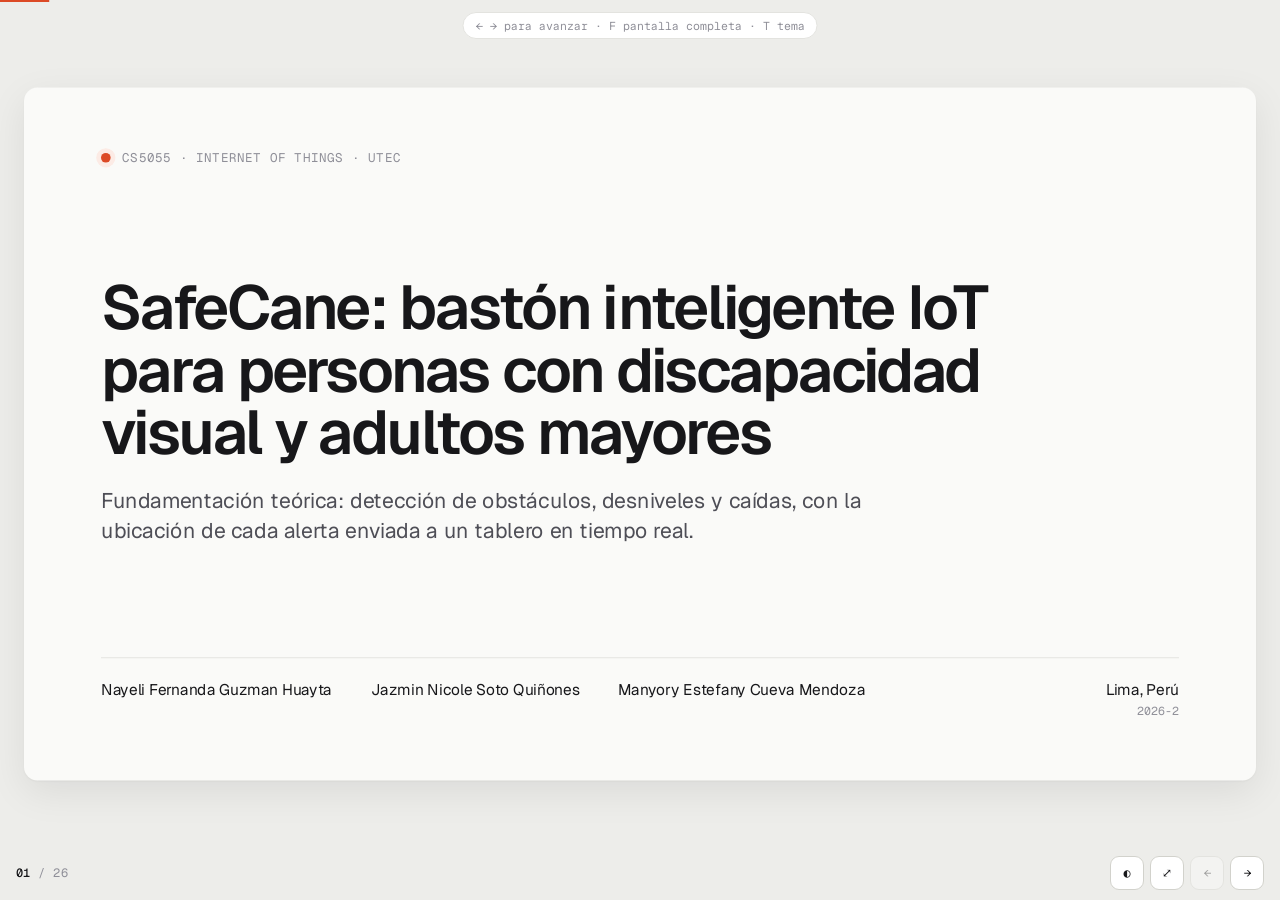
==== presentacion/fundamentacion_teorica.html @ f8a07eb2 "docs: presentación de fundamentación teórica en HTML Co-Authored-By: Claude Opus 5.5 <noreply@anthro" ====
<!doctype html>
<html lang="es">
<head>
<meta charset="utf-8">
<meta name="viewport" content="width=device-width, initial-scale=1">
<title>SafeCane · Fundamentación</title>
<link rel="preconnect" href="https://fonts.googleapis.com">
<link rel="preconnect" href="https://fonts.gstatic.com" crossorigin>
<link href="https://fonts.googleapis.com/css2?family=Geist:wght@400;500;600;700&family=Geist+Mono:wght@400;500&display=swap" rel="stylesheet">
<style>
:root {
  --outer: #EDEDEA;
  --bg: #FAFAF8;
  --surface: #FFFFFF;
  --sunken: #F3F3F0;
  --ink: #17171A;
  --ink-2: #4E4E56;
  --ink-3: #8F8F98;
  --line: #E3E3DF;
  --line-2: #D2D2CC;
  --accent: #DC4A26;
  --accent-ink: #B33A1B;
  --accent-soft: #FCEBE5;
  --blue: #2F5FD8;
  --blue-soft: #E8EEFC;
  --green: #1D8556;
  --green-soft: #E3F3EA;
  --amber: #B7791F;
  --amber-soft: #FBF1DF;

  --ease-out: cubic-bezier(0.23, 1, 0.32, 1);
  --ease-in-out: cubic-bezier(0.77, 0, 0.175, 1);
  --sans: "Geist", ui-sans-serif, system-ui, -apple-system, "Segoe UI", sans-serif;
  --mono: "Geist Mono", ui-monospace, "SF Mono", Menlo, monospace;
}
@media (prefers-color-scheme: dark) {
  :root:not([data-theme="light"]) {
    --outer: #070708;
    --bg: #111113;
    --surface: #18181B;
    --sunken: #1D1D21;
    --ink: #F2F2F3;
    --ink-2: #B0B0B8;
    --ink-3: #74747E;
    --line: #2A2A2F;
    --line-2: #3A3A40;
    --accent: #FF6B47;
    --accent-ink: #FF8A6B;
    --accent-soft: #2B1812;
    --blue: #7C9CFF;
    --blue-soft: #18203A;
    --green: #4CC38A;
    --green-soft: #12261C;
    --amber: #E9B252;
    --amber-soft: #2A2112;
  }
}
:root[data-theme="dark"] {
  --outer: #070708;
  --bg: #111113;
  --surface: #18181B;
  --sunken: #1D1D21;
  --ink: #F2F2F3;
  --ink-2: #B0B0B8;
  --ink-3: #74747E;
  --line: #2A2A2F;
  --line-2: #3A3A40;
  --accent: #FF6B47;
  --accent-ink: #FF8A6B;
  --accent-soft: #2B1812;
  --blue: #7C9CFF;
  --blue-soft: #18203A;
  --green: #4CC38A;
  --green-soft: #12261C;
  --amber: #E9B252;
  --amber-soft: #2A2112;
}

* { box-sizing: border-box; margin: 0; padding: 0; }
html, body { height: 100%; }
body {
  background: var(--outer);
  color: var(--ink);
  font-family: var(--sans);
  -webkit-font-smoothing: antialiased;
  overflow: hidden;
  font-feature-settings: "ss01", "tnum";
}

/* ---------- Escenario 1280×720 escalado ---------- */
#deck {
  position: absolute;
  left: 50%; top: 50%;
  width: 1280px; height: 720px;
  transform-origin: center;
  background: var(--bg);
  border-radius: 14px;
  box-shadow: 0 1px 2px rgba(0,0,0,.04), 0 12px 40px rgba(0,0,0,.08);
  overflow: hidden;
}
.slide {
  position: absolute; inset: 0;
  padding: 56px 80px 64px;
  display: flex; flex-direction: column;
  opacity: 0;
  visibility: hidden;
  transform: translateX(28px);
  transition:
    transform 340ms var(--ease-out),
    opacity 220ms ease,
    visibility 0s linear 340ms;
}
.slide.past { transform: translateX(-28px); }
.slide.active {
  opacity: 1;
  visibility: visible;
  transform: translateX(0);
  transition:
    transform 340ms var(--ease-out),
    opacity 260ms ease 40ms,
    visibility 0s;
}

/* Revelado escalonado al entrar */
.r {
  opacity: 0; transform: translateY(8px);
  transition: opacity 0s linear 340ms, transform 0s linear 340ms;
}
.slide.active .r {
  opacity: 1; transform: translateY(0);
  transition: opacity 360ms ease, transform 420ms var(--ease-out);
  transition-delay: calc(var(--i, 0) * 45ms + 90ms);
}

/* ---------- Tipografía ---------- */
.kicker {
  font-family: var(--mono);
  font-size: 13px; letter-spacing: .04em; text-transform: uppercase;
  color: var(--ink-3);
  display: flex; align-items: center; gap: 10px;
  margin-bottom: 18px;
}
.kicker b { color: var(--accent); font-weight: 500; }
.kicker::after { content: ""; flex: 1; height: 1px; background: var(--line); }
h1 { font-size: 64px; line-height: 1.02; letter-spacing: -0.035em; font-weight: 600; }
h2 { font-size: 40px; line-height: 1.08; letter-spacing: -0.028em; font-weight: 600; max-width: 980px; }
h3 { font-size: 19px; line-height: 1.25; letter-spacing: -0.01em; font-weight: 600; }
p, li { font-size: 18px; line-height: 1.5; color: var(--ink-2); }
.lead { font-size: 21px; line-height: 1.5; color: var(--ink-2); max-width: 900px; margin-top: 16px; }
.small { font-size: 14px; line-height: 1.45; }
.muted { color: var(--ink-3); }
.mono { font-family: var(--mono); }
.accent { color: var(--accent); }
em { font-style: normal; color: var(--ink); font-weight: 500; }
.cite { font-family: var(--mono); font-size: 12px; color: var(--ink-3); letter-spacing: .01em; }

.body { flex: 1; min-height: 0; margin-top: 28px; display: flex; flex-direction: column; }
.grid { display: grid; gap: 16px; }
.g2 { grid-template-columns: 1fr 1fr; }
.g3 { grid-template-columns: repeat(3, 1fr); }
.g4 { grid-template-columns: repeat(4, 1fr); }

.card {
  background: var(--surface);
  border: 1px solid var(--line);
  border-radius: 12px;
  padding: 20px 22px;
}
.card p { font-size: 16px; margin-top: 6px; }
.card .tag {
  display: inline-block; font-family: var(--mono); font-size: 11.5px; letter-spacing: .03em;
  padding: 3px 8px; border-radius: 999px; background: var(--sunken); color: var(--ink-2);
  margin-bottom: 12px;
}
.pill {
  display: inline-flex; align-items: center; gap: 6px;
  font-family: var(--mono); font-size: 12px; padding: 4px 9px; border-radius: 999px;
  background: var(--sunken); color: var(--ink-2); white-space: nowrap;
}
.pill.a { background: var(--accent-soft); color: var(--accent-ink); }
.pill.b { background: var(--blue-soft); color: var(--blue); }
.pill.g { background: var(--green-soft); color: var(--green); }
.pill.y { background: var(--amber-soft); color: var(--amber); }

.stat .big { font-size: 44px; font-weight: 600; letter-spacing: -0.03em; color: var(--ink); line-height: 1; }
.stat .big small { font-size: 22px; font-weight: 500; color: var(--ink-3); letter-spacing: -0.01em; }
.stat p { font-size: 15.5px; margin-top: 12px; }

.callout {
  border-left: 3px solid var(--accent);
  padding: 4px 0 4px 18px;
  font-size: 22px; line-height: 1.45; color: var(--ink); letter-spacing: -0.01em;
}

table { width: 100%; border-collapse: collapse; font-size: 15.5px; }
th, td { text-align: left; padding: 11px 10px; border-bottom: 1px solid var(--line); vertical-align: top; color: var(--ink-2); }
th { font-family: var(--mono); font-size: 11.5px; letter-spacing: .04em; text-transform: uppercase; color: var(--ink-3); font-weight: 500; }
td b { color: var(--ink); font-weight: 600; }
tr.us td { background: var(--accent-soft); color: var(--ink); border-bottom-color: transparent; }
tr.us td.yes { color: var(--accent-ink); font-weight: 500; }
.t-lg td { font-size: 18px; padding: 16px 10px; line-height: 1.45; }
tr.us td:first-child { border-radius: 8px 0 0 8px; }
tr.us td:last-child { border-radius: 0 8px 8px 0; }
.yes, .no { font-family: var(--mono); font-size: 13px; }
.yes { color: var(--green); }
.no { color: var(--ink-3); }

.formula {
  font-family: var(--mono); font-size: 22px; color: var(--ink);
  background: var(--sunken); border-radius: 10px; padding: 16px 20px; display: inline-block;
}
.formula sub, .formula sup { font-size: 13px; }

ol.steps { list-style: none; counter-reset: s; display: grid; gap: 10px; }
ol.steps li { counter-increment: s; display: grid; grid-template-columns: 34px 1fr; gap: 12px; font-size: 17px; }
ol.steps li::before {
  content: counter(s, decimal-leading-zero);
  font-family: var(--mono); font-size: 13px; color: var(--accent);
  padding-top: 4px;
}

/* ---------- SVG ---------- */
svg text { font-family: var(--sans); fill: var(--ink); }
svg .t2 { fill: var(--ink-2); }
svg .t3 { fill: var(--ink-3); }
svg .mono { font-family: var(--mono); }
svg .box { fill: var(--surface); stroke: var(--line-2); stroke-width: 1; }
svg .box-s { fill: var(--sunken); stroke: none; }
svg .box-a { fill: var(--accent-soft); stroke: var(--accent); stroke-width: 1.25; }
svg .box-b { fill: var(--blue-soft); stroke: var(--blue); stroke-width: 1; }
svg .box-g { fill: var(--green-soft); stroke: var(--green); stroke-width: 1; }
svg .wire { stroke: var(--ink-3); stroke-width: 1.25; fill: none; }
svg .wire-a { stroke: var(--accent); stroke-width: 1.5; fill: none; }
svg .grid-l { stroke: var(--line); stroke-width: 1; }
svg .dash { stroke-dasharray: 4 5; }
svg .ah { fill: var(--ink-3); }
svg .ah-a { fill: var(--accent); }
svg .ta { fill: var(--accent); }
svg .tb { fill: var(--blue); }
svg .tg { fill: var(--green); }

.trace {
  stroke: var(--accent); stroke-width: 2.25; fill: none;
  stroke-linejoin: round; stroke-linecap: round;
  stroke-dasharray: 1; stroke-dashoffset: 1;
}
.slide.active .trace { stroke-dashoffset: 0; transition: stroke-dashoffset 1400ms var(--ease-in-out) 350ms; }

/* ---------- Portada ---------- */
.cover { justify-content: space-between; padding: 64px 80px; }
.cover .brand { display: flex; align-items: center; gap: 12px; font-family: var(--mono); font-size: 13px; color: var(--ink-3); letter-spacing: .04em; text-transform: uppercase; }
.cover .dot { width: 10px; height: 10px; border-radius: 50%; background: var(--accent); box-shadow: 0 0 0 5px var(--accent-soft); }
.cover h1 { max-width: 1000px; }
.cover .sub { font-size: 22px; color: var(--ink-2); margin-top: 22px; max-width: 820px; line-height: 1.45; }
.cover .authors { display: flex; gap: 40px; border-top: 1px solid var(--line); padding-top: 22px; }
.cover .authors div { font-size: 16px; color: var(--ink); }
.cover .authors span { display: block; font-family: var(--mono); font-size: 12px; color: var(--ink-3); margin-top: 4px; letter-spacing: .02em; }

/* Agenda */
.agenda { display: grid; grid-template-columns: 1fr 1fr; gap: 0 56px; margin-top: 8px; }
.agenda a {
  display: grid; grid-template-columns: 56px 1fr auto; align-items: baseline;
  padding: 20px 0; border-bottom: 1px solid var(--line); text-decoration: none;
  color: var(--ink); font-size: 23px; letter-spacing: -0.015em; font-weight: 500;
  transition: color 160ms ease;
}
.agenda a .num { font-family: var(--mono); font-size: 14px; color: var(--accent); font-weight: 400; }
.agenda a .go { font-family: var(--mono); font-size: 13px; color: var(--ink-3); font-weight: 400; }
@media (hover: hover) and (pointer: fine) {
  .agenda a:hover { color: var(--accent); }
}

/* Zonas de vibración */
.zones { display: grid; grid-template-columns: 1fr 1fr 2fr 1.1fr; border-radius: 10px; overflow: hidden; border: 1px solid var(--line); }
.zone { padding: 14px 14px 12px; background: var(--surface); border-right: 1px solid var(--line); }
.zone:last-child { border-right: 0; background: var(--sunken); }
.zone .bar { height: 10px; border-radius: 3px; margin-bottom: 12px; }
.zone b { display: block; font-size: 15px; color: var(--ink); font-weight: 600; }
.zone span { font-family: var(--mono); font-size: 12px; color: var(--ink-3); }
.z1 .bar { background: var(--accent); }
.z2 .bar { background: repeating-linear-gradient(90deg, var(--accent) 0 8px, transparent 8px 14px); }
.z3 .bar { background: repeating-linear-gradient(90deg, var(--accent) 0 8px, transparent 8px 26px); opacity: .7; }
.z4 .bar { background: var(--line); }

/* Patrones de aviso */
.pattern { display: grid; grid-template-columns: 210px 1fr 150px; gap: 18px; align-items: center; padding: 13px 0; border-bottom: 1px solid var(--line); }
.pattern:last-child { border-bottom: 0; }
.pattern b { font-size: 16.5px; color: var(--ink); font-weight: 600; display: block; }
.pattern .who { font-size: 13.5px; color: var(--ink-3); }
.wave { height: 22px; border-radius: 4px; }
.w-cont { background: var(--accent); }
.w-fast { background: repeating-linear-gradient(90deg, var(--accent) 0 10px, transparent 10px 20px); }
.w-slow { background: repeating-linear-gradient(90deg, var(--accent) 0 30px, transparent 30px 60px); opacity: .75; }
.w-step { background: repeating-linear-gradient(90deg, var(--blue) 0 10px, transparent 10px 20px); }
.w-pre  { background: repeating-linear-gradient(90deg, var(--amber) 0 60px, transparent 60px 100px); }
.w-alert{ background: repeating-linear-gradient(90deg, var(--accent) 0 25px, transparent 25px 50px); }
.pattern .ms { font-family: var(--mono); font-size: 12.5px; color: var(--ink-2); text-align: right; }

/* Referencias */
.refs { columns: 2; column-gap: 48px; }
.refs p { font-size: 12.5px; line-height: 1.45; margin-bottom: 9px; break-inside: avoid; color: var(--ink-2); }
.refs p b { color: var(--ink); font-weight: 500; }

/* ---------- Controles ---------- */
.chrome {
  position: fixed; left: 0; right: 0; bottom: 0;
  display: flex; align-items: center; justify-content: space-between;
  padding: 10px 16px;
  pointer-events: none;
}
.chrome > * { pointer-events: auto; }
.counter { font-family: var(--mono); font-size: 12px; color: var(--ink-3); letter-spacing: .04em; }
.counter b { color: var(--ink); font-weight: 500; }
.btns { display: flex; gap: 6px; }
.btn {
  appearance: none; border: 1px solid var(--line-2); background: var(--surface); color: var(--ink);
  height: 34px; min-width: 34px; padding: 0 10px; border-radius: 9px;
  font-family: var(--mono); font-size: 12px; cursor: pointer;
  display: inline-flex; align-items: center; justify-content: center; gap: 6px;
  transition: transform 140ms var(--ease-out), background-color 160ms ease, border-color 160ms ease;
}
.btn:active { transform: scale(0.96); }
.btn:disabled { opacity: .35; cursor: default; }
.btn:disabled:active { transform: none; }
.btn:focus-visible { outline: 2px solid var(--accent); outline-offset: 2px; }
@media (hover: hover) and (pointer: fine) {
  .btn:not(:disabled):hover { background: var(--sunken); border-color: var(--ink-3); }
}
.progress {
  position: fixed; left: 0; top: 0; height: 2px; width: 100%;
  background: var(--accent); transform-origin: left; transform: scaleX(0);
  transition: transform 340ms var(--ease-out);
}
.hint {
  position: fixed; top: 12px; left: 50%; transform: translateX(-50%);
  font-family: var(--mono); font-size: 11.5px; color: var(--ink-3);
  background: var(--surface); border: 1px solid var(--line); border-radius: 999px; padding: 5px 12px;
  opacity: 1; transition: opacity 400ms ease;
}
.hint.gone { opacity: 0; }

@media (prefers-reduced-motion: reduce) {
  .slide, .slide.past { transform: none; }
  .slide, .slide.active { transition: opacity 200ms ease, visibility 0s linear 200ms; }
  .slide.active { transition: opacity 200ms ease, visibility 0s; }
  .r { transform: none; }
  .slide.active .r { transition: opacity 200ms ease; transition-delay: 0ms; }
  .trace { stroke-dashoffset: 0; }
  .slide.active .trace { transition: none; }
  .progress, .btn { transition: none; }
}

/* ---------- Impresión: una diapositiva por página ---------- */
@media print {
  @page { size: 1280px 720px; margin: 0; }
  body { overflow: visible; background: var(--bg); }
  #deck { position: static; transform: none !important; border-radius: 0; box-shadow: none; overflow: visible; width: auto; height: auto; }
  .slide { position: relative; width: 1280px; height: 720px; opacity: 1; visibility: visible; transform: none; break-after: page; }
  .r { opacity: 1; transform: none; }
  .trace { stroke-dashoffset: 0; }
  .chrome, .progress, .hint { display: none; }
}
</style>
</head>
<body>

<div class="progress" id="progress"></div>
<div class="hint" id="hint">← → para avanzar · F pantalla completa · T tema</div>

<main id="deck" aria-live="polite">

<!-- ============ 01 PORTADA ============ -->
<section class="slide cover" data-title="Portada">
  <div class="brand r"><span class="dot"></span>CS5055 · Internet of Things · UTEC</div>
  <div>
    <h1 class="r">SafeCane: bastón inteligente IoT para personas con discapacidad visual y adultos mayores</h1>
    <p class="sub r">Fundamentación teórica: detección de obstáculos, desniveles y caídas, con la ubicación de cada alerta enviada a un tablero en tiempo real.</p>
  </div>
  <div class="authors r">
    <div>Nayeli Fernanda Guzman Huayta</div>
    <div>Jazmin Nicole Soto Quiñones</div>
    <div>Manyory Estefany Cueva Mendoza</div>
    <div style="margin-left:auto;text-align:right">Lima, Perú<span>2026-2</span></div>
  </div>
</section>

<!-- ============ 02 AGENDA ============ -->
<section class="slide" data-title="Agenda">
  <div class="kicker r">Contenido</div>
  <h2 class="r">Seis partes, del problema a la solución</h2>
  <div class="body">
    <nav class="agenda">
      <a class="r" href="#3"><span class="num">01</span>Problemática y contexto<span class="go">03</span></a>
      <a class="r" href="#9"><span class="num">04</span>Estado del arte y antecedentes<span class="go">09</span></a>
      <a class="r" href="#5"><span class="num">02</span>Objetivos general y específicos<span class="go">05</span></a>
      <a class="r" href="#12"><span class="num">05</span>Fundamentos teóricos y tecnologías<span class="go">12</span></a>
      <a class="r" href="#7"><span class="num">03</span>Justificación de la solución<span class="go">07</span></a>
      <a class="r" href="#18"><span class="num">06</span>Desarrollo conceptual<span class="go">18</span></a>
    </nav>
  </div>
</section>

<!-- ============ 03 CONTEXTO ============ -->
<section class="slide" data-title="Contexto">
  <div class="kicker r"><b>01</b> Problemática y contexto</div>
  <h2 class="r">La discapacidad visual y las caídas afectan al mismo grupo de personas</h2>
  <div class="body">
    <div class="grid g4">
      <div class="card stat r">
        <div class="big">2 200<small> M</small></div>
        <p>personas en el mundo tienen algún deterioro de la visión cercana o lejana.</p>
        <p class="cite">OMS, 2026</p>
      </div>
      <div class="card stat r">
        <div class="big">1,55<small> M</small></div>
        <p>peruanos tienen dificultad para ver aun con anteojos: el 48,3 % de las personas con discapacidad del país.</p>
        <p class="cite">INEI, 2017</p>
      </div>
      <div class="card stat r">
        <div class="big">684 000</div>
        <p>muertes por caídas cada año. Es la segunda causa de muerte por lesiones no intencionales.</p>
        <p class="cite">OMS, 2021</p>
      </div>
      <div class="card stat r">
        <div class="big accent">+40<small> %</small></div>
        <p>de riesgo de caída en personas ciegas, y +16 % en personas con baja visión.</p>
        <p class="cite">Shri Harini et al., 2026</p>
      </div>
    </div>
    <div style="margin-top:auto" class="grid g2">
      <p class="r">La prevalencia de discapacidad crece con la edad y llega a su máximo después de los <em>60 años</em>. En ese grupo una caída tiene peores consecuencias.</p>
      <p class="r">Más del <em>80 %</em> de las muertes por caídas ocurre en países de ingresos bajos y medianos, como el Perú. Cada año, 37,3 millones de caídas requieren atención médica.</p>
    </div>
  </div>
</section>

<!-- ============ 04 LIMITACIONES BASTÓN ============ -->
<section class="slide" data-title="El problema">
  <div class="kicker r"><b>01</b> Problemática y contexto</div>
  <h2 class="r">El bastón blanco es barato y simple, pero solo informa de lo que toca su punta</h2>
  <div class="body">
    <div class="grid g3">
      <div class="card r">
        <svg width="44" height="44" viewBox="0 0 44 44" aria-hidden="true"><rect x="1" y="1" width="42" height="42" rx="10" class="box-s"/><path d="M14 31 L28 13" class="wire-a"/><circle cx="31" cy="31" r="4" class="ah-a"/><path d="M20 31h-6" class="wire"/></svg>
        <h3 style="margin-top:16px">No anticipa</h3>
        <p>Percibe lo que la punta toca. No avisa de obstáculos que se acercan ni de un escalón que baja hasta que la persona ya llegó a él.</p>
      </div>
      <div class="card r">
        <svg width="44" height="44" viewBox="0 0 44 44" aria-hidden="true"><rect x="1" y="1" width="42" height="42" rx="10" class="box-s"/><path d="M12 30 L32 30" class="wire"/><path d="M16 26 L30 14" class="wire-a"/><circle cx="16" cy="26" r="2.5" class="ah-a"/></svg>
        <h3 style="margin-top:16px">No avisa de una caída</h3>
        <p>Quien camina solo puede quedarse en el suelo horas sin que nadie lo sepa. Esa demora agrava la lesión.</p>
      </div>
      <div class="card r">
        <svg width="44" height="44" viewBox="0 0 44 44" aria-hidden="true"><rect x="1" y="1" width="42" height="42" rx="10" class="box-s"/><path d="M22 33 C14 24 14 20 14 18 a8 8 0 0 1 16 0 c0 2 0 6 -8 15z" class="wire-a"/><circle cx="22" cy="18" r="2.5" class="ah-a"/></svg>
        <h3 style="margin-top:16px">No localiza</h3>
        <p>Si la persona se desorienta o necesita ayuda, su familia o cuidador no sabe dónde está.</p>
      </div>
    </div>
    <div class="callout r" style="margin-top:auto">
      Las personas con discapacidad visual y los adultos mayores que se desplazan solos no tienen un dispositivo de bajo costo que <em>amplíe la detección de obstáculos y desniveles</em> y que, a la vez, <em>detecte una caída, registre dónde ocurrió y avise</em> a su entorno de apoyo.
    </div>
  </div>
</section>

<!-- ============ 05 OBJETIVO GENERAL ============ -->
<section class="slide" data-title="Objetivo general">
  <div class="kicker r"><b>02</b> Objetivos</div>
  <h2 class="r">Objetivo general</h2>
  <div class="body" style="justify-content:center">
    <p class="r" style="font-size:34px;line-height:1.35;color:var(--ink);letter-spacing:-0.02em;max-width:1060px">
      Desarrollar un bastón inteligente IoT basado en el ESP32 que detecte <span class="accent">obstáculos</span>, <span class="accent">desniveles</span> y <span class="accent">caídas</span> en personas con discapacidad visual y adultos mayores, registre su <span class="accent">ubicación</span> y notifique las alertas en tiempo real a un celular cercano y a un tablero web de monitoreo.
    </p>
    <div class="r" style="display:flex;gap:8px;margin-top:36px;flex-wrap:wrap">
      <span class="pill a">Percepción local</span>
      <span class="pill b">BLE · celular</span>
      <span class="pill b">Wi-Fi · MQTT · tablero</span>
      <span class="pill g">Alerta local sin red</span>
      <span class="pill">Batería 18650</span>
    </div>
  </div>
</section>

<!-- ============ 06 OBJETIVOS ESPECÍFICOS ============ -->
<section class="slide" data-title="Objetivos específicos">
  <div class="kicker r"><b>02</b> Objetivos</div>
  <h2 class="r">Objetivos específicos, cada uno con una meta medible</h2>
  <div class="body">
    <table class="t-lg">
      <thead class="r"><tr><th style="width:44px">#</th><th>Objetivo</th><th style="width:260px">Meta</th></tr></thead>
      <tbody>
        <tr class="r"><td class="mono accent">01</td><td>Detectar obstáculos frontales con el sensor ultrasónico HC-SR04 y avisar con una vibración progresiva según la distancia.</td><td><b>Hasta 2 m</b>, error &lt; 3 cm</td></tr>
        <tr class="r"><td class="mono accent">02</td><td>Detectar escalones que bajan, bordillos y huecos con el sensor infrarrojo FC-51 en la punta, con un aviso propio que solo se active con el bastón en ángulo de uso.</td><td><b>≥ 90 %</b> de escalones y bordillos</td></tr>
        <tr class="r"><td class="mono accent">03</td><td>Diseñar y calibrar un algoritmo de detección de caídas por umbrales de aceleración e inclinación con el MPU6050, con confirmación y cancelación manual.</td><td>Sensibilidad <b>≥ 90 %</b></td></tr>
        <tr class="r"><td class="mono accent">04</td><td>Georreferenciar cada alerta con el GPS NEO-6M y transmitirla por BLE a un celular y por MQTT a un tablero web.</td><td>Latencia <b>&lt; 5 s</b></td></tr>
        <tr class="r"><td class="mono accent">05</td><td>Validar el prototipo en un entorno controlado, con batería recargable, midiendo exactitud, falsas alarmas, precisión de ubicación y autonomía.</td><td>Autonomía <b>≈ 1 jornada</b></td></tr>
      </tbody>
    </table>
  </div>
</section>

<!-- ============ 07 JUSTIFICACIÓN ============ -->
<section class="slide" data-title="Justificación">
  <div class="kicker r"><b>03</b> Justificación</div>
  <h2 class="r">Por qué esta solución y no otra</h2>
  <div class="body">
    <div class="grid g3" style="grid-template-rows:1fr 1fr;flex:1">
      <div class="card r">
        <span class="tag">Social</span>
        <h3>Un grupo grande y desatendido</h3>
        <p>Más de 1,5 millones de peruanos con dificultad visual. Acortar el tiempo entre la caída y la llegada de ayuda es lo que justifica el trabajo.</p>
      </div>
      <div class="card r">
        <span class="tag">Integración</span>
        <h3>Cuatro funciones en un dispositivo</h3>
        <p>Ningún trabajo revisado reúne obstáculos, desniveles, caídas y ubicación en un solo bastón de bajo costo.</p>
      </div>
      <div class="card r">
        <span class="tag">Costo</span>
        <h3>Un solo chip con Wi-Fi y BLE</h3>
        <p>El ESP32 reemplaza la pareja Arduino + NodeMCU: menos costo, menos consumo y menos puntos de falla.</p>
      </div>
      <div class="card r">
        <span class="tag">Canal de aviso</span>
        <h3>Vibración antes que sonido</h3>
        <p>El audio enmascara los sonidos del entorno, de los que una persona ciega depende para orientarse. El buzzer queda para desniveles y caídas.</p>
      </div>
      <div class="card r">
        <span class="tag">Robustez</span>
        <h3>La alerta local no depende de la red</h3>
        <p>Sensores y comunicación corren en núcleos distintos. Sin Wi-Fi, el bastón sigue vibrando y sonando.</p>
      </div>
      <div class="card r">
        <span class="tag">Falsas alarmas</span>
        <h3>10 s para cancelar</h3>
        <p>Umbrales simples y explicables, con una ventana de confirmación interactiva antes de enviar la alerta.</p>
      </div>
    </div>
  </div>
</section>

<!-- ============ 08 JUSTIFICACIÓN: DESNIVEL ============ -->
<section class="slide" data-title="Justificación del sensor IR">
  <div class="kicker r"><b>03</b> Justificación</div>
  <h2 class="r">Dos sensores que se complementan: uno mira al frente y el otro al piso</h2>
  <div class="body">
    <div class="grid g2" style="gap:40px;align-items:center;flex:1">
      <svg class="r" viewBox="0 0 560 360" width="100%" role="img" aria-label="Bastón con el HC-SR04 mirando al frente y el FC-51 mirando al piso en el borde de un escalón">
        <defs>
          <marker id="ma" viewBox="0 0 10 10" refX="8" refY="5" markerWidth="7" markerHeight="7" orient="auto"><path d="M0 0 L10 5 L0 10z" class="ah-a"/></marker>
          <marker id="mb" viewBox="0 0 10 10" refX="8" refY="5" markerWidth="7" markerHeight="7" orient="auto"><path d="M0 0 L10 5 L0 10z" style="fill:var(--blue)"/></marker>
        </defs>
        <!-- piso y escalón -->
        <path d="M0 250 H330 V330 H560" class="wire" style="stroke:var(--ink-2);stroke-width:2"/>
        <path d="M0 250 H330 V330 H560 V360 H0z" style="fill:var(--sunken)"/>
        <!-- obstáculo -->
        <rect x="520" y="170" width="36" height="160" rx="4" class="box"/>
        <text x="556" y="160" text-anchor="end" class="t3 mono" font-size="11">obstáculo</text>
        <!-- bastón -->
        <path d="M150 40 L318 244" style="stroke:var(--ink);stroke-width:5;stroke-linecap:round"/>
        <rect x="132" y="24" width="40" height="28" rx="6" transform="rotate(50 152 38)" class="box"/>
        <!-- HC-SR04 -->
        <rect x="184" y="78" width="30" height="16" rx="3" class="box-a" transform="rotate(50 199 86)"/>
        <path d="M212 92 L512 222" class="wire-a dash" marker-end="url(#ma)"/>
        <path d="M212 92 L512 172" class="wire-a dash" style="opacity:.35"/>
        <path d="M212 92 L512 272" class="wire-a dash" style="opacity:.35"/>
        <text x="300" y="118" class="ta mono" font-size="12">HC-SR04 · ultrasonido · 2 cm–2 m</text>
        <!-- FC-51 -->
        <rect x="290" y="205" width="22" height="14" rx="3" class="box-b" transform="rotate(50 301 212)"/>
        <path d="M308 222 L340 278" style="stroke:var(--blue);stroke-width:1.5" class="dash" marker-end="url(#mb)"/>
        <text x="350" y="282" class="tb mono" font-size="12">FC-51 · infrarrojo</text>
        <text x="350" y="300" class="t2" font-size="12.5">sin piso → aviso de desnivel</text>
        <!-- ángulo -->
        <path d="M318 244 V150" style="stroke:var(--ink-3)" class="dash"/>
        <text x="150" y="196" class="t3 mono" font-size="11">ángulo de uso</text>
        <text x="150" y="212" class="t3 mono" font-size="11">20°–75°</text>
      </svg>
      <div>
        <div class="r" style="margin-bottom:22px">
          <span class="pill a">HC-SR04</span>
          <h3 style="margin-top:10px">Lo que está delante</h3>
          <p>Un cono de unos 15° que mide la distancia a paredes, postes o personas hasta 2 m, antes de que la punta los toque.</p>
        </div>
        <div class="r" style="margin-bottom:22px">
          <span class="pill b">FC-51</span>
          <h3 style="margin-top:10px">Lo que falta debajo</h3>
          <p>El ultrasonido apunta al frente y no ve un escalón que baja, un bordillo o un hueco. El FC-51, cerca de la punta y mirando al piso, detecta cuando el piso «desaparece».</p>
        </div>
        <div class="r">
          <span class="pill">Costo</span>
          <h3 style="margin-top:10px">Módulo simple y barato</h3>
          <p>Salida digital de 3 pines, sin librerías, legible cada 10 ms. Se calibra con un potenciómetro.</p>
        </div>
      </div>
    </div>
  </div>
</section>

<!-- ============ 09 ESTADO DEL ARTE ============ -->
<section class="slide" data-title="Estado del arte">
  <div class="kicker r"><b>04</b> Estado del arte y antecedentes</div>
  <h2 class="r">Seis trabajos en tres líneas: bastones conectados, caídas con IMU y GPS, y monitoreo de adultos mayores</h2>
  <div class="body">
    <div class="grid g3" style="flex:1">
      <div class="card r">
        <span class="tag">Paredes Orozco y Domínguez-Morales · 2024</span>
        <h3>Bastón con app, caídas y GPS</h3>
        <p>Detecta obstáculos en suelo y torso. Exactitud ≈ 98 % y autonomía ≈ 50 h. Confirma que obstáculos, caídas y GPS caben en un bastón.</p>
      </div>
      <div class="card r">
        <span class="tag">Tsantikidou et al. · 2025</span>
        <h3>Bastón AAL con seguridad</h3>
        <p>Ultrasonidos a suelo y cabeza, escaleras por visión, LoRa cifrado. +7,4 % de exactitud en obstáculos y −35,6 % de área en seguridad.</p>
      </div>
      <div class="card r">
        <span class="tag">Fitriandini et al. · 2025</span>
        <h3>Caídas con MPU6050 + NEO-6M</h3>
        <p>El antecedente más cercano. Error de ubicación de 4,63 m y latencia de notificación de 4,71 s: nuestras cifras de referencia.</p>
      </div>
      <div class="card r">
        <span class="tag">Abuelmakarem et al. · 2024</span>
        <h3>Cinco ultrasonidos a 180°</h3>
        <p>Escaleras, agua, llama y LED con LDR. Arduino Uno + NodeMCU y Blynk. El ultrasonido varía según el material del obstáculo.</p>
      </div>
      <div class="card r">
        <span class="tag">Putera et al. · 2025</span>
        <h3>ESP32 con sensores de salud</h3>
        <p>Pulso, SpO₂, temperatura y GPS de 3–5 m sobre Blynk. Muestra que el ESP32 basta y que los biosensores exigen validación médica.</p>
      </div>
      <div class="card r">
        <span class="tag">Shri Harini et al. · 2026</span>
        <h3>Caídas con red neuronal MLP</h3>
        <p>MPU6050 y un perceptrón multicapa para clasificar movimientos y caídas. Es el siguiente paso cuando el sistema por umbrales funcione.</p>
      </div>
    </div>
  </div>
</section>

<!-- ============ 10 COMPARATIVA ============ -->
<section class="slide" data-title="Síntesis comparativa">
  <div class="kicker r"><b>04</b> Estado del arte y antecedentes</div>
  <h2 class="r">Ninguno reúne las cuatro funciones en un solo dispositivo</h2>
  <div class="body">
    <table>
      <thead class="r"><tr><th>Estudio</th><th>Sensores principales</th><th>Controlador</th><th>Comunicación</th><th>Obstác.</th><th>Desnivel</th><th>Caídas</th><th>GPS</th></tr></thead>
      <tbody>
        <tr class="r"><td><b>Paredes Orozco y D.-M.</b></td><td>Obstáculos, IMU, GPS</td><td>No especificado</td><td>App (BLE)</td><td class="yes">Sí</td><td class="no">No</td><td class="yes">Sí</td><td class="yes">Sí</td></tr>
        <tr class="r"><td><b>Tsantikidou et al.</b></td><td>Ultrasonidos, cámara, SOS</td><td>Arduino Nano + RPi Zero</td><td>LoRa cifrado</td><td class="yes">Sí</td><td class="yes">Sí</td><td class="no">No</td><td class="no">No</td></tr>
        <tr class="r"><td><b>Fitriandini et al.</b></td><td>MPU6050, NEO-6M, buzzer</td><td>Tipo Arduino</td><td>Wi-Fi, app Android</td><td class="no">No</td><td class="no">No</td><td class="yes">Sí</td><td class="yes">Sí</td></tr>
        <tr class="r"><td><b>Abuelmakarem et al.</b></td><td>5 ultrasonidos, agua, llama, LDR</td><td>Arduino Uno + NodeMCU</td><td>Wi-Fi, Blynk</td><td class="yes">Sí</td><td class="yes">Sí</td><td class="no">No</td><td class="yes">Sí</td></tr>
        <tr class="r"><td><b>Putera et al.</b></td><td>MAX30102, MLX90614, GPS, cámara</td><td>ESP32</td><td>Wi-Fi, Blynk</td><td class="no">—</td><td class="no">No</td><td class="no">No</td><td class="yes">Sí</td></tr>
        <tr class="r"><td><b>Shri Harini et al.</b></td><td>MPU6050, obstáculos</td><td>Embebido de bajo consumo</td><td>Nube, SMTP</td><td class="yes">Sí</td><td class="no">No</td><td class="yes">Sí (MLP)</td><td class="no">—</td></tr>
        <tr class="r us"><td><b>SafeCane</b></td><td>HC-SR04, MPU6050, FC-51, NEO-6M, LDR</td><td>ESP32</td><td>BLE + Wi-Fi/MQTT</td><td class="yes">Sí</td><td class="yes">Sí</td><td class="yes">Sí</td><td class="yes">Sí</td></tr>
      </tbody>
    </table>
    <p class="r small muted" style="margin-top:auto">El riesgo técnico es moderado: la pareja MPU6050 + NEO-6M ya tiene validación experimental (Fitriandini et al.) y el ESP32 se usa con éxito en un bastón comparable (Putera et al.).</p>
  </div>
</section>

<!-- ============ 11 QUÉ TOMAMOS ============ -->
<section class="slide" data-title="Lo que tomamos">
  <div class="kicker r"><b>04</b> Estado del arte y antecedentes</div>
  <h2 class="r">Lo que cada antecedente aporta al diseño</h2>
  <div class="body">
    <table>
      <thead class="r"><tr><th style="width:280px">Fuente</th><th>Decisión de diseño</th></tr></thead>
      <tbody>
        <tr class="r"><td><b>Dakopoulos y Bourbakis</b></td><td>La vibración es el canal principal: el audio satura el oído y tapa el entorno.</td></tr>
        <tr class="r"><td><b>Tsantikidou et al.</b></td><td>Los datos de ubicación y salud requieren protección: tópico único y opción de broker con autenticación.</td></tr>
        <tr class="r"><td><b>Fitriandini et al.</b></td><td>MPU6050 + NEO-6M + buzzer como base, y sus cifras (4,63 m y 4,71 s) como referencia de las pruebas.</td></tr>
        <tr class="r"><td><b>Abuelmakarem et al.</b></td><td>LED con LDR para ser visible de noche; un solo ESP32 en vez de dos microcontroladores.</td></tr>
        <tr class="r"><td><b>Bourke et al.</b></td><td>Combinar un umbral inferior (caída libre) con uno superior (impacto) mejora la especificidad.</td></tr>
        <tr class="r"><td><b>Geng · Appiah et al.</b></td><td>Confirmación interactiva antes de la alerta para reducir falsas alarmas en un bastón, que golpea el piso decenas de veces por minuto.</td></tr>
        <tr class="r"><td><b>Shri Harini et al.</b></td><td>Umbrales primero; los datos registrados en las pruebas quedan listos para entrenar un clasificador después.</td></tr>
      </tbody>
    </table>
  </div>
</section>

<!-- ============ 12 IoT + AAL ============ -->
<section class="slide" data-title="IoT y AAL">
  <div class="kicker r"><b>05</b> Fundamentos teóricos</div>
  <h2 class="r">Internet de las Cosas y Ambient Assisted Living</h2>
  <p class="lead r">Atzori et al. describen el IoT como objetos con sensores, conectados por protocolos estándar, cuyos datos se interpretan como servicios. El AAL aplica esa idea al cuidado: no reemplaza al cuidador, acorta el tiempo entre un evento y la respuesta humana.</p>
  <div class="body">
    <div class="grid g3" style="flex:1">
      <div class="card r">
        <span class="pill a">Capa 1</span>
        <h3 style="margin-top:14px">Percepción</h3>
        <p>El bastón: sensores de distancia, movimiento, piso, ubicación y luz, y actuadores de vibración, sonido y luz.</p>
        <p class="mono small muted" style="margin-top:14px">HC-SR04 · MPU6050 · FC-51 · NEO-6M · LDR</p>
      </div>
      <div class="card r">
        <span class="pill b">Capa 2</span>
        <h3 style="margin-top:14px">Red</h3>
        <p>Bluetooth de baja energía al celular cercano; Wi-Fi hacia un broker MQTT.</p>
        <p class="mono small muted" style="margin-top:14px">BLE · Wi-Fi 2,4 GHz · MQTT</p>
      </div>
      <div class="card r">
        <span class="pill g">Capa 3</span>
        <h3 style="margin-top:14px">Aplicación</h3>
        <p>Tablero web con estado, alertas, mapa y mensajes; notificación en el celular.</p>
        <p class="mono small muted" style="margin-top:14px">Tablero web · celular</p>
      </div>
    </div>
  </div>
</section>

<!-- ============ 13 ULTRASONIDO ============ -->
<section class="slide" data-title="Ultrasonido">
  <div class="kicker r"><b>05</b> Fundamentos teóricos</div>
  <h2 class="r">Medición de distancia por tiempo de vuelo</h2>
  <div class="body">
    <div class="grid g2" style="gap:48px">
      <div>
        <p class="r">El HC-SR04 emite un tren de pulsos a <em>40 kHz</em> y mide el tiempo <em>t</em> hasta recibir el eco. Con la velocidad del sonido en el aire (≈ 343 m/s a 20 °C):</p>
        <div class="formula r" style="margin:20px 0">d = v · t / 2</div>
        <p class="r">El factor 2 compensa la ida y la vuelta. Sin eco en 25 ms (≈ 4 m) el firmware devuelve −1 y no vibra.</p>
      </div>
      <div>
        <ol class="steps">
          <li class="r">Cono de unos 15°: define la zona frontal cubierta.</li>
          <li class="r">Superficies duras y planas reflejan bien; tela, vidrio o superficies inclinadas absorben o desvían la onda.</li>
          <li class="r">El Echo sale a 5 V: un divisor 1 kΩ / 2 kΩ lo baja a 3,3 V para el ESP32.</li>
          <li class="r">Se mide cada 100 ms, porque la lectura bloquea hasta 25 ms.</li>
        </ol>
      </div>
    </div>
    <div style="margin-top:auto">
      <p class="r mono small muted" style="margin-bottom:10px">Vibración según la distancia</p>
      <div class="zones r">
        <div class="zone z1"><div class="bar"></div><b>Continua</b><span>&lt; 50 cm</span></div>
        <div class="zone z2"><div class="bar"></div><b>Pulsos rápidos</b><span>50–100 cm</span></div>
        <div class="zone z3"><div class="bar"></div><b>Pulsos lentos</b><span>100–200 cm</span></div>
        <div class="zone z4"><div class="bar"></div><b>Sin aviso</b><span>&gt; 2 m</span></div>
      </div>
    </div>
  </div>
</section>

<!-- ============ 14 IMU / CAÍDAS ============ -->
<section class="slide" data-title="Detección de caídas">
  <div class="kicker r"><b>05</b> Fundamentos teóricos</div>
  <h2 class="r">Detección de caídas con una unidad de medición inercial</h2>
  <div class="body">
    <div class="grid" style="grid-template-columns:380px 1fr;gap:40px;flex:1">
      <div>
        <p class="r">El MPU6050 mide la aceleración en tres ejes. Su magnitud es la <em>Signal Vector Magnitude</em>:</p>
        <div class="formula r" style="margin:16px 0 20px">SVM = √(a<sub>x</sub>² + a<sub>y</sub>² + a<sub>z</sub>²)</div>
        <p class="r">En reposo vale ≈ 1 g. Una caída sigue tres fases, y el firmware exige las tres en orden:</p>
        <ol class="steps" style="margin-top:14px">
          <li class="r"><span><em>Caída libre:</em> SVM &lt; 0,5 g</span></li>
          <li class="r"><span><em>Impacto:</em> SVM &gt; 2,5 g en el segundo siguiente</span></li>
          <li class="r"><span><em>Inclinación:</em> &gt; 60° durante 2 s, medida 0,5 s después del impacto</span></li>
        </ol>
        <p class="r small muted" style="margin-top:16px">Escala de ±8 g a 50 Hz: en ±2 g el impacto se satura.</p>
      </div>
      <svg class="r" viewBox="0 0 640 330" width="100%" role="img" aria-label="Señal SVM durante una caída: caída libre bajo 0,5 g, impacto sobre 2,5 g y luego inclinación sostenida">
        <!-- bandas -->
        <rect x="171" y="30" width="50" height="250" style="fill:var(--blue-soft)"/>
        <rect x="306" y="30" width="285" height="250" style="fill:var(--amber-soft)"/>
        <!-- rejilla -->
        <line x1="50" y1="280" x2="620" y2="280" class="grid-l"/>
        <line x1="50" y1="217.5" x2="620" y2="217.5" class="grid-l"/>
        <line x1="50" y1="155" x2="620" y2="155" class="grid-l"/>
        <line x1="50" y1="92.5" x2="620" y2="92.5" class="grid-l"/>
        <line x1="50" y1="30" x2="620" y2="30" class="grid-l"/>
        <text x="40" y="284" text-anchor="end" class="t3 mono" font-size="11">0</text>
        <text x="40" y="221" text-anchor="end" class="t3 mono" font-size="11">1 g</text>
        <text x="40" y="159" text-anchor="end" class="t3 mono" font-size="11">2 g</text>
        <text x="40" y="96" text-anchor="end" class="t3 mono" font-size="11">3 g</text>
        <text x="40" y="34" text-anchor="end" class="t3 mono" font-size="11">4 g</text>
        <!-- umbrales -->
        <line x1="50" y1="248.75" x2="620" y2="248.75" style="stroke:var(--blue)" class="dash"/>
        <line x1="50" y1="123.75" x2="620" y2="123.75" style="stroke:var(--accent)" class="dash"/>
        <text x="616" y="243" text-anchor="end" class="tb mono" font-size="11">0,5 g</text>
        <text x="616" y="118" text-anchor="end" class="ta mono" font-size="11">2,5 g</text>
        <!-- señal -->
        <path class="trace" pathLength="1" d="M50 217.5 L92.75 214.4 L121.25 218.75 L149.75 216.25 L171.1 236.25 L185.4 258.1 L206.75 261.25 L221 248.75 L235.25 67.5 L246.65 180 L256.6 148.75 L270.9 230 L285.1 198.75 L306.5 220.6 L335 215.6 L392 218.1 L477.5 216.9 L620 217.5"/>
        <!-- etiquetas de fase -->
        <text x="196" y="300" text-anchor="middle" class="tb" font-size="12" font-weight="600">1 · caída libre</text>
        <text x="235" y="58" text-anchor="middle" class="ta" font-size="12" font-weight="600">2 · impacto</text>
        <text x="448" y="300" text-anchor="middle" style="fill:var(--amber)" font-size="12" font-weight="600">3 · inclinación &gt; 60° durante 2 s</text>
        <text x="620" y="322" text-anchor="end" class="t3 mono" font-size="11">tiempo →</text>
      </svg>
    </div>
  </div>
</section>

<!-- ============ 15 INFRARROJO ============ -->
<section class="slide" data-title="Reflexión infrarroja">
  <div class="kicker r"><b>05</b> Fundamentos teóricos</div>
  <h2 class="r">Detección de desniveles por reflexión infrarroja</h2>
  <div class="body">
    <div class="grid g2" style="gap:48px;flex:1">
      <div>
        <p class="r">El FC-51 emite luz infrarroja con un LED y mide <em>cuánta luz vuelve</em> al receptor. Un comparador LM393, ajustado con un potenciómetro, convierte esa intensidad en una salida digital:</p>
        <div class="grid g2 r" style="margin:20px 0;gap:12px">
          <div class="card" style="padding:16px 18px"><span class="pill g">OUT = LOW</span><p>Hay superficie: ve el piso.</p></div>
          <div class="card" style="padding:16px 18px"><span class="pill a">OUT = HIGH</span><p>No vuelve luz: el piso «desapareció».</p></div>
        </div>
        <p class="r">Mide reflexión, no distancia. A 3,3 V ve el piso a <em>2–8 cm</em> según el color: los pisos claros reflejan mejor que los oscuros, y el sol directo puede cegar al receptor.</p>
      </div>
      <div>
        <p class="r mono small muted" style="margin-bottom:12px">Condiciones del aviso de desnivel</p>
        <ol class="steps">
          <li class="r"><span>No ve el piso durante <em>200 ms</em> seguidos.</span></li>
          <li class="r"><span>El bastón está en <em>ángulo de uso</em>: entre 20° y 75° respecto de la vertical, según el MPU6050.</span></li>
          <li class="r"><span>El estado es NORMAL.</span></li>
          <li class="r"><span>El aviso dura como máximo <em>1,5 s</em>: no suena al levantar el bastón para subir a un bus o sentarse.</span></li>
        </ol>
        <div class="card r" style="margin-top:22px;padding:16px 18px">
          <h3 style="font-size:16px">Montaje</h3>
          <p class="small">A 4–6 cm de la punta, con las lentes a 2–4 cm del piso e inclinadas 20–30° hacia adelante. Alimentado a 3,3 V para que su salida nunca supere el nivel del GPIO.</p>
        </div>
      </div>
    </div>
  </div>
</section>

<!-- ============ 16 GPS + COMUNICACIÓN ============ -->
<section class="slide" data-title="Ubicación y comunicación">
  <div class="kicker r"><b>05</b> Fundamentos teóricos</div>
  <h2 class="r">Posicionamiento satelital y comunicación inalámbrica</h2>
  <div class="body">
    <div class="grid g3" style="flex:1">
      <div class="card r">
        <span class="tag">GPS · NEO-6M</span>
        <h3>Latitud y longitud</h3>
        <p>Calcula su posición con al menos 4 satélites y la entrega por puerto serie en sentencias NMEA (<span class="mono">$GPGGA</span>, <span class="mono">$GPRMC</span>).</p>
        <p class="mono small muted" style="margin-top:14px">2,5 m CEP · arranque en frío ≈ 27 s · 9600 bps</p>
      </div>
      <div class="card r">
        <span class="tag">MQTT · publicación/suscripción</span>
        <h3>Un broker en medio</h3>
        <p>El bastón publica mensajes en <em>tópicos</em>; el tablero se suscribe a ellos. Es ligero en ancho de banda y energía, adecuado para dispositivos con batería.</p>
        <p class="mono small muted" style="margin-top:14px">ESP32 → broker (1883) → tablero (WebSocket)</p>
      </div>
      <div class="card r">
        <span class="tag">BLE · Bluetooth de baja energía</span>
        <h3>El celular cercano</h3>
        <p>Conecta el bastón con el teléfono del usuario o del cuidador a corta distancia (≈ 10 m) y con bajo consumo. Notifica el estado y las alertas.</p>
        <p class="mono small muted" style="margin-top:14px">Servicio UART · notificaciones JSON</p>
      </div>
    </div>
  </div>
</section>

<!-- ============ 17 COMPONENTES ============ -->
<section class="slide" data-title="Tecnologías">
  <div class="kicker r"><b>05</b> Tecnologías utilizadas</div>
  <h2 class="r">Componentes del prototipo</h2>
  <div class="body">
    <table>
      <thead class="r"><tr><th style="width:220px">Componente</th><th>Especificación</th><th style="width:300px">Función</th></tr></thead>
      <tbody>
        <tr class="r"><td><b>ESP32-WROOM-32</b></td><td>Xtensa LX6 doble núcleo a 240 MHz, 520 KB SRAM, Wi-Fi + BLE, ADC 12 bits</td><td>Procesamiento, alertas y red</td></tr>
        <tr class="r"><td><b>HC-SR04</b></td><td>5 V, 40 kHz, 2–400 cm, precisión ≈ 3 mm, cono ≈ 15°</td><td>Obstáculos frontales</td></tr>
        <tr class="r"><td><b>MPU6050</b></td><td>Acelerómetro ±2/4/8/16 g y giroscopio, I2C, 16 bits</td><td>Caídas, inclinación y movimiento</td></tr>
        <tr class="r"><td><b>FC-51</b></td><td>Emisor y receptor IR, comparador LM393, salida digital</td><td>Escalones, bordillos y huecos</td></tr>
        <tr class="r"><td><b>GPS NEO-6M</b></td><td>2,5 m CEP, UART 9600 bps, antena cerámica</td><td>Ubicación de la alerta</td></tr>
        <tr class="r"><td><b>Motor vibrador · buzzer · LED</b></td><td>Módulo 5 V por PWM · buzzer activo 85 dB · LED blanco con LDR GL5528</td><td>Avisos háptico, sonoro y visibilidad</td></tr>
        <tr class="r"><td><b>18650 · TP4056 · MT3608</b></td><td>3000 mAh · cargador con protección · elevador a 5,0 V</td><td>Energía autónoma y recargable</td></tr>
      </tbody>
    </table>
    <p class="r small muted" style="margin-top:auto">Firmware en Arduino IDE (core ESP32 3.x) con TinyGPSPlus, PubSubClient, ArduinoJson y NimBLE. Tablero web en HTML y JavaScript con MQTT sobre WebSocket y un mapa.</p>
  </div>
</section>

<!-- ============ 18 ARQUITECTURA ============ -->
<section class="slide" data-title="Arquitectura">
  <div class="kicker r"><b>06</b> Desarrollo conceptual</div>
  <h2 class="r">Arquitectura: cinco bloques alrededor del ESP32</h2>
  <div class="body" style="margin-top:18px">
    <svg class="r" viewBox="0 0 1120 520" width="100%" style="flex:1" role="img" aria-label="Diagrama de bloques: siete entradas al ESP32, tres actuadores, comunicación BLE y MQTT, y alimentación por batería">
      <defs>
        <marker id="ar" viewBox="0 0 10 10" refX="9" refY="5" markerWidth="6" markerHeight="6" orient="auto"><path d="M0 0 L10 5 L0 10z" class="ah"/></marker>
        <marker id="ara" viewBox="0 0 10 10" refX="9" refY="5" markerWidth="6" markerHeight="6" orient="auto"><path d="M0 0 L10 5 L0 10z" class="ah-a"/></marker>
      </defs>
      <text x="0" y="12" class="t3 mono" font-size="11" letter-spacing=".05em">ENTRADAS</text>
      <text x="830" y="12" class="t3 mono" font-size="11" letter-spacing=".05em">SALIDAS</text>
      <text x="830" y="232" class="t3 mono" font-size="11" letter-spacing=".05em">COMUNICACIÓN</text>

      <!-- Entradas -->
      <g font-size="14">
        <rect x="0" y="24" width="250" height="50" rx="9" class="box"/><text x="16" y="45" font-weight="600">HC-SR04</text><text x="16" y="63" class="t3 mono" font-size="11">obstáculos · GPIO 5/18</text>
        <rect x="0" y="86" width="250" height="50" rx="9" class="box"/><text x="16" y="107" font-weight="600">MPU6050</text><text x="16" y="125" class="t3 mono" font-size="11">caídas e inclinación · I2C</text>
        <rect x="0" y="148" width="250" height="50" rx="9" class="box-b"/><text x="16" y="169" font-weight="600">FC-51</text><text x="16" y="187" class="t3 mono" font-size="11">desnivel · GPIO 34</text>
        <rect x="0" y="210" width="250" height="50" rx="9" class="box"/><text x="16" y="231" font-weight="600">GPS NEO-6M</text><text x="16" y="249" class="t3 mono" font-size="11">ubicación · UART2</text>
        <rect x="0" y="272" width="250" height="50" rx="9" class="box"/><text x="16" y="293" font-weight="600">LDR</text><text x="16" y="311" class="t3 mono" font-size="11">luz ambiente · ADC1</text>
        <rect x="0" y="334" width="250" height="50" rx="9" class="box"/><text x="16" y="355" font-weight="600">Pulsador</text><text x="16" y="373" class="t3 mono" font-size="11">cancelar alerta · GPIO 27</text>
        <rect x="0" y="396" width="250" height="50" rx="9" class="box"/><text x="16" y="417" font-weight="600">Batería</text><text x="16" y="435" class="t3 mono" font-size="11">divisor 100k/100k · GPIO 36</text>
      </g>
      <g class="wire" marker-end="url(#ar)">
        <path d="M250 49 H356" marker-end="url(#ar)"/>
        <path d="M250 111 H356" marker-end="url(#ar)"/>
        <path d="M250 173 H356" marker-end="url(#ar)"/>
        <path d="M250 235 H356" marker-end="url(#ar)"/>
        <path d="M250 297 H356" marker-end="url(#ar)"/>
        <path d="M250 359 H356" marker-end="url(#ar)"/>
        <path d="M250 421 H356" marker-end="url(#ar)"/>
      </g>

      <!-- ESP32 -->
      <rect x="360" y="24" width="360" height="422" rx="14" class="box-a"/>
      <text x="540" y="62" text-anchor="middle" font-size="20" font-weight="600">ESP32-WROOM-32</text>
      <text x="540" y="84" text-anchor="middle" class="ta mono" font-size="11.5">doble núcleo · Wi-Fi + BLE</text>
      <rect x="384" y="108" width="312" height="176" rx="10" class="box"/>
      <text x="402" y="134" font-size="14" font-weight="600">Núcleo 1 · sensores y decisiones</text>
      <g class="t2" font-size="13">
        <text x="402" y="162">Piso cada 10 ms · IMU a 50 Hz</text>
        <text x="402" y="186">Distancia cada 100 ms</text>
        <text x="402" y="210">Algoritmo de caída (SVM + ángulo)</text>
        <text x="402" y="234">Máquina de estados</text>
        <text x="402" y="258">Patrones de vibración, buzzer y LED</text>
      </g>
      <rect x="384" y="300" width="312" height="122" rx="10" class="box"/>
      <text x="402" y="326" font-size="14" font-weight="600">Núcleo 0 · comunicación</text>
      <g class="t2" font-size="13">
        <text x="402" y="354">Wi-Fi y reconexión MQTT</text>
        <text x="402" y="378">Publicación de estado, alerta y GPS</text>
        <text x="402" y="402">Notificaciones BLE</text>
      </g>

      <!-- Salidas -->
      <g class="wire-a">
        <path d="M720 49 H826" marker-end="url(#ara)"/>
        <path d="M720 111 H826" marker-end="url(#ara)"/>
        <path d="M720 173 H826" marker-end="url(#ara)"/>
      </g>
      <g font-size="14">
        <rect x="830" y="24" width="290" height="50" rx="9" class="box"/><text x="846" y="45" font-weight="600">Motor vibrador</text><text x="846" y="63" class="t3 mono" font-size="11">aviso háptico · PWM 25</text>
        <rect x="830" y="86" width="290" height="50" rx="9" class="box"/><text x="846" y="107" font-weight="600">Buzzer activo</text><text x="846" y="125" class="t3 mono" font-size="11">desnivel y alarma · GPIO 26</text>
        <rect x="830" y="148" width="290" height="50" rx="9" class="box"/><text x="846" y="169" font-weight="600">LED blanco</text><text x="846" y="187" class="t3 mono" font-size="11">visibilidad nocturna · GPIO 33</text>
      </g>

      <!-- Comunicación -->
      <g class="wire">
        <path d="M720 269 H826" marker-end="url(#ar)"/>
        <path d="M720 331 H826" marker-end="url(#ar)"/>
        <path d="M975 356 V390" marker-end="url(#ar)"/>
      </g>
      <text x="773" y="262" text-anchor="middle" class="t3 mono" font-size="11">BLE</text>
      <text x="773" y="324" text-anchor="middle" class="t3 mono" font-size="11">Wi-Fi</text>
      <g font-size="14">
        <rect x="830" y="244" width="290" height="50" rx="9" class="box-g"/><text x="846" y="265" font-weight="600">Celular cercano</text><text x="846" y="283" class="t3 mono" font-size="11">estado y alertas · ≈ 10 m</text>
        <rect x="830" y="306" width="290" height="50" rx="9" class="box-g"/><text x="846" y="327" font-weight="600">Broker MQTT</text><text x="846" y="345" class="t3 mono" font-size="11">tópicos estado · alerta · gps</text>
        <rect x="830" y="394" width="290" height="52" rx="9" class="box-g"/><text x="846" y="415" font-weight="600">Tablero web</text><text x="846" y="433" class="t3 mono" font-size="11">estado · alerta · mapa · mensajes</text>
      </g>

      <!-- Alimentación -->
      <path d="M540 470 V450" class="wire" marker-end="url(#ar)"/>
      <rect x="190" y="470" width="700" height="46" rx="9" class="box-s"/>
      <text x="540" y="498" text-anchor="middle" font-size="14"><tspan font-weight="600">Alimentación</tspan><tspan class="t2"> · 18650 → TP4056 (protegido) → interruptor → MT3608 5,0 V · regulador 3,3 V</tspan></text>
    </svg>
  </div>
</section>

<!-- ============ 19 MÁQUINA DE ESTADOS ============ -->
<section class="slide" data-title="Máquina de estados">
  <div class="kicker r"><b>06</b> Desarrollo conceptual</div>
  <h2 class="r">Lógica de funcionamiento: cuatro estados</h2>
  <p class="lead r">El firmware nunca se detiene: cada tarea corre con su propio periodo, sin <span class="mono" style="font-size:18px">delay()</span>. El pulsador es la única salida de ALERTA.</p>
  <div class="body" style="margin-top:20px">
    <svg class="r" viewBox="0 0 1120 380" width="100%" role="img" aria-label="Máquina de estados NORMAL, PRE_ALERTA, ALERTA y REPOSO con sus transiciones">
      <defs>
        <marker id="sm" viewBox="0 0 10 10" refX="9" refY="5" markerWidth="6.5" markerHeight="6.5" orient="auto"><path d="M0 0 L10 5 L0 10z" class="ah"/></marker>
        <marker id="sma" viewBox="0 0 10 10" refX="9" refY="5" markerWidth="6.5" markerHeight="6.5" orient="auto"><path d="M0 0 L10 5 L0 10z" class="ah-a"/></marker>
      </defs>
      <!-- nodos -->
      <rect x="40" y="96" width="260" height="96" rx="14" class="box-g"/>
      <text x="170" y="132" text-anchor="middle" font-size="18" font-weight="600" class="mono">NORMAL</text>
      <text x="170" y="156" text-anchor="middle" font-size="13" class="t2">vibra según la distancia</text>
      <text x="170" y="174" text-anchor="middle" font-size="13" class="t2">avisa de desniveles</text>

      <rect x="430" y="96" width="260" height="96" rx="14" class="box" style="fill:var(--amber-soft);stroke:var(--amber)"/>
      <text x="560" y="132" text-anchor="middle" font-size="18" font-weight="600" class="mono">PRE_ALERTA</text>
      <text x="560" y="156" text-anchor="middle" font-size="13" class="t2">vibración 600 ms / 1 s</text>
      <text x="560" y="174" text-anchor="middle" font-size="13" class="t2">10 s para cancelar</text>

      <rect x="820" y="96" width="260" height="96" rx="14" class="box-a"/>
      <text x="950" y="132" text-anchor="middle" font-size="18" font-weight="600" class="mono">ALERTA</text>
      <text x="950" y="156" text-anchor="middle" font-size="13" class="t2">buzzer y LED intermitentes</text>
      <text x="950" y="174" text-anchor="middle" font-size="13" class="t2">MQTT + BLE con GPS</text>

      <rect x="40" y="280" width="260" height="84" rx="14" class="box"/>
      <text x="170" y="316" text-anchor="middle" font-size="18" font-weight="600" class="mono">REPOSO</text>
      <text x="170" y="340" text-anchor="middle" font-size="13" class="t2">actuadores apagados</text>

      <!-- transiciones -->
      <path d="M300 124 H426" class="wire-a" marker-end="url(#sma)"/>
      <text x="363" y="114" text-anchor="middle" font-size="12.5" class="ta">caída confirmada</text>
      <path d="M430 168 H304" class="wire" marker-end="url(#sm)"/>
      <text x="367" y="188" text-anchor="middle" font-size="12.5" class="t2">pulsador &lt; 10 s</text>
      <path d="M690 144 H816" class="wire-a" marker-end="url(#sma)"/>
      <text x="753" y="134" text-anchor="middle" font-size="12.5" class="ta">10 s sin cancelar</text>
      <path d="M950 96 V44 H170 V92" class="wire" marker-end="url(#sm)"/>
      <text x="560" y="36" text-anchor="middle" font-size="12.5" class="t2">pulsador · publica «cancelada»</text>
      <path d="M130 192 V276" class="wire" marker-end="url(#sm)"/>
      <text x="122" y="240" text-anchor="end" font-size="12.5" class="t2">5 min sin movimiento</text>
      <path d="M210 280 V196" class="wire" marker-end="url(#sm)"/>
      <text x="220" y="240" font-size="12.5" class="t2">movimiento</text>

      <!-- notas -->
      <g transform="translate(430 250)">
        <rect width="650" height="120" rx="12" class="box-s"/>
        <text x="20" y="30" font-size="13" class="t3 mono">USO ACTIVO Y AHORRO</text>
        <text x="20" y="56" font-size="14" class="t2">El movimiento del MPU6050 (|SVM − 1| &gt; 0,15 g) indica que el bastón está en uso.</text>
        <text x="20" y="79" font-size="14" class="t2">Sin movimiento durante 5 min pasa a REPOSO; al levantarlo vuelve a NORMAL.</text>
        <text x="20" y="102" font-size="14" class="t2">La caída confirmada exige caída libre, impacto e inclinación sostenida.</text>
      </g>
    </svg>
  </div>
</section>

<!-- ============ 20 PATRONES DE AVISO ============ -->
<section class="slide" data-title="Patrones de aviso">
  <div class="kicker r"><b>06</b> Desarrollo conceptual</div>
  <h2 class="r">Cada situación tiene un aviso distinto, reconocible al tacto</h2>
  <div class="body">
    <div class="r card" style="padding:6px 24px">
      <div class="pattern"><div><b>Obstáculo cercano</b><span class="who">motor · &lt; 50 cm</span></div><div class="wave w-cont"></div><div class="ms">continuo</div></div>
      <div class="pattern"><div><b>Obstáculo medio</b><span class="who">motor · 50–100 cm</span></div><div class="wave w-fast"></div><div class="ms">pulsos de 100 ms</div></div>
      <div class="pattern"><div><b>Obstáculo lejano</b><span class="who">motor · 1–2 m</span></div><div class="wave w-slow"></div><div class="ms">pulsos de 300 ms</div></div>
      <div class="pattern"><div><b>Desnivel</b><span class="who">motor + buzzer · prioridad</span></div><div class="wave w-step"></div><div class="ms">100 / 100 ms · máx 1,5 s</div></div>
      <div class="pattern"><div><b>Pre-alerta de caída</b><span class="who">motor</span></div><div class="wave w-pre"></div><div class="ms">600 / 400 ms</div></div>
      <div class="pattern"><div><b>Alerta de caída</b><span class="who">buzzer + LED</span></div><div class="wave w-alert"></div><div class="ms">250 / 250 ms</div></div>
    </div>
    <p class="r small muted" style="margin-top:auto">El aviso de desnivel tiene prioridad sobre el de obstáculos. Con poca luz, la LDR enciende el LED blanco para que el usuario sea visible.</p>
  </div>
</section>

<!-- ============ 21 FLUJO DE DATOS ============ -->
<section class="slide" data-title="Flujo de la alerta">
  <div class="kicker r"><b>06</b> Desarrollo conceptual</div>
  <h2 class="r">Recorrido de una alerta, del sensor al tablero</h2>
  <div class="body">
    <div class="grid g4 r" style="gap:12px">
      <div class="card"><span class="pill">1 · detección</span><p>El MPU6050 registra caída libre, impacto e inclinación.</p></div>
      <div class="card"><span class="pill y">2 · confirmación</span><p>PRE_ALERTA: 10 s de vibración para cancelar con el pulsador.</p></div>
      <div class="card"><span class="pill a">3 · alerta local</span><p>Buzzer y LED. Funciona aunque no haya red.</p></div>
      <div class="card"><span class="pill b">4 · notificación</span><p>JSON con lat/lon por MQTT y BLE; reintenta cada 1 s.</p></div>
    </div>
    <table class="t-lg" style="margin-top:28px">
      <thead class="r"><tr><th style="width:240px">Tópico MQTT</th><th>Contenido (JSON)</th><th style="width:260px">Frecuencia</th></tr></thead>
      <tbody>
        <tr class="r"><td class="mono"><b>safecane/…/estado</b></td><td>estado, distancia, desnivel, uso, batería</td><td>Cada 5 s</td></tr>
        <tr class="r"><td class="mono"><b>safecane/…/alerta</b></td><td>tipo (<span class="mono">caida</span> o <span class="mono">cancelada</span>), lat, lon, satélites · retenido</td><td>Al entrar en ALERTA y al cancelar</td></tr>
        <tr class="r"><td class="mono"><b>safecane/…/gps</b></td><td>lat, lon, satélites, hdop</td><td>Cada 30 s, solo con señal</td></tr>
      </tbody>
    </table>
  </div>
</section>

<!-- ============ 22 ALIMENTACIÓN ============ -->
<section class="slide" data-title="Alimentación">
  <div class="kicker r"><b>06</b> Desarrollo conceptual</div>
  <h2 class="r">Alimentación y autonomía estimada</h2>
  <div class="body">
    <div class="grid g2" style="gap:48px;flex:1">
      <div>
        <ol class="steps">
          <li class="r"><span>Celda <em>18650</em> de 3000 mAh como fuente.</span></li>
          <li class="r"><span><em>TP4056 con protección</em>: carga por micro-USB y corta si la celda baja de ≈ 2,5 V.</span></li>
          <li class="r"><span><em>MT3608</em> eleva a 5,0 V para HC-SR04, GPS, motor, buzzer y LED.</span></li>
          <li class="r"><span>El regulador del ESP32 da 3,3 V a MPU6050, FC-51 y LDR.</span></li>
          <li class="r"><span>Un divisor 100 kΩ / 100 kΩ mide la batería; bajo 3,3 V durante 10 s, el bastón da 3 pitidos y se apaga de forma ordenada.</span></li>
        </ol>
      </div>
      <div class="card r" style="display:flex;flex-direction:column">
        <p class="mono small muted">Consumo promedio estimado</p>
        <table style="margin-top:8px">
          <tbody>
            <tr><td>ESP32 con comunicación intermitente</td><td class="mono" style="text-align:right">80 mA</td></tr>
            <tr><td>GPS</td><td class="mono" style="text-align:right">45 mA</td></tr>
            <tr><td>Demás sensores y LED</td><td class="mono" style="text-align:right">20 mA</td></tr>
            <tr><td>Motor y buzzer (intermitentes)</td><td class="mono" style="text-align:right">25 mA</td></tr>
            <tr><td><b>Total</b></td><td class="mono" style="text-align:right"><b>≈ 170 mA</b></td></tr>
          </tbody>
        </table>
        <div style="margin-top:auto;padding-top:18px">
          <div class="formula" style="font-size:18px">3000 mAh × 0,85 / 170 mA ≈ <span class="accent">15 h</span></div>
          <p class="small" style="margin-top:12px">Suficiente para una jornada de uso. El valor real se medirá en las pruebas.</p>
        </div>
      </div>
    </div>
  </div>
</section>

<!-- ============ 23 VALIDACIÓN ============ -->
<section class="slide" data-title="Validación prevista">
  <div class="kicker r"><b>06</b> Desarrollo conceptual</div>
  <h2 class="r">Cómo se validará: métricas y metas</h2>
  <div class="body">
    <div class="grid g2" style="gap:40px;flex:1">
      <table>
        <thead class="r"><tr><th>Métrica</th><th>Meta</th><th>Referencia</th></tr></thead>
        <tbody>
          <tr class="r"><td>Error de distancia</td><td><b>&lt; 3 cm</b></td><td class="muted">—</td></tr>
          <tr class="r"><td>Sensibilidad de caídas</td><td><b>≥ 90 %</b></td><td class="muted">—</td></tr>
          <tr class="r"><td>Detección de escalones y bordillos</td><td><b>≥ 90 %</b></td><td class="muted">aporte propio</td></tr>
          <tr class="r"><td>Primera posición GPS</td><td><b>&lt; 2 min</b></td><td class="muted">—</td></tr>
          <tr class="r"><td>Error de posición</td><td>medido</td><td class="muted">4,63 m</td></tr>
          <tr class="r"><td>Latencia de alerta al tablero</td><td><b>&lt; 5 s</b></td><td class="muted">4,71 s</td></tr>
          <tr class="r"><td>Autonomía</td><td><b>≈ 15 h</b></td><td class="muted">≈ 50 h</td></tr>
        </tbody>
      </table>
      <div>
        <p class="r">Las caídas se simulan sobre colchoneta, solo con integrantes del equipo, y se registran a 50 Hz para calcular:</p>
        <div class="formula r" style="margin:18px 0;font-size:18px;line-height:1.7">Sensibilidad = VP / (VP + FN)<br>Especificidad = VN / (VN + FP)</div>
        <p class="r">Escenarios negativos: marcha normal, sentarse, golpear la punta, escaleras y soltar el bastón. Para desniveles: escalones, bordillos y caminata en plano.</p>
      </div>
    </div>
  </div>
</section>

<!-- ============ 24 ALCANCE ============ -->
<section class="slide" data-title="Alcance">
  <div class="kicker r"><b>06</b> Desarrollo conceptual</div>
  <h2 class="r">Alcance y límites del prototipo</h2>
  <div class="body">
    <div class="grid g2" style="gap:24px;flex:1">
      <div class="card r">
        <span class="pill g">Comprende</span>
        <ul style="margin-top:14px;padding-left:20px;display:grid;gap:16px">
          <li style="font-size:19px">Obstáculos frontales de 2 cm a 2 m con aviso vibratorio.</li>
          <li style="font-size:19px">Aviso de escalones que bajan y bordillos al llegar la punta al borde.</li>
          <li style="font-size:19px">Caídas por umbrales calibrados, con alarma y cancelación manual.</li>
          <li style="font-size:19px">Ubicación GPS de cada alerta, en un tablero web y por BLE.</li>
          <li style="font-size:19px">LED automático con poca luz y batería recargable.</li>
        </ul>
      </div>
      <div class="card r">
        <span class="pill">No comprende</span>
        <ul style="margin-top:14px;padding-left:20px;display:grid;gap:16px">
          <li style="font-size:19px">Clasificar el obstáculo, ni cubrir obstáculos laterales o a la altura de la cabeza.</li>
          <li style="font-size:19px">Avisar del desnivel antes de que la punta llegue al borde.</li>
          <li style="font-size:19px">Distinguir siempre la caída del bastón de la del usuario: eso lo resuelve la cancelación.</li>
          <li style="font-size:19px">Guiar rutas, medir signos vitales o reemplazar a un cuidador.</li>
          <li style="font-size:19px">Cifrado de extremo a extremo: es un prototipo académico.</li>
        </ul>
      </div>
    </div>
  </div>
</section>

<!-- ============ 25 REFERENCIAS ============ -->
<section class="slide" data-title="Referencias">
  <div class="kicker r">Referencias</div>
  <div class="body r refs" style="margin-top:4px">
    <p><b>Abuelmakarem, H. S. et al.</b> (2024). An integrated IoT smart cane for the blind and visually impaired individuals. <i>SVU-IJES</i>, 5(1), 71–78.</p>
    <p><b>Appiah, O. et al.</b> (2023). A smart cane with fall detection system for people with visual impairments. <i>IEEE DASC/PiCom/CBDCom/CyberSciTech</i>, 182–187.</p>
    <p><b>Atzori, L., Iera, A. y Morabito, G.</b> (2010). The Internet of Things: A survey. <i>Computer Networks</i>, 54(15), 2787–2805.</p>
    <p><b>Bourke, A. K., O'Brien, J. V. y Lyons, G. M.</b> (2007). Evaluation of a threshold-based tri-axial accelerometer fall detection algorithm. <i>Gait &amp; Posture</i>, 26(2), 194–199.</p>
    <p><b>Dakopoulos, D. y Bourbakis, N. G.</b> (2010). Wearable obstacle avoidance electronic travel aids for blind: A survey. <i>IEEE Trans. SMC, Part C</i>, 40(1), 25–35.</p>
    <p><b>Espressif Systems.</b> <i>ESP32 Series Datasheet</i>, v5.3.</p>
    <p><b>Fitriandini, L., Suhardi, S. y Sari, K.</b> (2025). Deteksi jatuh pada lansia berbasis IoT menggunakan sensor MPU-6050 dan sensor GPS Neo 6M. <i>JTECE</i>, 7(2), 155–160.</p>
    <p><b>Geng, H.</b> (2026). Intelligent cane fall detection method combining multilevel threshold and interactive confirmation mechanism. <i>Proc. SPIE</i>, 14133.</p>
    <p><b>INEI.</b> (2019). <i>Perfil sociodemográfico de la población con discapacidad, 2017</i>. Lima.</p>
    <p><b>InvenSense.</b> (2013). <i>MPU-6000 and MPU-6050 Product Specification</i>, rev. 3.4.</p>
    <p><b>Legood, R., Scuffham, P. y Cryer, C.</b> (2002). Are we blind to injuries in the visually impaired? <i>Injury Prevention</i>, 8(2), 155–160.</p>
    <p><b>OASIS.</b> (2019). <i>MQTT Version 5.0</i>. OASIS Standard.</p>
    <p><b>Paredes Orozco, D. L. y Domínguez-Morales, M.</b> (2024). Smart cane for the visually impaired. <i>Springer Proc. in Materials</i>, 50, 451–460.</p>
    <p><b>Putera, D. A. et al.</b> (2025). Development of an IoT-based smart cane with non-invasive health monitoring for elderly care in Batam. <i>JAIC</i>, 9(5), 2879–2890.</p>
    <p><b>Shri Harini, A. et al.</b> (2026). MLP powered IoT-enabled smart cane for the visually impaired. <i>ICT Analysis and Applications</i>, LNNS 1656, 464–473.</p>
    <p><b>Tsantikidou, K. et al.</b> (2025). AAL-based smart cane system with security and privacy features for blind and visually impaired individuals. <i>Microprocessors and Microsystems</i>, 114–115.</p>
    <p><b>u-blox.</b> (2011). <i>NEO-6 u-blox 6 GPS Modules Data Sheet</i>.</p>
    <p><b>World Health Organization.</b> (2021). <i>Falls</i>. Hoja informativa.</p>
    <p><b>World Health Organization.</b> (2026). <i>Blindness and vision impairment</i>. Hoja informativa.</p>
  </div>
</section>

<!-- ============ 26 CIERRE ============ -->
<section class="slide cover" data-title="Cierre">
  <div class="brand r"><span class="dot"></span>SafeCane</div>
  <div>
    <h1 class="r">Gracias</h1>
    <p class="sub r">Un bastón que anticipa obstáculos, avisa de desniveles, detecta caídas y dice dónde ocurrieron.</p>
  </div>
  <div class="authors r">
    <div>Nayeli Fernanda Guzman Huayta</div>
    <div>Jazmin Nicole Soto Quiñones</div>
    <div>Manyory Estefany Cueva Mendoza</div>
    <div style="margin-left:auto;text-align:right">CS5055 · UTEC</div>
  </div>
</section>

</main>

<div class="chrome">
  <div class="counter" id="counter"><b>01</b> / 26</div>
  <div class="btns">
    <button class="btn" id="theme" title="Cambiar tema (T)" aria-label="Cambiar tema">◐</button>
    <button class="btn" id="fs" title="Pantalla completa (F)" aria-label="Pantalla completa">⤢</button>
    <button class="btn" id="prev" aria-label="Diapositiva anterior">←</button>
    <button class="btn" id="next" aria-label="Diapositiva siguiente">→</button>
  </div>
</div>

<script>
(() => {
  const deck = document.getElementById('deck');
  const slides = Array.from(deck.querySelectorAll('.slide'));
  const total = slides.length;
  const counter = document.getElementById('counter');
  const progress = document.getElementById('progress');
  const prevBtn = document.getElementById('prev');
  const nextBtn = document.getElementById('next');
  const hint = document.getElementById('hint');
  const pad = n => String(n).padStart(2, '0');

  // Índice de escalonado por diapositiva
  slides.forEach(s => s.querySelectorAll('.r').forEach((el, k) => el.style.setProperty('--i', Math.min(k, 12))));

  // Escalar el lienzo de 1280×720 a la ventana
  function fit() {
    const margin = window.innerWidth < 700 ? 8 : 48;
    const s = Math.min((window.innerWidth - margin) / 1280, (window.innerHeight - margin - 40) / 720);
    deck.style.transform = `translate(-50%, calc(-50% - 16px)) scale(${s})`;
  }
  window.addEventListener('resize', fit);
  fit();

  let current = -1;
  function go(n, push = true) {
    n = Math.max(0, Math.min(total - 1, n));
    if (n === current) return;
    slides.forEach((s, k) => {
      s.classList.toggle('active', k === n);
      s.classList.toggle('past', k < n);
      s.setAttribute('aria-hidden', k === n ? 'false' : 'true');
    });
    current = n;
    counter.innerHTML = `<b>${pad(n + 1)}</b> / ${pad(total)}`;
    progress.style.transform = `scaleX(${(n + 1) / total})`;
    prevBtn.disabled = n === 0;
    nextBtn.disabled = n === total - 1;
    document.title = `${slides[n].dataset.title} · SafeCane`;
    if (push) history.replaceState(null, '', '#' + (n + 1));
  }

  const fromHash = () => (parseInt(location.hash.slice(1), 10) || 1) - 1;
  window.addEventListener('hashchange', () => go(fromHash(), false));
  go(fromHash(), false);

  prevBtn.addEventListener('click', () => go(current - 1));
  nextBtn.addEventListener('click', () => go(current + 1));

  function toggleFs() {
    if (!document.fullscreenElement) document.documentElement.requestFullscreen?.();
    else document.exitFullscreen?.();
  }
  document.getElementById('fs').addEventListener('click', toggleFs);

  const root = document.documentElement;
  function toggleTheme() {
    const dark = root.dataset.theme
      ? root.dataset.theme === 'dark'
      : matchMedia('(prefers-color-scheme: dark)').matches;
    root.dataset.theme = dark ? 'light' : 'dark';
    try { localStorage.setItem('safecane-theme', root.dataset.theme); } catch (e) {}
  }
  try { const t = localStorage.getItem('safecane-theme'); if (t) root.dataset.theme = t; } catch (e) {}
  document.getElementById('theme').addEventListener('click', toggleTheme);

  document.addEventListener('keydown', e => {
    if (e.metaKey || e.ctrlKey || e.altKey) return;
    switch (e.key) {
      case 'ArrowRight': case 'ArrowDown': case 'PageDown': case ' ': case 'Enter':
        e.preventDefault(); go(current + 1); break;
      case 'ArrowLeft': case 'ArrowUp': case 'PageUp': case 'Backspace':
        e.preventDefault(); go(current - 1); break;
      case 'Home': go(0); break;
      case 'End': go(total - 1); break;
      case 'f': case 'F': toggleFs(); break;
      case 't': case 'T': toggleTheme(); break;
    }
  });

  // Deslizar en pantallas táctiles: distancia o velocidad
  let x0 = null, t0 = 0;
  deck.addEventListener('pointerdown', e => { if (e.pointerType !== 'mouse') { x0 = e.clientX; t0 = performance.now(); } });
  deck.addEventListener('pointerup', e => {
    if (x0 === null) return;
    const dx = e.clientX - x0, v = Math.abs(dx) / (performance.now() - t0);
    if (Math.abs(dx) > 60 || v > 0.4) go(current + (dx < 0 ? 1 : -1));
    x0 = null;
  });

  setTimeout(() => hint.classList.add('gone'), 3200);
})();
</script>
</body>
</html>
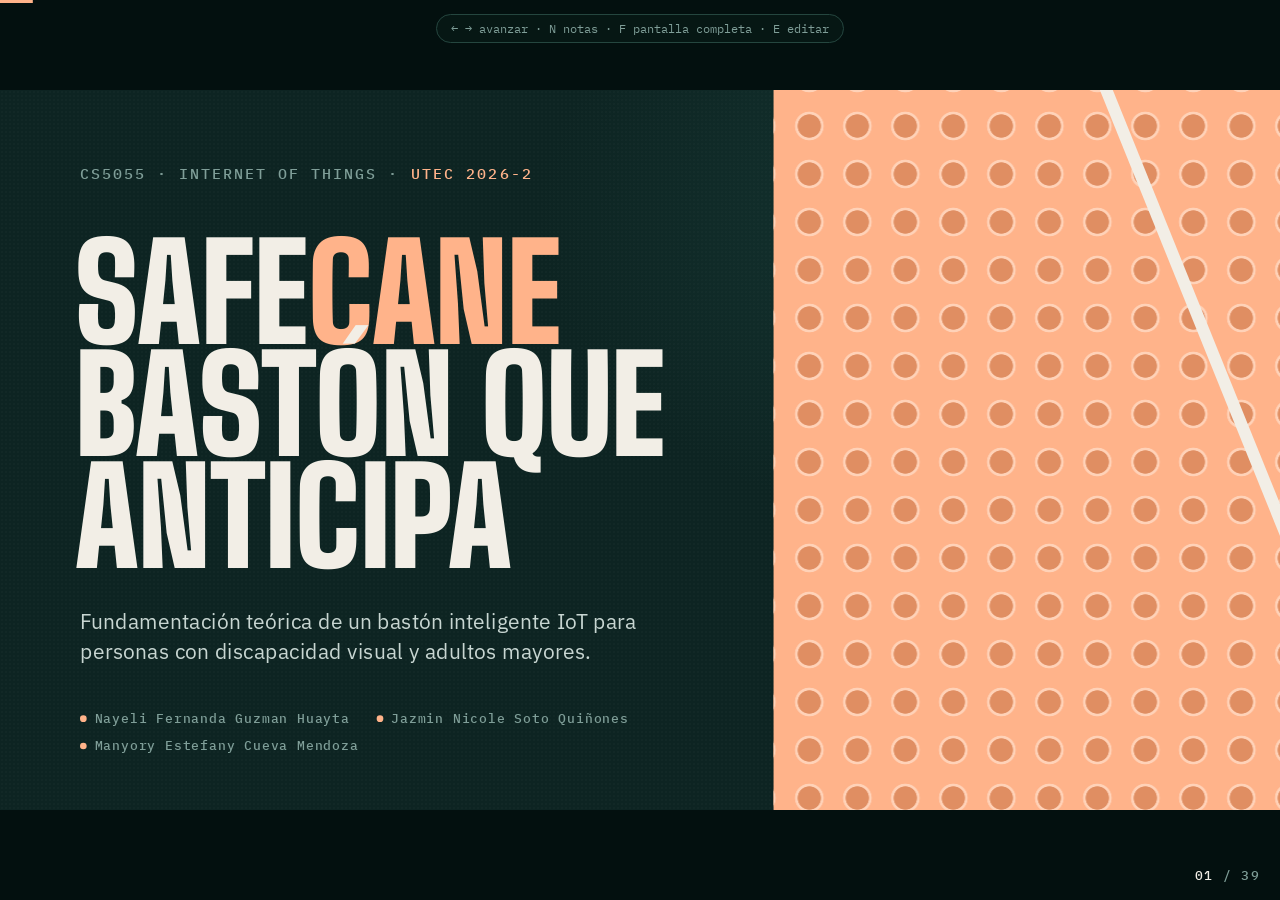
==== commit 03528aa8: "docs: rediseño de la presentación con estilo podotáctil Co-Authored-By: Claude Opus 5.5 <noreply@ant" ====
--- a/presentacion/fundamentacion_teorica.html
+++ b/presentacion/fundamentacion_teorica.html
@@ -1,1293 +1,1235 @@
-<!doctype html>
+<!DOCTYPE html>
 <html lang="es">
 <head>
-<meta charset="utf-8">
-<meta name="viewport" content="width=device-width, initial-scale=1">
-<title>SafeCane · Fundamentación</title>
+<meta charset="UTF-8">
+<meta name="viewport" content="width=device-width, initial-scale=1.0">
+<title>SafeCane · Fundamentación teórica</title>
+
+<!-- Tipografías: Big Shoulders Display (titulares, estilo señalética), IBM Plex Sans (texto) e IBM Plex Mono (etiquetas) -->
 <link rel="preconnect" href="https://fonts.googleapis.com">
 <link rel="preconnect" href="https://fonts.gstatic.com" crossorigin>
-<link href="https://fonts.googleapis.com/css2?family=Geist:wght@400;500;600;700&family=Geist+Mono:wght@400;500&display=swap" rel="stylesheet">
+<link href="https://fonts.googleapis.com/css2?family=Big+Shoulders+Display:wght@600;800;900&family=IBM+Plex+Mono:wght@400;500&family=IBM+Plex+Sans:wght@400;500;600&display=swap" rel="stylesheet">
+
 <style>
+/* ===========================================
+   TEMA (variables CSS)
+   Cambia estos valores para cambiar todo el aspecto.
+   Paleta: verde petróleo + durazno, inspirada en el piso podotáctil.
+   =========================================== */
 :root {
-  --outer: #EDEDEA;
-  --bg: #FAFAF8;
-  --surface: #FFFFFF;
-  --sunken: #F3F3F0;
-  --ink: #17171A;
-  --ink-2: #4E4E56;
-  --ink-3: #8F8F98;
-  --line: #E3E3DF;
-  --line-2: #D2D2CC;
-  --accent: #DC4A26;
-  --accent-ink: #B33A1B;
-  --accent-soft: #FCEBE5;
-  --blue: #2F5FD8;
-  --blue-soft: #E8EEFC;
-  --green: #1D8556;
-  --green-soft: #E3F3EA;
-  --amber: #B7791F;
-  --amber-soft: #FBF1DF;
+  --stage-bg: #03100f;      /* fuera del lienzo 16:9 */
+  --slide-bg: #0D2422;      /* fondo de cada diapositiva */
+  --bg-2: #12302D;          /* paneles */
+  --bg-3: #173a36;          /* paneles realzados */
+  --line: #25463f;          /* bordes y rejillas */
+  --glow: #163834;          /* halo del fondo */
+  --acc: #FFB38A;           /* acento durazno */
+  --dome: #e08e62;          /* relieve podotáctil */
+  --ring: #ffd2b8;
+  --mint: #8FD9C6;          /* acento frío secundario (desnivel, red) */
+  --paper: #F2EEE6;         /* texto principal */
+  --sub: #c8d6d2;           /* texto secundario */
+  --dim: #7f9e98;           /* etiquetas */
+
+  --f-display: 'Big Shoulders Display', 'Arial Narrow', sans-serif;
+  --f-body: 'IBM Plex Sans', sans-serif;
+  --f-mono: 'IBM Plex Mono', monospace;
 
   --ease-out: cubic-bezier(0.23, 1, 0.32, 1);
   --ease-in-out: cubic-bezier(0.77, 0, 0.175, 1);
-  --sans: "Geist", ui-sans-serif, system-ui, -apple-system, "Segoe UI", sans-serif;
-  --mono: "Geist Mono", ui-monospace, "SF Mono", Menlo, monospace;
-}
-@media (prefers-color-scheme: dark) {
-  :root:not([data-theme="light"]) {
-    --outer: #070708;
-    --bg: #111113;
-    --surface: #18181B;
-    --sunken: #1D1D21;
-    --ink: #F2F2F3;
-    --ink-2: #B0B0B8;
-    --ink-3: #74747E;
-    --line: #2A2A2F;
-    --line-2: #3A3A40;
-    --accent: #FF6B47;
-    --accent-ink: #FF8A6B;
-    --accent-soft: #2B1812;
-    --blue: #7C9CFF;
-    --blue-soft: #18203A;
-    --green: #4CC38A;
-    --green-soft: #12261C;
-    --amber: #E9B252;
-    --amber-soft: #2A2112;
-  }
-}
-:root[data-theme="dark"] {
-  --outer: #070708;
-  --bg: #111113;
-  --surface: #18181B;
-  --sunken: #1D1D21;
-  --ink: #F2F2F3;
-  --ink-2: #B0B0B8;
-  --ink-3: #74747E;
-  --line: #2A2A2F;
-  --line-2: #3A3A40;
-  --accent: #FF6B47;
-  --accent-ink: #FF8A6B;
-  --accent-soft: #2B1812;
-  --blue: #7C9CFF;
-  --blue-soft: #18203A;
-  --green: #4CC38A;
-  --green-soft: #12261C;
-  --amber: #E9B252;
-  --amber-soft: #2A2112;
-}
-
-* { box-sizing: border-box; margin: 0; padding: 0; }
-html, body { height: 100%; }
+}
+
+* { margin: 0; padding: 0; box-sizing: border-box; }
+
+/* ===========================================
+   FIXED 16:9 STAGE: MANDATORY BASE STYLES
+   (viewport-base.css, contenido completo)
+   =========================================== */
+html,
 body {
-  background: var(--outer);
-  color: var(--ink);
-  font-family: var(--sans);
-  -webkit-font-smoothing: antialiased;
-  overflow: hidden;
-  font-feature-settings: "ss01", "tnum";
-}
-
-/* ---------- Escenario 1280×720 escalado ---------- */
-#deck {
-  position: absolute;
-  left: 50%; top: 50%;
-  width: 1280px; height: 720px;
-  transform-origin: center;
-  background: var(--bg);
-  border-radius: 14px;
-  box-shadow: 0 1px 2px rgba(0,0,0,.04), 0 12px 40px rgba(0,0,0,.08);
-  overflow: hidden;
+    width: 100%;
+    height: 100%;
+    margin: 0;
+    overflow: hidden;
+    background: var(--stage-bg, #000);
+}
+.deck-viewport {
+    position: fixed;
+    inset: 0;
+    overflow: hidden;
+    background: var(--stage-bg, #000);
+}
+.deck-stage {
+    position: absolute;
+    left: 0;
+    top: 0;
+    width: 1920px;
+    height: 1080px;
+    overflow: hidden;
+    transform-origin: 0 0;
+    background: var(--slide-bg, #fff);
 }
 .slide {
-  position: absolute; inset: 0;
-  padding: 56px 80px 64px;
-  display: flex; flex-direction: column;
+    position: absolute;
+    inset: 0;
+    width: 1920px;
+    height: 1080px;
+    overflow: hidden;
+    display: block;
+    visibility: hidden;
+    opacity: 0;
+    pointer-events: none;
+    background: var(--slide-bg, #fff);
+}
+.slide.active,
+.slide.visible {
+    visibility: visible;
+    opacity: 1;
+    pointer-events: auto;
+    z-index: 1;
+}
+img,
+video,
+canvas,
+svg {
+    max-width: 100%;
+    max-height: 100%;
+}
+.deck-controls {
+    position: fixed;
+    left: 50%;
+    bottom: 22px;
+    transform: translateX(-50%);
+    z-index: 1000;
+}
+@media print {
+    html,
+    body {
+        width: 1920px;
+        height: auto;
+        overflow: visible;
+        background: #fff;
+    }
+    .deck-viewport {
+        position: static;
+        overflow: visible;
+        background: #fff;
+    }
+    .deck-stage {
+        position: static;
+        width: auto;
+        height: auto;
+        transform: none !important;
+        background: none;
+    }
+    .slide {
+        position: relative;
+        display: block !important;
+        visibility: visible !important;
+        opacity: 1 !important;
+        pointer-events: auto !important;
+        width: 1920px;
+        height: 1080px;
+        break-after: page;
+        page-break-after: always;
+    }
+    .slide:last-child {
+        break-after: auto;
+        page-break-after: auto;
+    }
+    .deck-controls {
+        display: none !important;
+    }
+}
+@media (prefers-reduced-motion: reduce) {
+    *,
+    *::before,
+    *::after {
+        animation-duration: 0.01ms !important;
+        transition-duration: 0.2s !important;
+    }
+}
+
+/* ===========================================
+   TRANSICIÓN ENTRE DIAPOSITIVAS
+   Fundido corto; el movimiento lo aportan los elementos .reveal
+   =========================================== */
+.slide {
+  transition: opacity 320ms ease, visibility 0s linear 320ms;
+  color: var(--paper);
+  font-family: var(--f-body);
+  background:
+    radial-gradient(1100px 700px at 82% 18%, var(--glow), transparent 70%),
+    var(--slide-bg);
+}
+.slide.active { transition: opacity 360ms ease, visibility 0s; }
+
+/* Grano sutil sobre el fondo (textura de asfalto) */
+.slide::before {
+  content: ""; position: absolute; inset: 0; pointer-events: none;
+  background-image: radial-gradient(#ffffff09 1px, transparent 1.4px);
+  background-size: 6px 6px; opacity: .6;
+}
+
+/* ===========================================
+   ANIMACIONES DE ENTRADA
+   .reveal sube y aparece; --i define el orden (lo asigna el JS)
+   =========================================== */
+.reveal {
   opacity: 0;
-  visibility: hidden;
-  transform: translateX(28px);
-  transition:
-    transform 340ms var(--ease-out),
-    opacity 220ms ease,
-    visibility 0s linear 340ms;
-}
-.slide.past { transform: translateX(-28px); }
-.slide.active {
-  opacity: 1;
-  visibility: visible;
-  transform: translateX(0);
-  transition:
-    transform 340ms var(--ease-out),
-    opacity 260ms ease 40ms,
-    visibility 0s;
-}
-
-/* Revelado escalonado al entrar */
-.r {
-  opacity: 0; transform: translateY(8px);
-  transition: opacity 0s linear 340ms, transform 0s linear 340ms;
-}
-.slide.active .r {
+  transform: translateY(28px);
+  transition: opacity 0s linear 360ms, transform 0s linear 360ms;
+}
+.slide.visible .reveal {
   opacity: 1; transform: translateY(0);
-  transition: opacity 360ms ease, transform 420ms var(--ease-out);
-  transition-delay: calc(var(--i, 0) * 45ms + 90ms);
-}
-
-/* ---------- Tipografía ---------- */
-.kicker {
-  font-family: var(--mono);
-  font-size: 13px; letter-spacing: .04em; text-transform: uppercase;
-  color: var(--ink-3);
-  display: flex; align-items: center; gap: 10px;
-  margin-bottom: 18px;
-}
-.kicker b { color: var(--accent); font-weight: 500; }
-.kicker::after { content: ""; flex: 1; height: 1px; background: var(--line); }
-h1 { font-size: 64px; line-height: 1.02; letter-spacing: -0.035em; font-weight: 600; }
-h2 { font-size: 40px; line-height: 1.08; letter-spacing: -0.028em; font-weight: 600; max-width: 980px; }
-h3 { font-size: 19px; line-height: 1.25; letter-spacing: -0.01em; font-weight: 600; }
-p, li { font-size: 18px; line-height: 1.5; color: var(--ink-2); }
-.lead { font-size: 21px; line-height: 1.5; color: var(--ink-2); max-width: 900px; margin-top: 16px; }
-.small { font-size: 14px; line-height: 1.45; }
-.muted { color: var(--ink-3); }
-.mono { font-family: var(--mono); }
-.accent { color: var(--accent); }
-em { font-style: normal; color: var(--ink); font-weight: 500; }
-.cite { font-family: var(--mono); font-size: 12px; color: var(--ink-3); letter-spacing: .01em; }
-
-.body { flex: 1; min-height: 0; margin-top: 28px; display: flex; flex-direction: column; }
-.grid { display: grid; gap: 16px; }
-.g2 { grid-template-columns: 1fr 1fr; }
-.g3 { grid-template-columns: repeat(3, 1fr); }
-.g4 { grid-template-columns: repeat(4, 1fr); }
-
-.card {
-  background: var(--surface);
-  border: 1px solid var(--line);
-  border-radius: 12px;
-  padding: 20px 22px;
-}
-.card p { font-size: 16px; margin-top: 6px; }
-.card .tag {
-  display: inline-block; font-family: var(--mono); font-size: 11.5px; letter-spacing: .03em;
-  padding: 3px 8px; border-radius: 999px; background: var(--sunken); color: var(--ink-2);
-  margin-bottom: 12px;
-}
-.pill {
-  display: inline-flex; align-items: center; gap: 6px;
-  font-family: var(--mono); font-size: 12px; padding: 4px 9px; border-radius: 999px;
-  background: var(--sunken); color: var(--ink-2); white-space: nowrap;
-}
-.pill.a { background: var(--accent-soft); color: var(--accent-ink); }
-.pill.b { background: var(--blue-soft); color: var(--blue); }
-.pill.g { background: var(--green-soft); color: var(--green); }
-.pill.y { background: var(--amber-soft); color: var(--amber); }
-
-.stat .big { font-size: 44px; font-weight: 600; letter-spacing: -0.03em; color: var(--ink); line-height: 1; }
-.stat .big small { font-size: 22px; font-weight: 500; color: var(--ink-3); letter-spacing: -0.01em; }
-.stat p { font-size: 15.5px; margin-top: 12px; }
-
-.callout {
-  border-left: 3px solid var(--accent);
-  padding: 4px 0 4px 18px;
-  font-size: 22px; line-height: 1.45; color: var(--ink); letter-spacing: -0.01em;
-}
-
-table { width: 100%; border-collapse: collapse; font-size: 15.5px; }
-th, td { text-align: left; padding: 11px 10px; border-bottom: 1px solid var(--line); vertical-align: top; color: var(--ink-2); }
-th { font-family: var(--mono); font-size: 11.5px; letter-spacing: .04em; text-transform: uppercase; color: var(--ink-3); font-weight: 500; }
-td b { color: var(--ink); font-weight: 600; }
-tr.us td { background: var(--accent-soft); color: var(--ink); border-bottom-color: transparent; }
-tr.us td.yes { color: var(--accent-ink); font-weight: 500; }
-.t-lg td { font-size: 18px; padding: 16px 10px; line-height: 1.45; }
-tr.us td:first-child { border-radius: 8px 0 0 8px; }
-tr.us td:last-child { border-radius: 0 8px 8px 0; }
-.yes, .no { font-family: var(--mono); font-size: 13px; }
-.yes { color: var(--green); }
-.no { color: var(--ink-3); }
-
-.formula {
-  font-family: var(--mono); font-size: 22px; color: var(--ink);
-  background: var(--sunken); border-radius: 10px; padding: 16px 20px; display: inline-block;
-}
-.formula sub, .formula sup { font-size: 13px; }
-
-ol.steps { list-style: none; counter-reset: s; display: grid; gap: 10px; }
-ol.steps li { counter-increment: s; display: grid; grid-template-columns: 34px 1fr; gap: 12px; font-size: 17px; }
-ol.steps li::before {
-  content: counter(s, decimal-leading-zero);
-  font-family: var(--mono); font-size: 13px; color: var(--accent);
-  padding-top: 4px;
-}
-
-/* ---------- SVG ---------- */
-svg text { font-family: var(--sans); fill: var(--ink); }
-svg .t2 { fill: var(--ink-2); }
-svg .t3 { fill: var(--ink-3); }
-svg .mono { font-family: var(--mono); }
-svg .box { fill: var(--surface); stroke: var(--line-2); stroke-width: 1; }
-svg .box-s { fill: var(--sunken); stroke: none; }
-svg .box-a { fill: var(--accent-soft); stroke: var(--accent); stroke-width: 1.25; }
-svg .box-b { fill: var(--blue-soft); stroke: var(--blue); stroke-width: 1; }
-svg .box-g { fill: var(--green-soft); stroke: var(--green); stroke-width: 1; }
-svg .wire { stroke: var(--ink-3); stroke-width: 1.25; fill: none; }
-svg .wire-a { stroke: var(--accent); stroke-width: 1.5; fill: none; }
-svg .grid-l { stroke: var(--line); stroke-width: 1; }
-svg .dash { stroke-dasharray: 4 5; }
-svg .ah { fill: var(--ink-3); }
-svg .ah-a { fill: var(--accent); }
-svg .ta { fill: var(--accent); }
-svg .tb { fill: var(--blue); }
-svg .tg { fill: var(--green); }
-
-.trace {
-  stroke: var(--accent); stroke-width: 2.25; fill: none;
-  stroke-linejoin: round; stroke-linecap: round;
-  stroke-dasharray: 1; stroke-dashoffset: 1;
-}
-.slide.active .trace { stroke-dashoffset: 0; transition: stroke-dashoffset 1400ms var(--ease-in-out) 350ms; }
-
-/* ---------- Portada ---------- */
-.cover { justify-content: space-between; padding: 64px 80px; }
-.cover .brand { display: flex; align-items: center; gap: 12px; font-family: var(--mono); font-size: 13px; color: var(--ink-3); letter-spacing: .04em; text-transform: uppercase; }
-.cover .dot { width: 10px; height: 10px; border-radius: 50%; background: var(--accent); box-shadow: 0 0 0 5px var(--accent-soft); }
-.cover h1 { max-width: 1000px; }
-.cover .sub { font-size: 22px; color: var(--ink-2); margin-top: 22px; max-width: 820px; line-height: 1.45; }
-.cover .authors { display: flex; gap: 40px; border-top: 1px solid var(--line); padding-top: 22px; }
-.cover .authors div { font-size: 16px; color: var(--ink); }
-.cover .authors span { display: block; font-family: var(--mono); font-size: 12px; color: var(--ink-3); margin-top: 4px; letter-spacing: .02em; }
-
-/* Agenda */
-.agenda { display: grid; grid-template-columns: 1fr 1fr; gap: 0 56px; margin-top: 8px; }
-.agenda a {
-  display: grid; grid-template-columns: 56px 1fr auto; align-items: baseline;
-  padding: 20px 0; border-bottom: 1px solid var(--line); text-decoration: none;
-  color: var(--ink); font-size: 23px; letter-spacing: -0.015em; font-weight: 500;
-  transition: color 160ms ease;
-}
-.agenda a .num { font-family: var(--mono); font-size: 14px; color: var(--accent); font-weight: 400; }
-.agenda a .go { font-family: var(--mono); font-size: 13px; color: var(--ink-3); font-weight: 400; }
-@media (hover: hover) and (pointer: fine) {
-  .agenda a:hover { color: var(--accent); }
-}
-
-/* Zonas de vibración */
-.zones { display: grid; grid-template-columns: 1fr 1fr 2fr 1.1fr; border-radius: 10px; overflow: hidden; border: 1px solid var(--line); }
-.zone { padding: 14px 14px 12px; background: var(--surface); border-right: 1px solid var(--line); }
-.zone:last-child { border-right: 0; background: var(--sunken); }
-.zone .bar { height: 10px; border-radius: 3px; margin-bottom: 12px; }
-.zone b { display: block; font-size: 15px; color: var(--ink); font-weight: 600; }
-.zone span { font-family: var(--mono); font-size: 12px; color: var(--ink-3); }
-.z1 .bar { background: var(--accent); }
-.z2 .bar { background: repeating-linear-gradient(90deg, var(--accent) 0 8px, transparent 8px 14px); }
-.z3 .bar { background: repeating-linear-gradient(90deg, var(--accent) 0 8px, transparent 8px 26px); opacity: .7; }
-.z4 .bar { background: var(--line); }
-
-/* Patrones de aviso */
-.pattern { display: grid; grid-template-columns: 210px 1fr 150px; gap: 18px; align-items: center; padding: 13px 0; border-bottom: 1px solid var(--line); }
-.pattern:last-child { border-bottom: 0; }
-.pattern b { font-size: 16.5px; color: var(--ink); font-weight: 600; display: block; }
-.pattern .who { font-size: 13.5px; color: var(--ink-3); }
-.wave { height: 22px; border-radius: 4px; }
-.w-cont { background: var(--accent); }
-.w-fast { background: repeating-linear-gradient(90deg, var(--accent) 0 10px, transparent 10px 20px); }
-.w-slow { background: repeating-linear-gradient(90deg, var(--accent) 0 30px, transparent 30px 60px); opacity: .75; }
-.w-step { background: repeating-linear-gradient(90deg, var(--blue) 0 10px, transparent 10px 20px); }
-.w-pre  { background: repeating-linear-gradient(90deg, var(--amber) 0 60px, transparent 60px 100px); }
-.w-alert{ background: repeating-linear-gradient(90deg, var(--accent) 0 25px, transparent 25px 50px); }
-.pattern .ms { font-family: var(--mono); font-size: 12.5px; color: var(--ink-2); text-align: right; }
-
-/* Referencias */
-.refs { columns: 2; column-gap: 48px; }
-.refs p { font-size: 12.5px; line-height: 1.45; margin-bottom: 9px; break-inside: avoid; color: var(--ink-2); }
-.refs p b { color: var(--ink); font-weight: 500; }
-
-/* ---------- Controles ---------- */
-.chrome {
-  position: fixed; left: 0; right: 0; bottom: 0;
-  display: flex; align-items: center; justify-content: space-between;
-  padding: 10px 16px;
-  pointer-events: none;
-}
-.chrome > * { pointer-events: auto; }
-.counter { font-family: var(--mono); font-size: 12px; color: var(--ink-3); letter-spacing: .04em; }
-.counter b { color: var(--ink); font-weight: 500; }
-.btns { display: flex; gap: 6px; }
-.btn {
-  appearance: none; border: 1px solid var(--line-2); background: var(--surface); color: var(--ink);
-  height: 34px; min-width: 34px; padding: 0 10px; border-radius: 9px;
-  font-family: var(--mono); font-size: 12px; cursor: pointer;
-  display: inline-flex; align-items: center; justify-content: center; gap: 6px;
-  transition: transform 140ms var(--ease-out), background-color 160ms ease, border-color 160ms ease;
-}
-.btn:active { transform: scale(0.96); }
-.btn:disabled { opacity: .35; cursor: default; }
-.btn:disabled:active { transform: none; }
-.btn:focus-visible { outline: 2px solid var(--accent); outline-offset: 2px; }
-@media (hover: hover) and (pointer: fine) {
-  .btn:not(:disabled):hover { background: var(--sunken); border-color: var(--ink-3); }
-}
-.progress {
-  position: fixed; left: 0; top: 0; height: 2px; width: 100%;
-  background: var(--accent); transform-origin: left; transform: scaleX(0);
-  transition: transform 340ms var(--ease-out);
-}
-.hint {
-  position: fixed; top: 12px; left: 50%; transform: translateX(-50%);
-  font-family: var(--mono); font-size: 11.5px; color: var(--ink-3);
-  background: var(--surface); border: 1px solid var(--line); border-radius: 999px; padding: 5px 12px;
-  opacity: 1; transition: opacity 400ms ease;
-}
+  transition: opacity 600ms ease, transform 800ms var(--ease-out);
+  transition-delay: calc(var(--i, 0) * 70ms + 120ms);
+}
+
+/* ===========================================
+   SEÑAS DE IDENTIDAD: RELIEVE PODOTÁCTIL Y BASTÓN
+   =========================================== */
+.tactile {
+  position: absolute; top: 0; bottom: 0; right: 0;
+  background-color: var(--acc);
+  background-image: radial-gradient(circle at 50% 50%, var(--dome) 0 17px, var(--ring) 18px 21px, transparent 22px);
+  background-size: 72px 72px;
+  background-position: 18px 18px;
+  clip-path: inset(0 0 0 100%);
+}
+.slide.visible .tactile {
+  clip-path: inset(0 0 0 0);
+  transition: clip-path 1100ms var(--ease-in-out) 60ms;
+}
+.cane {
+  position: absolute; width: 18px; height: 1400px; top: -120px;
+  background: linear-gradient(var(--paper) 0 80%, #e5484d 80% 100%);
+  transform: rotate(-22deg); transform-origin: top center;
+  opacity: 0;
+}
+.slide.visible .cane { opacity: 1; transition: opacity 700ms ease 700ms; }
+
+/* Relieve como marcador Sí / No en tablas */
+.dome { display: inline-block; width: 30px; height: 30px; border-radius: 50%; vertical-align: middle;
+  background: radial-gradient(circle, var(--dome) 0 9px, var(--ring) 10px 12px, var(--acc) 13px); }
+.ring { display: inline-block; width: 30px; height: 30px; border-radius: 50%; vertical-align: middle; border: 2px solid var(--line); }
+.na { font-family: var(--f-mono); color: var(--dim); font-size: 26px; }
+
+/* ===========================================
+   TIPOGRAFÍA Y BLOQUES REUTILIZABLES
+   =========================================== */
+.pad { position: absolute; inset: 96px 128px 104px; display: flex; flex-direction: column; }
+.tag {
+  font: 500 22px var(--f-mono); letter-spacing: .16em; text-transform: uppercase; color: var(--dim);
+  display: flex; align-items: center; gap: 18px;
+}
+.tag b { color: var(--acc); font-weight: 500; }
+.h1 { font: 900 200px/.84 var(--f-display); text-transform: uppercase; letter-spacing: -.005em; }
+.h2 { font: 800 112px/.9 var(--f-display); text-transform: uppercase; margin-top: 36px; max-width: 1500px; }
+.h3 { font: 800 54px/1 var(--f-display); text-transform: uppercase; letter-spacing: .01em; }
+.lead { font-size: 40px; line-height: 1.38; color: var(--sub); max-width: 1300px; }
+.txt { font-size: 30px; line-height: 1.45; color: var(--sub); }
+.src { font: 400 20px var(--f-mono); color: var(--dim); letter-spacing: .04em; }
+.acc { color: var(--acc); }
+.mint { color: var(--mint); }
+em { font-style: normal; color: var(--paper); font-weight: 600; }
+
+.panel { background: var(--bg-2); border: 1px solid var(--line); border-radius: 6px; padding: 44px 44px 40px; }
+.cols { display: grid; gap: 28px; }
+.c2 { grid-template-columns: 1fr 1fr; }
+.c3 { grid-template-columns: repeat(3, 1fr); }
+.c4 { grid-template-columns: repeat(4, 1fr); }
+.grow { flex: 1; min-height: 0; }
+.bottom { margin-top: auto; }
+
+/* Número pequeño de ítem (01, 02…) */
+.idx { font: 500 22px var(--f-mono); color: var(--acc); letter-spacing: .08em; }
+
+/* ===========================================
+   PORTADA Y CIERRE
+   =========================================== */
+.cover .tactile { width: 760px; }
+.cover .cane { right: 300px; }
+.cover .h1 { position: absolute; left: 112px; top: 220px; width: 1050px; }
+.cover .sub { position: absolute; left: 120px; top: 775px; width: 860px; font-size: 32px; line-height: 1.42; color: var(--sub); }
+.cover .tag { position: absolute; left: 120px; top: 110px; }
+.people { position: absolute; left: 120px; bottom: 84px; width: 940px; display: flex; flex-wrap: wrap; gap: 14px 40px; font: 500 20px var(--f-mono); letter-spacing: .06em; color: var(--dim); }
+.people i { display: inline-block; width: 10px; height: 10px; border-radius: 50%; background: var(--acc); margin-right: 12px; vertical-align: 1px; }
+
+/* ===========================================
+   SEPARADOR DE SECCIÓN
+   =========================================== */
+.section .tactile { width: 520px; }
+.section .cane { right: 180px; }
+.section .num {
+  position: absolute; left: 112px; top: 120px;
+  font: 900 520px/.8 var(--f-display);
+  color: transparent; -webkit-text-stroke: 3px var(--acc);
+}
+.section .h2 { position: absolute; left: 120px; bottom: 150px; width: 1200px; font-size: 150px; }
+.section .tag { position: absolute; left: 124px; bottom: 96px; }
+
+/* ===========================================
+   CIFRA GRANDE (estadísticas)
+   =========================================== */
+.stat-n { font: 900 360px/.8 var(--f-display); color: var(--acc); letter-spacing: -.01em; white-space: nowrap; }
+.stat-n small { font-size: 140px; color: var(--paper); margin-left: 16px; }
+.stat-wrap { display: grid; grid-template-columns: auto 1fr; gap: 80px; align-items: end; margin-top: auto; }
+.stat-wrap .lead { font-size: 46px; color: var(--paper); padding-bottom: 18px; }
+
+/* ===========================================
+   TABLAS
+   =========================================== */
+table { width: 100%; border-collapse: collapse; }
+th { font: 500 19px var(--f-mono); letter-spacing: .12em; text-transform: uppercase; color: var(--dim); text-align: left; padding: 0 16px 18px; }
+td { font-size: 27px; color: var(--sub); padding: 20px 16px; border-top: 1px solid var(--line); vertical-align: middle; }
+td b { color: var(--paper); font-weight: 600; }
+td.c, th.c { text-align: center; }
+tr.us td { background: var(--bg-3); color: var(--paper); border-top-color: var(--acc); }
+
+/* ===========================================
+   ONDAS DE VIBRACIÓN (patrones de aviso)
+   =========================================== */
+.wave { height: 34px; border-radius: 4px; }
+.w-cont { background: var(--acc); }
+.w-fast { background: repeating-linear-gradient(90deg, var(--acc) 0 14px, transparent 14px 28px); }
+.w-slow { background: repeating-linear-gradient(90deg, var(--acc) 0 44px, transparent 44px 88px); opacity: .8; }
+.w-step { background: repeating-linear-gradient(90deg, var(--mint) 0 14px, transparent 14px 28px); }
+.w-pre  { background: repeating-linear-gradient(90deg, var(--ring) 0 84px, transparent 84px 140px); }
+.w-alert{ background: repeating-linear-gradient(90deg, #ff7a6b 0 35px, transparent 35px 70px); }
+.wrow { display: grid; grid-template-columns: 420px 1fr 260px; gap: 40px; align-items: center; padding: 22px 0; border-top: 1px solid var(--line); }
+.wrow b { font: 800 40px/1 var(--f-display); text-transform: uppercase; display: block; }
+.wrow span { font: 400 20px var(--f-mono); color: var(--dim); }
+.wrow .ms { text-align: right; font: 500 22px var(--f-mono); color: var(--sub); }
+
+/* ===========================================
+   SVG (diagramas)
+   =========================================== */
+svg text { font-family: var(--f-body); fill: var(--paper); }
+svg .t2 { fill: var(--sub); }
+svg .t3 { fill: var(--dim); }
+svg .mono { font-family: var(--f-mono); }
+svg .box { fill: var(--bg-2); stroke: var(--line); stroke-width: 1.5; }
+svg .box-a { fill: #2a2b24; stroke: var(--acc); stroke-width: 2; }
+svg .box-m { fill: #143a35; stroke: var(--mint); stroke-width: 1.5; }
+svg .box-s { fill: var(--bg-3); }
+svg .w { stroke: var(--dim); stroke-width: 1.6; fill: none; }
+svg .wa { stroke: var(--acc); stroke-width: 2; fill: none; }
+svg .wm { stroke: var(--mint); stroke-width: 2; fill: none; }
+svg .dash { stroke-dasharray: 6 7; }
+svg .ah { fill: var(--dim); }
+svg .aha { fill: var(--acc); }
+svg .ahm { fill: var(--mint); }
+svg .ta { fill: var(--acc); }
+svg .tm { fill: var(--mint); }
+svg .gl { stroke: var(--line); stroke-width: 1; }
+.trace { stroke: var(--acc); stroke-width: 3; fill: none; stroke-linejoin: round; stroke-linecap: round; stroke-dasharray: 1; stroke-dashoffset: 1; }
+.slide.visible .trace { stroke-dashoffset: 0; transition: stroke-dashoffset 1600ms var(--ease-in-out) 500ms; }
+
+/* ===========================================
+   REFERENCIAS
+   =========================================== */
+.refs { columns: 2; column-gap: 72px; margin-top: 44px; }
+.refs p { font-size: 19px; line-height: 1.45; color: var(--sub); margin-bottom: 13px; break-inside: avoid; }
+.refs p b { color: var(--paper); font-weight: 600; }
+
+/* Notas del expositor: ocultas en la diapositiva, se muestran con N */
+.notes { display: none; }
+
+/* ===========================================
+   CONTROLES (fuera del lienzo)
+   =========================================== */
+.progress { position: fixed; left: 0; top: 0; height: 3px; width: 100%; background: var(--acc); transform-origin: left; transform: scaleX(0); transition: transform 400ms var(--ease-out); z-index: 1000; }
+.counter { position: fixed; right: 20px; bottom: 16px; font: 500 13px var(--f-mono); letter-spacing: .1em; color: var(--dim); z-index: 1000; }
+.counter b { color: var(--paper); font-weight: 500; }
+.notes-panel {
+  position: fixed; left: 50%; bottom: 20px; transform: translate(-50%, 16px); width: min(920px, calc(100% - 32px));
+  background: #071816f2; border: 1px solid var(--line); border-radius: 10px; padding: 18px 22px;
+  font: 400 16px/1.55 var(--f-body); color: var(--sub); z-index: 1001;
+  opacity: 0; pointer-events: none; transition: opacity 200ms ease, transform 260ms var(--ease-out);
+}
+.notes-panel.show { opacity: 1; transform: translate(-50%, 0); pointer-events: auto; }
+.notes-panel b { font: 500 12px var(--f-mono); letter-spacing: .12em; color: var(--acc); display: block; margin-bottom: 6px; }
+.hint { position: fixed; top: 14px; left: 50%; transform: translateX(-50%); font: 400 12px var(--f-mono); color: var(--dim); background: #071816e6; border: 1px solid var(--line); border-radius: 999px; padding: 6px 14px; z-index: 1000; transition: opacity 500ms ease; }
 .hint.gone { opacity: 0; }
 
+/* Edición en línea (E o esquina superior izquierda) */
+.edit-hotzone { position: fixed; top: 0; left: 0; width: 80px; height: 80px; z-index: 10000; cursor: pointer; }
+.edit-toggle {
+  position: fixed; top: 16px; left: 16px; z-index: 10001; height: 36px; padding: 0 14px; border-radius: 8px;
+  background: var(--bg-3); color: var(--paper); border: 1px solid var(--line); font: 500 13px var(--f-mono); cursor: pointer;
+  opacity: 0; pointer-events: none; transition: opacity 300ms ease, transform 140ms var(--ease-out);
+}
+.edit-toggle.show, .edit-toggle.active { opacity: 1; pointer-events: auto; }
+.edit-toggle.active { background: var(--acc); color: #0D2422; border-color: var(--acc); }
+.edit-toggle:active { transform: scale(0.96); }
+body.editing [contenteditable="true"] { outline: 2px dashed #ffb38a66; outline-offset: 6px; }
+
 @media (prefers-reduced-motion: reduce) {
-  .slide, .slide.past { transform: none; }
-  .slide, .slide.active { transition: opacity 200ms ease, visibility 0s linear 200ms; }
-  .slide.active { transition: opacity 200ms ease, visibility 0s; }
-  .r { transform: none; }
-  .slide.active .r { transition: opacity 200ms ease; transition-delay: 0ms; }
+  .reveal { transform: none; }
+  .slide.visible .tactile { transition: none; }
   .trace { stroke-dashoffset: 0; }
-  .slide.active .trace { transition: none; }
-  .progress, .btn { transition: none; }
-}
-
-/* ---------- Impresión: una diapositiva por página ---------- */
+}
 @media print {
-  @page { size: 1280px 720px; margin: 0; }
-  body { overflow: visible; background: var(--bg); }
-  #deck { position: static; transform: none !important; border-radius: 0; box-shadow: none; overflow: visible; width: auto; height: auto; }
-  .slide { position: relative; width: 1280px; height: 720px; opacity: 1; visibility: visible; transform: none; break-after: page; }
-  .r { opacity: 1; transform: none; }
-  .trace { stroke-dashoffset: 0; }
-  .chrome, .progress, .hint { display: none; }
+  .reveal { opacity: 1 !important; transform: none !important; }
+  .tactile { clip-path: none !important; }
+  .cane { opacity: 1 !important; }
+  .trace { stroke-dashoffset: 0 !important; }
+  .progress, .counter, .notes-panel, .hint, .edit-hotzone, .edit-toggle { display: none !important; }
 }
 </style>
 </head>
 <body>
 
 <div class="progress" id="progress"></div>
-<div class="hint" id="hint">← → para avanzar · F pantalla completa · T tema</div>
-
-<main id="deck" aria-live="polite">
-
-<!-- ============ 01 PORTADA ============ -->
+<div class="hint" id="hint">← → avanzar · N notas · F pantalla completa · E editar</div>
+
+<div class="deck-viewport">
+<main class="deck-stage" id="deckStage">
+
+<!-- =========================================================
+     01 · PORTADA
+     ========================================================= -->
 <section class="slide cover" data-title="Portada">
-  <div class="brand r"><span class="dot"></span>CS5055 · Internet of Things · UTEC</div>
-  <div>
-    <h1 class="r">SafeCane: bastón inteligente IoT para personas con discapacidad visual y adultos mayores</h1>
-    <p class="sub r">Fundamentación teórica: detección de obstáculos, desniveles y caídas, con la ubicación de cada alerta enviada a un tablero en tiempo real.</p>
-  </div>
-  <div class="authors r">
-    <div>Nayeli Fernanda Guzman Huayta</div>
-    <div>Jazmin Nicole Soto Quiñones</div>
-    <div>Manyory Estefany Cueva Mendoza</div>
-    <div style="margin-left:auto;text-align:right">Lima, Perú<span>2026-2</span></div>
-  </div>
-</section>
-
-<!-- ============ 02 AGENDA ============ -->
-<section class="slide" data-title="Agenda">
-  <div class="kicker r">Contenido</div>
-  <h2 class="r">Seis partes, del problema a la solución</h2>
-  <div class="body">
-    <nav class="agenda">
-      <a class="r" href="#3"><span class="num">01</span>Problemática y contexto<span class="go">03</span></a>
-      <a class="r" href="#9"><span class="num">04</span>Estado del arte y antecedentes<span class="go">09</span></a>
-      <a class="r" href="#5"><span class="num">02</span>Objetivos general y específicos<span class="go">05</span></a>
-      <a class="r" href="#12"><span class="num">05</span>Fundamentos teóricos y tecnologías<span class="go">12</span></a>
-      <a class="r" href="#7"><span class="num">03</span>Justificación de la solución<span class="go">07</span></a>
-      <a class="r" href="#18"><span class="num">06</span>Desarrollo conceptual<span class="go">18</span></a>
-    </nav>
-  </div>
-</section>
-
-<!-- ============ 03 CONTEXTO ============ -->
-<section class="slide" data-title="Contexto">
-  <div class="kicker r"><b>01</b> Problemática y contexto</div>
-  <h2 class="r">La discapacidad visual y las caídas afectan al mismo grupo de personas</h2>
-  <div class="body">
-    <div class="grid g4">
-      <div class="card stat r">
-        <div class="big">2 200<small> M</small></div>
-        <p>personas en el mundo tienen algún deterioro de la visión cercana o lejana.</p>
-        <p class="cite">OMS, 2026</p>
-      </div>
-      <div class="card stat r">
-        <div class="big">1,55<small> M</small></div>
-        <p>peruanos tienen dificultad para ver aun con anteojos: el 48,3 % de las personas con discapacidad del país.</p>
-        <p class="cite">INEI, 2017</p>
-      </div>
-      <div class="card stat r">
-        <div class="big">684 000</div>
-        <p>muertes por caídas cada año. Es la segunda causa de muerte por lesiones no intencionales.</p>
-        <p class="cite">OMS, 2021</p>
-      </div>
-      <div class="card stat r">
-        <div class="big accent">+40<small> %</small></div>
-        <p>de riesgo de caída en personas ciegas, y +16 % en personas con baja visión.</p>
-        <p class="cite">Shri Harini et al., 2026</p>
-      </div>
-    </div>
-    <div style="margin-top:auto" class="grid g2">
-      <p class="r">La prevalencia de discapacidad crece con la edad y llega a su máximo después de los <em>60 años</em>. En ese grupo una caída tiene peores consecuencias.</p>
-      <p class="r">Más del <em>80 %</em> de las muertes por caídas ocurre en países de ingresos bajos y medianos, como el Perú. Cada año, 37,3 millones de caídas requieren atención médica.</p>
-    </div>
-  </div>
-</section>
-
-<!-- ============ 04 LIMITACIONES BASTÓN ============ -->
+  <div class="tactile"></div><div class="cane"></div>
+  <div class="tag reveal">CS5055 · Internet of Things · <b>UTEC 2026-2</b></div>
+  <h1 class="h1 reveal">Safe<span class="acc">Cane</span><br>bastón que<br>anticipa</h1>
+  <p class="sub reveal">Fundamentación teórica de un bastón inteligente IoT para personas con discapacidad visual y adultos mayores.</p>
+  <div class="people reveal"><span><i></i>Nayeli Fernanda Guzman Huayta</span><span><i></i>Jazmin Nicole Soto Quiñones</span><span><i></i>Manyory Estefany Cueva Mendoza</span></div>
+  <aside class="notes">Presentar al equipo y el curso. SafeCane es un bastón inteligente IoT que detecta obstáculos, desniveles y caídas, y envía la ubicación de cada alerta en tiempo real.</aside>
+</section>
+
+<!-- =========================================================
+     02 · CONTENIDO
+     ========================================================= -->
+<section class="slide" data-title="Contenido">
+  <div class="pad">
+    <div class="tag reveal">Contenido</div>
+    <h2 class="h2 reveal">Seis partes</h2>
+    <div class="cols c3 bottom" style="row-gap:56px">
+      <div class="reveal"><div class="idx">01</div><div class="h3" style="margin-top:14px">Problemática<br>y contexto</div></div>
+      <div class="reveal"><div class="idx">02</div><div class="h3" style="margin-top:14px">Objetivos</div></div>
+      <div class="reveal"><div class="idx">03</div><div class="h3" style="margin-top:14px">Justificación</div></div>
+      <div class="reveal"><div class="idx">04</div><div class="h3" style="margin-top:14px">Estado del arte</div></div>
+      <div class="reveal"><div class="idx">05</div><div class="h3" style="margin-top:14px">Fundamentos<br>y tecnologías</div></div>
+      <div class="reveal"><div class="idx">06</div><div class="h3" style="margin-top:14px">Desarrollo<br>conceptual</div></div>
+    </div>
+  </div>
+  <aside class="notes">Recorrido: del problema a la solución, pasando por los objetivos, el estado del arte y la teoría que sostiene cada decisión.</aside>
+</section>
+
+<!-- =========================================================
+     03 · SECCIÓN 01
+     ========================================================= -->
+<section class="slide section" data-title="01 Problemática">
+  <div class="tactile"></div><div class="cane"></div>
+  <div class="num reveal">01</div>
+  <h2 class="h2 reveal">Problemática<br>y contexto</h2>
+  <div class="tag reveal">SafeCane · Fundamentación teórica</div>
+</section>
+
+<!-- 04 · Cifra OMS -->
+<section class="slide" data-title="Visión en el mundo">
+  <div class="pad">
+    <div class="tag reveal"><b>01</b> Problemática y contexto</div>
+    <div class="stat-wrap">
+      <div class="stat-n reveal">2 200<small>M</small></div>
+      <div class="reveal"><p class="lead">personas en el mundo tienen algún deterioro de la visión cercana o lejana.</p><p class="src" style="margin-top:20px">OMS · 2026</p></div>
+    </div>
+  </div>
+  <aside class="notes">Según la OMS, al menos 2 200 millones de personas tienen algún deterioro de la visión; en al menos 1 000 millones se pudo prevenir o aún no se ha atendido.</aside>
+</section>
+
+<!-- 05 · Cifra Perú -->
+<section class="slide" data-title="Perú">
+  <div class="pad">
+    <div class="tag reveal"><b>01</b> Problemática y contexto</div>
+    <div class="stat-wrap">
+      <div class="stat-n reveal">1,55<small>M</small></div>
+      <div class="reveal"><p class="lead">peruanos tienen dificultad para ver aun usando anteojos: la discapacidad más frecuente del país.</p><p class="src" style="margin-top:20px">INEI · Perfil sociodemográfico de la población con discapacidad, 2017</p></div>
+    </div>
+  </div>
+  <aside class="notes">El INEI registró 3 209 261 personas con discapacidad (10,3 % de la población). De ellas, 1 550 196 (48,3 %) tienen dificultad para ver. Le siguen moverse o caminar (15,1 %) y oír (7,6 %). La prevalencia crece con la edad y alcanza su máximo después de los 60 años.</aside>
+</section>
+
+<!-- 06 · Cifra caídas -->
+<section class="slide" data-title="Caídas">
+  <div class="pad">
+    <div class="tag reveal"><b>01</b> Problemática y contexto</div>
+    <div class="stat-wrap">
+      <div class="stat-n reveal">684 000</div>
+      <div class="reveal"><p class="lead">muertes por caídas al año: la segunda causa de muerte por lesiones no intencionales.</p><p class="src" style="margin-top:20px">OMS · Falls, 2021</p></div>
+    </div>
+  </div>
+  <aside class="notes">Cada año ocurren 37,3 millones de caídas que requieren atención médica. Los mayores de 60 años concentran las caídas fatales, y más del 80 % de esas muertes ocurre en países de ingresos bajos y medianos, como el Perú.</aside>
+</section>
+
+<!-- 07 · Visión y caídas -->
+<section class="slide" data-title="Visión y caídas">
+  <div class="pad">
+    <div class="tag reveal"><b>01</b> Problemática y contexto</div>
+    <h2 class="h2 reveal">Ver menos es caer más</h2>
+    <div class="cols c2 bottom" style="gap:80px">
+      <div class="reveal"><div class="stat-n" style="font-size:280px">+40<small style="font-size:110px">%</small></div><p class="lead" style="margin-top:24px">de riesgo de caída en personas ciegas</p></div>
+      <div class="reveal"><div class="stat-n" style="font-size:280px;color:var(--ring)">+16<small style="font-size:110px">%</small></div><p class="lead" style="margin-top:24px">en personas con baja visión</p></div>
+    </div>
+    <p class="src reveal" style="margin-top:40px">Legood et al., 2002 · Shri Harini et al., 2026</p>
+  </div>
+  <aside class="notes">Una revisión de 31 estudios concluyó que las personas con discapacidad visual tienen más caídas y lesiones que la población general. Trabajos recientes cuantifican ese exceso.</aside>
+</section>
+
+<!-- 08 · Limitaciones del bastón blanco -->
+<section class="slide" data-title="El bastón blanco">
+  <div class="pad">
+    <div class="tag reveal"><b>01</b> Problemática y contexto</div>
+    <h2 class="h2 reveal">El bastón blanco solo sabe lo que toca su punta</h2>
+    <div class="cols c3 bottom">
+      <div class="panel reveal"><div class="idx">01</div><div class="h3" style="margin:18px 0 16px">No anticipa</div><p class="txt">No avisa de lo que se acerca ni de un escalón que baja.</p></div>
+      <div class="panel reveal"><div class="idx">02</div><div class="h3" style="margin:18px 0 16px">No avisa</div><p class="txt">Si la persona cae, nadie se entera.</p></div>
+      <div class="panel reveal"><div class="idx">03</div><div class="h3" style="margin:18px 0 16px">No localiza</div><p class="txt">La familia no sabe dónde está.</p></div>
+    </div>
+  </div>
+  <aside class="notes">El bastón blanco es barato y simple, pero pasivo. Quien camina solo puede quedarse horas en el suelo tras una caída, y esa demora agrava la lesión.</aside>
+</section>
+
+<!-- 09 · Enunciado del problema -->
 <section class="slide" data-title="El problema">
-  <div class="kicker r"><b>01</b> Problemática y contexto</div>
-  <h2 class="r">El bastón blanco es barato y simple, pero solo informa de lo que toca su punta</h2>
-  <div class="body">
-    <div class="grid g3">
-      <div class="card r">
-        <svg width="44" height="44" viewBox="0 0 44 44" aria-hidden="true"><rect x="1" y="1" width="42" height="42" rx="10" class="box-s"/><path d="M14 31 L28 13" class="wire-a"/><circle cx="31" cy="31" r="4" class="ah-a"/><path d="M20 31h-6" class="wire"/></svg>
-        <h3 style="margin-top:16px">No anticipa</h3>
-        <p>Percibe lo que la punta toca. No avisa de obstáculos que se acercan ni de un escalón que baja hasta que la persona ya llegó a él.</p>
-      </div>
-      <div class="card r">
-        <svg width="44" height="44" viewBox="0 0 44 44" aria-hidden="true"><rect x="1" y="1" width="42" height="42" rx="10" class="box-s"/><path d="M12 30 L32 30" class="wire"/><path d="M16 26 L30 14" class="wire-a"/><circle cx="16" cy="26" r="2.5" class="ah-a"/></svg>
-        <h3 style="margin-top:16px">No avisa de una caída</h3>
-        <p>Quien camina solo puede quedarse en el suelo horas sin que nadie lo sepa. Esa demora agrava la lesión.</p>
-      </div>
-      <div class="card r">
-        <svg width="44" height="44" viewBox="0 0 44 44" aria-hidden="true"><rect x="1" y="1" width="42" height="42" rx="10" class="box-s"/><path d="M22 33 C14 24 14 20 14 18 a8 8 0 0 1 16 0 c0 2 0 6 -8 15z" class="wire-a"/><circle cx="22" cy="18" r="2.5" class="ah-a"/></svg>
-        <h3 style="margin-top:16px">No localiza</h3>
-        <p>Si la persona se desorienta o necesita ayuda, su familia o cuidador no sabe dónde está.</p>
-      </div>
-    </div>
-    <div class="callout r" style="margin-top:auto">
-      Las personas con discapacidad visual y los adultos mayores que se desplazan solos no tienen un dispositivo de bajo costo que <em>amplíe la detección de obstáculos y desniveles</em> y que, a la vez, <em>detecte una caída, registre dónde ocurrió y avise</em> a su entorno de apoyo.
-    </div>
-  </div>
-</section>
-
-<!-- ============ 05 OBJETIVO GENERAL ============ -->
+  <div class="tactile" style="width:220px"></div>
+  <div class="pad" style="right:340px">
+    <div class="tag reveal"><b>01</b> El problema</div>
+    <p class="reveal" style="margin-top:auto;font:800 92px/1.02 var(--f-display);text-transform:uppercase">No existe un dispositivo de bajo costo que <span class="acc">amplíe la detección</span> y, a la vez, <span class="acc">avise de una caída y de dónde ocurrió</span>.</p>
+  </div>
+  <aside class="notes">En el Perú ese grupo supera el millón y medio de personas. Acortar el tiempo entre la caída y la llegada de ayuda es el objetivo que justifica el trabajo.</aside>
+</section>
+
+<!-- =========================================================
+     10 · SECCIÓN 02
+     ========================================================= -->
+<section class="slide section" data-title="02 Objetivos">
+  <div class="tactile"></div><div class="cane"></div>
+  <div class="num reveal">02</div>
+  <h2 class="h2 reveal">Objetivos</h2>
+  <div class="tag reveal">SafeCane · Fundamentación teórica</div>
+</section>
+
+<!-- 11 · Objetivo general -->
 <section class="slide" data-title="Objetivo general">
-  <div class="kicker r"><b>02</b> Objetivos</div>
-  <h2 class="r">Objetivo general</h2>
-  <div class="body" style="justify-content:center">
-    <p class="r" style="font-size:34px;line-height:1.35;color:var(--ink);letter-spacing:-0.02em;max-width:1060px">
-      Desarrollar un bastón inteligente IoT basado en el ESP32 que detecte <span class="accent">obstáculos</span>, <span class="accent">desniveles</span> y <span class="accent">caídas</span> en personas con discapacidad visual y adultos mayores, registre su <span class="accent">ubicación</span> y notifique las alertas en tiempo real a un celular cercano y a un tablero web de monitoreo.
-    </p>
-    <div class="r" style="display:flex;gap:8px;margin-top:36px;flex-wrap:wrap">
-      <span class="pill a">Percepción local</span>
-      <span class="pill b">BLE · celular</span>
-      <span class="pill b">Wi-Fi · MQTT · tablero</span>
-      <span class="pill g">Alerta local sin red</span>
-      <span class="pill">Batería 18650</span>
-    </div>
-  </div>
-</section>
-
-<!-- ============ 06 OBJETIVOS ESPECÍFICOS ============ -->
-<section class="slide" data-title="Objetivos específicos">
-  <div class="kicker r"><b>02</b> Objetivos</div>
-  <h2 class="r">Objetivos específicos, cada uno con una meta medible</h2>
-  <div class="body">
-    <table class="t-lg">
-      <thead class="r"><tr><th style="width:44px">#</th><th>Objetivo</th><th style="width:260px">Meta</th></tr></thead>
-      <tbody>
-        <tr class="r"><td class="mono accent">01</td><td>Detectar obstáculos frontales con el sensor ultrasónico HC-SR04 y avisar con una vibración progresiva según la distancia.</td><td><b>Hasta 2 m</b>, error &lt; 3 cm</td></tr>
-        <tr class="r"><td class="mono accent">02</td><td>Detectar escalones que bajan, bordillos y huecos con el sensor infrarrojo FC-51 en la punta, con un aviso propio que solo se active con el bastón en ángulo de uso.</td><td><b>≥ 90 %</b> de escalones y bordillos</td></tr>
-        <tr class="r"><td class="mono accent">03</td><td>Diseñar y calibrar un algoritmo de detección de caídas por umbrales de aceleración e inclinación con el MPU6050, con confirmación y cancelación manual.</td><td>Sensibilidad <b>≥ 90 %</b></td></tr>
-        <tr class="r"><td class="mono accent">04</td><td>Georreferenciar cada alerta con el GPS NEO-6M y transmitirla por BLE a un celular y por MQTT a un tablero web.</td><td>Latencia <b>&lt; 5 s</b></td></tr>
-        <tr class="r"><td class="mono accent">05</td><td>Validar el prototipo en un entorno controlado, con batería recargable, midiendo exactitud, falsas alarmas, precisión de ubicación y autonomía.</td><td>Autonomía <b>≈ 1 jornada</b></td></tr>
-      </tbody>
-    </table>
-  </div>
-</section>
-
-<!-- ============ 07 JUSTIFICACIÓN ============ -->
-<section class="slide" data-title="Justificación">
-  <div class="kicker r"><b>03</b> Justificación</div>
-  <h2 class="r">Por qué esta solución y no otra</h2>
-  <div class="body">
-    <div class="grid g3" style="grid-template-rows:1fr 1fr;flex:1">
-      <div class="card r">
-        <span class="tag">Social</span>
-        <h3>Un grupo grande y desatendido</h3>
-        <p>Más de 1,5 millones de peruanos con dificultad visual. Acortar el tiempo entre la caída y la llegada de ayuda es lo que justifica el trabajo.</p>
-      </div>
-      <div class="card r">
-        <span class="tag">Integración</span>
-        <h3>Cuatro funciones en un dispositivo</h3>
-        <p>Ningún trabajo revisado reúne obstáculos, desniveles, caídas y ubicación en un solo bastón de bajo costo.</p>
-      </div>
-      <div class="card r">
-        <span class="tag">Costo</span>
-        <h3>Un solo chip con Wi-Fi y BLE</h3>
-        <p>El ESP32 reemplaza la pareja Arduino + NodeMCU: menos costo, menos consumo y menos puntos de falla.</p>
-      </div>
-      <div class="card r">
-        <span class="tag">Canal de aviso</span>
-        <h3>Vibración antes que sonido</h3>
-        <p>El audio enmascara los sonidos del entorno, de los que una persona ciega depende para orientarse. El buzzer queda para desniveles y caídas.</p>
-      </div>
-      <div class="card r">
-        <span class="tag">Robustez</span>
-        <h3>La alerta local no depende de la red</h3>
-        <p>Sensores y comunicación corren en núcleos distintos. Sin Wi-Fi, el bastón sigue vibrando y sonando.</p>
-      </div>
-      <div class="card r">
-        <span class="tag">Falsas alarmas</span>
-        <h3>10 s para cancelar</h3>
-        <p>Umbrales simples y explicables, con una ventana de confirmación interactiva antes de enviar la alerta.</p>
-      </div>
-    </div>
-  </div>
-</section>
-
-<!-- ============ 08 JUSTIFICACIÓN: DESNIVEL ============ -->
-<section class="slide" data-title="Justificación del sensor IR">
-  <div class="kicker r"><b>03</b> Justificación</div>
-  <h2 class="r">Dos sensores que se complementan: uno mira al frente y el otro al piso</h2>
-  <div class="body">
-    <div class="grid g2" style="gap:40px;align-items:center;flex:1">
-      <svg class="r" viewBox="0 0 560 360" width="100%" role="img" aria-label="Bastón con el HC-SR04 mirando al frente y el FC-51 mirando al piso en el borde de un escalón">
+  <div class="pad">
+    <div class="tag reveal"><b>02</b> Objetivo general</div>
+    <p class="reveal" style="margin-top:auto;font:500 60px/1.32 var(--f-body);max-width:1600px">Desarrollar un bastón inteligente IoT basado en el ESP32 que detecte <span class="acc">obstáculos</span>, <span class="acc">desniveles</span> y <span class="acc">caídas</span>, registre la <span class="acc">ubicación</span> y notifique cada alerta en tiempo real a un celular y a un tablero web.</p>
+  </div>
+  <aside class="notes">Usuarios: personas con discapacidad visual y adultos mayores. La alerta local (vibración y sonido) funciona siempre; la red solo añade la notificación remota.</aside>
+</section>
+
+<!-- 12 · Objetivos específicos: detección -->
+<section class="slide" data-title="Objetivos de detección">
+  <div class="pad">
+    <div class="tag reveal"><b>02</b> Objetivos específicos · detección</div>
+    <div class="cols c3 grow" style="margin-top:56px">
+      <div class="panel reveal" style="display:flex;flex-direction:column"><div class="idx">01 · HC-SR04</div><div class="h3" style="margin:20px 0">Obstáculos</div><p class="txt">Vibración progresiva según la distancia.</p><div class="bottom"><div class="stat-n" style="font-size:150px">2 m</div><p class="src">alcance · error &lt; 3 cm</p></div></div>
+      <div class="panel reveal" style="display:flex;flex-direction:column"><div class="idx">02 · FC-51</div><div class="h3" style="margin:20px 0">Desniveles</div><p class="txt">Escalones que bajan, bordillos y huecos, solo en ángulo de uso.</p><div class="bottom"><div class="stat-n" style="font-size:150px">≥90%</div><p class="src">escalones y bordillos detectados</p></div></div>
+      <div class="panel reveal" style="display:flex;flex-direction:column"><div class="idx">03 · MPU6050</div><div class="h3" style="margin:20px 0">Caídas</div><p class="txt">Umbrales de aceleración e inclinación, con cancelación manual.</p><div class="bottom"><div class="stat-n" style="font-size:150px">≥90%</div><p class="src">sensibilidad</p></div></div>
+    </div>
+  </div>
+  <aside class="notes">Tres objetivos de detección, cada uno con su sensor y su meta medible. El aviso de desnivel es distinto al de obstáculos, para que el usuario los distinga al tacto.</aside>
+</section>
+
+<!-- 13 · Objetivos específicos: comunicación y validación -->
+<section class="slide" data-title="Objetivos de red y validación">
+  <div class="pad">
+    <div class="tag reveal"><b>02</b> Objetivos específicos · red y validación</div>
+    <div class="cols c2 grow" style="margin-top:56px">
+      <div class="panel reveal" style="display:flex;flex-direction:column"><div class="idx">04 · NEO-6M · BLE · MQTT</div><div class="h3" style="margin:20px 0">Ubicar y notificar</div><p class="txt">Cada alerta lleva su posición GPS y llega por BLE a un celular y por MQTT a un tablero web.</p><div class="bottom"><div class="stat-n" style="font-size:170px">&lt;5 s</div><p class="src">latencia de la alerta</p></div></div>
+      <div class="panel reveal" style="display:flex;flex-direction:column"><div class="idx">05 · Entorno controlado</div><div class="h3" style="margin:20px 0">Validar</div><p class="txt">Medir exactitud, falsas alarmas, precisión de ubicación y autonomía con batería recargable.</p><div class="bottom"><div class="stat-n" style="font-size:170px">1 día</div><p class="src">jornada de uso</p></div></div>
+    </div>
+  </div>
+  <aside class="notes">La referencia de latencia es 4,71 s de Fitriandini et al. La autonomía estimada es de unas 15 h con una celda 18650.</aside>
+</section>
+
+<!-- =========================================================
+     14 · SECCIÓN 03
+     ========================================================= -->
+<section class="slide section" data-title="03 Justificación">
+  <div class="tactile"></div><div class="cane"></div>
+  <div class="num reveal">03</div>
+  <h2 class="h2 reveal">Justificación</h2>
+  <div class="tag reveal">SafeCane · Fundamentación teórica</div>
+</section>
+
+<!-- 15 · Cuatro funciones -->
+<section class="slide" data-title="Cuatro funciones">
+  <div class="pad">
+    <div class="tag reveal"><b>03</b> Justificación</div>
+    <h2 class="h2 reveal">Cuatro funciones, un solo bastón</h2>
+    <div class="cols c4 bottom">
+      <div class="reveal" style="border-top:4px solid var(--acc);padding-top:28px"><div class="h3">Obstáculos</div><p class="txt" style="margin-top:14px">al frente, hasta 2 m</p></div>
+      <div class="reveal" style="border-top:4px solid var(--mint);padding-top:28px"><div class="h3">Desniveles</div><p class="txt" style="margin-top:14px">bajo la punta</p></div>
+      <div class="reveal" style="border-top:4px solid var(--ring);padding-top:28px"><div class="h3">Caídas</div><p class="txt" style="margin-top:14px">con confirmación</p></div>
+      <div class="reveal" style="border-top:4px solid var(--paper);padding-top:28px"><div class="h3">Ubicación</div><p class="txt" style="margin-top:14px">en cada alerta</p></div>
+    </div>
+  </div>
+  <aside class="notes">Ningún trabajo revisado reúne las cuatro funciones en un solo dispositivo de bajo costo. Esa combinación es el aporte del proyecto.</aside>
+</section>
+
+<!-- 16 · Dos sensores complementarios -->
+<section class="slide" data-title="Dos sensores">
+  <div class="pad">
+    <div class="tag reveal"><b>03</b> Justificación</div>
+    <h2 class="h2 reveal">Uno mira al frente. El otro, al piso.</h2>
+    <div class="grow reveal" style="margin-top:40px;display:flex;align-items:flex-end">
+      <svg viewBox="0 0 1660 560" width="1660" role="img" aria-label="Bastón con el HC-SR04 mirando al frente y el FC-51 mirando al piso al borde de un escalón">
         <defs>
-          <marker id="ma" viewBox="0 0 10 10" refX="8" refY="5" markerWidth="7" markerHeight="7" orient="auto"><path d="M0 0 L10 5 L0 10z" class="ah-a"/></marker>
-          <marker id="mb" viewBox="0 0 10 10" refX="8" refY="5" markerWidth="7" markerHeight="7" orient="auto"><path d="M0 0 L10 5 L0 10z" style="fill:var(--blue)"/></marker>
+          <marker id="m-a" viewBox="0 0 10 10" refX="8" refY="5" markerWidth="8" markerHeight="8" orient="auto"><path d="M0 0 L10 5 L0 10z" class="aha"/></marker>
+          <marker id="m-m" viewBox="0 0 10 10" refX="8" refY="5" markerWidth="8" markerHeight="8" orient="auto"><path d="M0 0 L10 5 L0 10z" class="ahm"/></marker>
         </defs>
-        <!-- piso y escalón -->
-        <path d="M0 250 H330 V330 H560" class="wire" style="stroke:var(--ink-2);stroke-width:2"/>
-        <path d="M0 250 H330 V330 H560 V360 H0z" style="fill:var(--sunken)"/>
-        <!-- obstáculo -->
-        <rect x="520" y="170" width="36" height="160" rx="4" class="box"/>
-        <text x="556" y="160" text-anchor="end" class="t3 mono" font-size="11">obstáculo</text>
-        <!-- bastón -->
-        <path d="M150 40 L318 244" style="stroke:var(--ink);stroke-width:5;stroke-linecap:round"/>
-        <rect x="132" y="24" width="40" height="28" rx="6" transform="rotate(50 152 38)" class="box"/>
-        <!-- HC-SR04 -->
-        <rect x="184" y="78" width="30" height="16" rx="3" class="box-a" transform="rotate(50 199 86)"/>
-        <path d="M212 92 L512 222" class="wire-a dash" marker-end="url(#ma)"/>
-        <path d="M212 92 L512 172" class="wire-a dash" style="opacity:.35"/>
-        <path d="M212 92 L512 272" class="wire-a dash" style="opacity:.35"/>
-        <text x="300" y="118" class="ta mono" font-size="12">HC-SR04 · ultrasonido · 2 cm–2 m</text>
-        <!-- FC-51 -->
-        <rect x="290" y="205" width="22" height="14" rx="3" class="box-b" transform="rotate(50 301 212)"/>
-        <path d="M308 222 L340 278" style="stroke:var(--blue);stroke-width:1.5" class="dash" marker-end="url(#mb)"/>
-        <text x="350" y="282" class="tb mono" font-size="12">FC-51 · infrarrojo</text>
-        <text x="350" y="300" class="t2" font-size="12.5">sin piso → aviso de desnivel</text>
-        <!-- ángulo -->
-        <path d="M318 244 V150" style="stroke:var(--ink-3)" class="dash"/>
-        <text x="150" y="196" class="t3 mono" font-size="11">ángulo de uso</text>
-        <text x="150" y="212" class="t3 mono" font-size="11">20°–75°</text>
+        <path d="M0 420 H760 V540 H1660 V560 H0z" fill="#12302D"/>
+        <path d="M0 420 H760 V540 H1660" stroke="var(--sub)" stroke-width="3" fill="none"/>
+        <rect x="1380" y="250" width="70" height="290" rx="4" class="box"/>
+        <text x="1415" y="230" text-anchor="middle" class="t3 mono" font-size="20">obstáculo</text>
+        <path d="M420 40 L740 410" stroke="var(--paper)" stroke-width="10" stroke-linecap="round"/>
+        <path d="M722 390 L740 410" stroke="#e5484d" stroke-width="10" stroke-linecap="round"/>
+        <rect x="486" y="112" width="52" height="28" rx="4" class="box-a" transform="rotate(49 512 126)"/>
+        <path d="M530 140 L1366 330" class="wa dash" marker-end="url(#m-a)"/>
+        <path d="M530 140 L1366 260" class="wa dash" opacity=".35"/>
+        <path d="M530 140 L1366 410" class="wa dash" opacity=".35"/>
+        <text x="760" y="170" class="ta mono" font-size="24">HC-SR04 · ultrasonido · 2 cm–2 m</text>
+        <rect x="694" y="350" width="40" height="24" rx="4" class="box-m" transform="rotate(49 714 362)"/>
+        <path d="M728 378 L790 500" class="wm dash" marker-end="url(#m-m)"/>
+        <text x="810" y="480" class="tm mono" font-size="24">FC-51 · infrarrojo</text>
+        <text x="810" y="514" class="t2" font-size="24">sin piso → aviso de desnivel</text>
+        <path d="M740 410 V200" stroke="var(--dim)" stroke-width="1.5" class="dash"/>
+        <text x="560" y="300" class="t3 mono" font-size="20" text-anchor="end">ángulo de uso</text>
+        <text x="560" y="328" class="t3 mono" font-size="20" text-anchor="end">20°–75°</text>
       </svg>
-      <div>
-        <div class="r" style="margin-bottom:22px">
-          <span class="pill a">HC-SR04</span>
-          <h3 style="margin-top:10px">Lo que está delante</h3>
-          <p>Un cono de unos 15° que mide la distancia a paredes, postes o personas hasta 2 m, antes de que la punta los toque.</p>
-        </div>
-        <div class="r" style="margin-bottom:22px">
-          <span class="pill b">FC-51</span>
-          <h3 style="margin-top:10px">Lo que falta debajo</h3>
-          <p>El ultrasonido apunta al frente y no ve un escalón que baja, un bordillo o un hueco. El FC-51, cerca de la punta y mirando al piso, detecta cuando el piso «desaparece».</p>
-        </div>
-        <div class="r">
-          <span class="pill">Costo</span>
-          <h3 style="margin-top:10px">Módulo simple y barato</h3>
-          <p>Salida digital de 3 pines, sin librerías, legible cada 10 ms. Se calibra con un potenciómetro.</p>
-        </div>
-      </div>
-    </div>
-  </div>
-</section>
-
-<!-- ============ 09 ESTADO DEL ARTE ============ -->
-<section class="slide" data-title="Estado del arte">
-  <div class="kicker r"><b>04</b> Estado del arte y antecedentes</div>
-  <h2 class="r">Seis trabajos en tres líneas: bastones conectados, caídas con IMU y GPS, y monitoreo de adultos mayores</h2>
-  <div class="body">
-    <div class="grid g3" style="flex:1">
-      <div class="card r">
-        <span class="tag">Paredes Orozco y Domínguez-Morales · 2024</span>
-        <h3>Bastón con app, caídas y GPS</h3>
-        <p>Detecta obstáculos en suelo y torso. Exactitud ≈ 98 % y autonomía ≈ 50 h. Confirma que obstáculos, caídas y GPS caben en un bastón.</p>
-      </div>
-      <div class="card r">
-        <span class="tag">Tsantikidou et al. · 2025</span>
-        <h3>Bastón AAL con seguridad</h3>
-        <p>Ultrasonidos a suelo y cabeza, escaleras por visión, LoRa cifrado. +7,4 % de exactitud en obstáculos y −35,6 % de área en seguridad.</p>
-      </div>
-      <div class="card r">
-        <span class="tag">Fitriandini et al. · 2025</span>
-        <h3>Caídas con MPU6050 + NEO-6M</h3>
-        <p>El antecedente más cercano. Error de ubicación de 4,63 m y latencia de notificación de 4,71 s: nuestras cifras de referencia.</p>
-      </div>
-      <div class="card r">
-        <span class="tag">Abuelmakarem et al. · 2024</span>
-        <h3>Cinco ultrasonidos a 180°</h3>
-        <p>Escaleras, agua, llama y LED con LDR. Arduino Uno + NodeMCU y Blynk. El ultrasonido varía según el material del obstáculo.</p>
-      </div>
-      <div class="card r">
-        <span class="tag">Putera et al. · 2025</span>
-        <h3>ESP32 con sensores de salud</h3>
-        <p>Pulso, SpO₂, temperatura y GPS de 3–5 m sobre Blynk. Muestra que el ESP32 basta y que los biosensores exigen validación médica.</p>
-      </div>
-      <div class="card r">
-        <span class="tag">Shri Harini et al. · 2026</span>
-        <h3>Caídas con red neuronal MLP</h3>
-        <p>MPU6050 y un perceptrón multicapa para clasificar movimientos y caídas. Es el siguiente paso cuando el sistema por umbrales funcione.</p>
-      </div>
-    </div>
-  </div>
-</section>
-
-<!-- ============ 10 COMPARATIVA ============ -->
-<section class="slide" data-title="Síntesis comparativa">
-  <div class="kicker r"><b>04</b> Estado del arte y antecedentes</div>
-  <h2 class="r">Ninguno reúne las cuatro funciones en un solo dispositivo</h2>
-  <div class="body">
-    <table>
-      <thead class="r"><tr><th>Estudio</th><th>Sensores principales</th><th>Controlador</th><th>Comunicación</th><th>Obstác.</th><th>Desnivel</th><th>Caídas</th><th>GPS</th></tr></thead>
-      <tbody>
-        <tr class="r"><td><b>Paredes Orozco y D.-M.</b></td><td>Obstáculos, IMU, GPS</td><td>No especificado</td><td>App (BLE)</td><td class="yes">Sí</td><td class="no">No</td><td class="yes">Sí</td><td class="yes">Sí</td></tr>
-        <tr class="r"><td><b>Tsantikidou et al.</b></td><td>Ultrasonidos, cámara, SOS</td><td>Arduino Nano + RPi Zero</td><td>LoRa cifrado</td><td class="yes">Sí</td><td class="yes">Sí</td><td class="no">No</td><td class="no">No</td></tr>
-        <tr class="r"><td><b>Fitriandini et al.</b></td><td>MPU6050, NEO-6M, buzzer</td><td>Tipo Arduino</td><td>Wi-Fi, app Android</td><td class="no">No</td><td class="no">No</td><td class="yes">Sí</td><td class="yes">Sí</td></tr>
-        <tr class="r"><td><b>Abuelmakarem et al.</b></td><td>5 ultrasonidos, agua, llama, LDR</td><td>Arduino Uno + NodeMCU</td><td>Wi-Fi, Blynk</td><td class="yes">Sí</td><td class="yes">Sí</td><td class="no">No</td><td class="yes">Sí</td></tr>
-        <tr class="r"><td><b>Putera et al.</b></td><td>MAX30102, MLX90614, GPS, cámara</td><td>ESP32</td><td>Wi-Fi, Blynk</td><td class="no">—</td><td class="no">No</td><td class="no">No</td><td class="yes">Sí</td></tr>
-        <tr class="r"><td><b>Shri Harini et al.</b></td><td>MPU6050, obstáculos</td><td>Embebido de bajo consumo</td><td>Nube, SMTP</td><td class="yes">Sí</td><td class="no">No</td><td class="yes">Sí (MLP)</td><td class="no">—</td></tr>
-        <tr class="r us"><td><b>SafeCane</b></td><td>HC-SR04, MPU6050, FC-51, NEO-6M, LDR</td><td>ESP32</td><td>BLE + Wi-Fi/MQTT</td><td class="yes">Sí</td><td class="yes">Sí</td><td class="yes">Sí</td><td class="yes">Sí</td></tr>
-      </tbody>
-    </table>
-    <p class="r small muted" style="margin-top:auto">El riesgo técnico es moderado: la pareja MPU6050 + NEO-6M ya tiene validación experimental (Fitriandini et al.) y el ESP32 se usa con éxito en un bastón comparable (Putera et al.).</p>
-  </div>
-</section>
-
-<!-- ============ 11 QUÉ TOMAMOS ============ -->
-<section class="slide" data-title="Lo que tomamos">
-  <div class="kicker r"><b>04</b> Estado del arte y antecedentes</div>
-  <h2 class="r">Lo que cada antecedente aporta al diseño</h2>
-  <div class="body">
-    <table>
-      <thead class="r"><tr><th style="width:280px">Fuente</th><th>Decisión de diseño</th></tr></thead>
-      <tbody>
-        <tr class="r"><td><b>Dakopoulos y Bourbakis</b></td><td>La vibración es el canal principal: el audio satura el oído y tapa el entorno.</td></tr>
-        <tr class="r"><td><b>Tsantikidou et al.</b></td><td>Los datos de ubicación y salud requieren protección: tópico único y opción de broker con autenticación.</td></tr>
-        <tr class="r"><td><b>Fitriandini et al.</b></td><td>MPU6050 + NEO-6M + buzzer como base, y sus cifras (4,63 m y 4,71 s) como referencia de las pruebas.</td></tr>
-        <tr class="r"><td><b>Abuelmakarem et al.</b></td><td>LED con LDR para ser visible de noche; un solo ESP32 en vez de dos microcontroladores.</td></tr>
-        <tr class="r"><td><b>Bourke et al.</b></td><td>Combinar un umbral inferior (caída libre) con uno superior (impacto) mejora la especificidad.</td></tr>
-        <tr class="r"><td><b>Geng · Appiah et al.</b></td><td>Confirmación interactiva antes de la alerta para reducir falsas alarmas en un bastón, que golpea el piso decenas de veces por minuto.</td></tr>
-        <tr class="r"><td><b>Shri Harini et al.</b></td><td>Umbrales primero; los datos registrados en las pruebas quedan listos para entrenar un clasificador después.</td></tr>
-      </tbody>
-    </table>
-  </div>
-</section>
-
-<!-- ============ 12 IoT + AAL ============ -->
-<section class="slide" data-title="IoT y AAL">
-  <div class="kicker r"><b>05</b> Fundamentos teóricos</div>
-  <h2 class="r">Internet de las Cosas y Ambient Assisted Living</h2>
-  <p class="lead r">Atzori et al. describen el IoT como objetos con sensores, conectados por protocolos estándar, cuyos datos se interpretan como servicios. El AAL aplica esa idea al cuidado: no reemplaza al cuidador, acorta el tiempo entre un evento y la respuesta humana.</p>
-  <div class="body">
-    <div class="grid g3" style="flex:1">
-      <div class="card r">
-        <span class="pill a">Capa 1</span>
-        <h3 style="margin-top:14px">Percepción</h3>
-        <p>El bastón: sensores de distancia, movimiento, piso, ubicación y luz, y actuadores de vibración, sonido y luz.</p>
-        <p class="mono small muted" style="margin-top:14px">HC-SR04 · MPU6050 · FC-51 · NEO-6M · LDR</p>
-      </div>
-      <div class="card r">
-        <span class="pill b">Capa 2</span>
-        <h3 style="margin-top:14px">Red</h3>
-        <p>Bluetooth de baja energía al celular cercano; Wi-Fi hacia un broker MQTT.</p>
-        <p class="mono small muted" style="margin-top:14px">BLE · Wi-Fi 2,4 GHz · MQTT</p>
-      </div>
-      <div class="card r">
-        <span class="pill g">Capa 3</span>
-        <h3 style="margin-top:14px">Aplicación</h3>
-        <p>Tablero web con estado, alertas, mapa y mensajes; notificación en el celular.</p>
-        <p class="mono small muted" style="margin-top:14px">Tablero web · celular</p>
-      </div>
-    </div>
-  </div>
-</section>
-
-<!-- ============ 13 ULTRASONIDO ============ -->
-<section class="slide" data-title="Ultrasonido">
-  <div class="kicker r"><b>05</b> Fundamentos teóricos</div>
-  <h2 class="r">Medición de distancia por tiempo de vuelo</h2>
-  <div class="body">
-    <div class="grid g2" style="gap:48px">
-      <div>
-        <p class="r">El HC-SR04 emite un tren de pulsos a <em>40 kHz</em> y mide el tiempo <em>t</em> hasta recibir el eco. Con la velocidad del sonido en el aire (≈ 343 m/s a 20 °C):</p>
-        <div class="formula r" style="margin:20px 0">d = v · t / 2</div>
-        <p class="r">El factor 2 compensa la ida y la vuelta. Sin eco en 25 ms (≈ 4 m) el firmware devuelve −1 y no vibra.</p>
-      </div>
-      <div>
-        <ol class="steps">
-          <li class="r">Cono de unos 15°: define la zona frontal cubierta.</li>
-          <li class="r">Superficies duras y planas reflejan bien; tela, vidrio o superficies inclinadas absorben o desvían la onda.</li>
-          <li class="r">El Echo sale a 5 V: un divisor 1 kΩ / 2 kΩ lo baja a 3,3 V para el ESP32.</li>
-          <li class="r">Se mide cada 100 ms, porque la lectura bloquea hasta 25 ms.</li>
-        </ol>
-      </div>
-    </div>
-    <div style="margin-top:auto">
-      <p class="r mono small muted" style="margin-bottom:10px">Vibración según la distancia</p>
-      <div class="zones r">
-        <div class="zone z1"><div class="bar"></div><b>Continua</b><span>&lt; 50 cm</span></div>
-        <div class="zone z2"><div class="bar"></div><b>Pulsos rápidos</b><span>50–100 cm</span></div>
-        <div class="zone z3"><div class="bar"></div><b>Pulsos lentos</b><span>100–200 cm</span></div>
-        <div class="zone z4"><div class="bar"></div><b>Sin aviso</b><span>&gt; 2 m</span></div>
-      </div>
-    </div>
-  </div>
-</section>
-
-<!-- ============ 14 IMU / CAÍDAS ============ -->
-<section class="slide" data-title="Detección de caídas">
-  <div class="kicker r"><b>05</b> Fundamentos teóricos</div>
-  <h2 class="r">Detección de caídas con una unidad de medición inercial</h2>
-  <div class="body">
-    <div class="grid" style="grid-template-columns:380px 1fr;gap:40px;flex:1">
-      <div>
-        <p class="r">El MPU6050 mide la aceleración en tres ejes. Su magnitud es la <em>Signal Vector Magnitude</em>:</p>
-        <div class="formula r" style="margin:16px 0 20px">SVM = √(a<sub>x</sub>² + a<sub>y</sub>² + a<sub>z</sub>²)</div>
-        <p class="r">En reposo vale ≈ 1 g. Una caída sigue tres fases, y el firmware exige las tres en orden:</p>
-        <ol class="steps" style="margin-top:14px">
-          <li class="r"><span><em>Caída libre:</em> SVM &lt; 0,5 g</span></li>
-          <li class="r"><span><em>Impacto:</em> SVM &gt; 2,5 g en el segundo siguiente</span></li>
-          <li class="r"><span><em>Inclinación:</em> &gt; 60° durante 2 s, medida 0,5 s después del impacto</span></li>
-        </ol>
-        <p class="r small muted" style="margin-top:16px">Escala de ±8 g a 50 Hz: en ±2 g el impacto se satura.</p>
-      </div>
-      <svg class="r" viewBox="0 0 640 330" width="100%" role="img" aria-label="Señal SVM durante una caída: caída libre bajo 0,5 g, impacto sobre 2,5 g y luego inclinación sostenida">
-        <!-- bandas -->
-        <rect x="171" y="30" width="50" height="250" style="fill:var(--blue-soft)"/>
-        <rect x="306" y="30" width="285" height="250" style="fill:var(--amber-soft)"/>
-        <!-- rejilla -->
-        <line x1="50" y1="280" x2="620" y2="280" class="grid-l"/>
-        <line x1="50" y1="217.5" x2="620" y2="217.5" class="grid-l"/>
-        <line x1="50" y1="155" x2="620" y2="155" class="grid-l"/>
-        <line x1="50" y1="92.5" x2="620" y2="92.5" class="grid-l"/>
-        <line x1="50" y1="30" x2="620" y2="30" class="grid-l"/>
-        <text x="40" y="284" text-anchor="end" class="t3 mono" font-size="11">0</text>
-        <text x="40" y="221" text-anchor="end" class="t3 mono" font-size="11">1 g</text>
-        <text x="40" y="159" text-anchor="end" class="t3 mono" font-size="11">2 g</text>
-        <text x="40" y="96" text-anchor="end" class="t3 mono" font-size="11">3 g</text>
-        <text x="40" y="34" text-anchor="end" class="t3 mono" font-size="11">4 g</text>
-        <!-- umbrales -->
-        <line x1="50" y1="248.75" x2="620" y2="248.75" style="stroke:var(--blue)" class="dash"/>
-        <line x1="50" y1="123.75" x2="620" y2="123.75" style="stroke:var(--accent)" class="dash"/>
-        <text x="616" y="243" text-anchor="end" class="tb mono" font-size="11">0,5 g</text>
-        <text x="616" y="118" text-anchor="end" class="ta mono" font-size="11">2,5 g</text>
-        <!-- señal -->
-        <path class="trace" pathLength="1" d="M50 217.5 L92.75 214.4 L121.25 218.75 L149.75 216.25 L171.1 236.25 L185.4 258.1 L206.75 261.25 L221 248.75 L235.25 67.5 L246.65 180 L256.6 148.75 L270.9 230 L285.1 198.75 L306.5 220.6 L335 215.6 L392 218.1 L477.5 216.9 L620 217.5"/>
-        <!-- etiquetas de fase -->
-        <text x="196" y="300" text-anchor="middle" class="tb" font-size="12" font-weight="600">1 · caída libre</text>
-        <text x="235" y="58" text-anchor="middle" class="ta" font-size="12" font-weight="600">2 · impacto</text>
-        <text x="448" y="300" text-anchor="middle" style="fill:var(--amber)" font-size="12" font-weight="600">3 · inclinación &gt; 60° durante 2 s</text>
-        <text x="620" y="322" text-anchor="end" class="t3 mono" font-size="11">tiempo →</text>
-      </svg>
-    </div>
-  </div>
-</section>
-
-<!-- ============ 15 INFRARROJO ============ -->
-<section class="slide" data-title="Reflexión infrarroja">
-  <div class="kicker r"><b>05</b> Fundamentos teóricos</div>
-  <h2 class="r">Detección de desniveles por reflexión infrarroja</h2>
-  <div class="body">
-    <div class="grid g2" style="gap:48px;flex:1">
-      <div>
-        <p class="r">El FC-51 emite luz infrarroja con un LED y mide <em>cuánta luz vuelve</em> al receptor. Un comparador LM393, ajustado con un potenciómetro, convierte esa intensidad en una salida digital:</p>
-        <div class="grid g2 r" style="margin:20px 0;gap:12px">
-          <div class="card" style="padding:16px 18px"><span class="pill g">OUT = LOW</span><p>Hay superficie: ve el piso.</p></div>
-          <div class="card" style="padding:16px 18px"><span class="pill a">OUT = HIGH</span><p>No vuelve luz: el piso «desapareció».</p></div>
-        </div>
-        <p class="r">Mide reflexión, no distancia. A 3,3 V ve el piso a <em>2–8 cm</em> según el color: los pisos claros reflejan mejor que los oscuros, y el sol directo puede cegar al receptor.</p>
-      </div>
-      <div>
-        <p class="r mono small muted" style="margin-bottom:12px">Condiciones del aviso de desnivel</p>
-        <ol class="steps">
-          <li class="r"><span>No ve el piso durante <em>200 ms</em> seguidos.</span></li>
-          <li class="r"><span>El bastón está en <em>ángulo de uso</em>: entre 20° y 75° respecto de la vertical, según el MPU6050.</span></li>
-          <li class="r"><span>El estado es NORMAL.</span></li>
-          <li class="r"><span>El aviso dura como máximo <em>1,5 s</em>: no suena al levantar el bastón para subir a un bus o sentarse.</span></li>
-        </ol>
-        <div class="card r" style="margin-top:22px;padding:16px 18px">
-          <h3 style="font-size:16px">Montaje</h3>
-          <p class="small">A 4–6 cm de la punta, con las lentes a 2–4 cm del piso e inclinadas 20–30° hacia adelante. Alimentado a 3,3 V para que su salida nunca supere el nivel del GPIO.</p>
-        </div>
-      </div>
-    </div>
-  </div>
-</section>
-
-<!-- ============ 16 GPS + COMUNICACIÓN ============ -->
-<section class="slide" data-title="Ubicación y comunicación">
-  <div class="kicker r"><b>05</b> Fundamentos teóricos</div>
-  <h2 class="r">Posicionamiento satelital y comunicación inalámbrica</h2>
-  <div class="body">
-    <div class="grid g3" style="flex:1">
-      <div class="card r">
-        <span class="tag">GPS · NEO-6M</span>
-        <h3>Latitud y longitud</h3>
-        <p>Calcula su posición con al menos 4 satélites y la entrega por puerto serie en sentencias NMEA (<span class="mono">$GPGGA</span>, <span class="mono">$GPRMC</span>).</p>
-        <p class="mono small muted" style="margin-top:14px">2,5 m CEP · arranque en frío ≈ 27 s · 9600 bps</p>
-      </div>
-      <div class="card r">
-        <span class="tag">MQTT · publicación/suscripción</span>
-        <h3>Un broker en medio</h3>
-        <p>El bastón publica mensajes en <em>tópicos</em>; el tablero se suscribe a ellos. Es ligero en ancho de banda y energía, adecuado para dispositivos con batería.</p>
-        <p class="mono small muted" style="margin-top:14px">ESP32 → broker (1883) → tablero (WebSocket)</p>
-      </div>
-      <div class="card r">
-        <span class="tag">BLE · Bluetooth de baja energía</span>
-        <h3>El celular cercano</h3>
-        <p>Conecta el bastón con el teléfono del usuario o del cuidador a corta distancia (≈ 10 m) y con bajo consumo. Notifica el estado y las alertas.</p>
-        <p class="mono small muted" style="margin-top:14px">Servicio UART · notificaciones JSON</p>
-      </div>
-    </div>
-  </div>
-</section>
-
-<!-- ============ 17 COMPONENTES ============ -->
-<section class="slide" data-title="Tecnologías">
-  <div class="kicker r"><b>05</b> Tecnologías utilizadas</div>
-  <h2 class="r">Componentes del prototipo</h2>
-  <div class="body">
-    <table>
-      <thead class="r"><tr><th style="width:220px">Componente</th><th>Especificación</th><th style="width:300px">Función</th></tr></thead>
-      <tbody>
-        <tr class="r"><td><b>ESP32-WROOM-32</b></td><td>Xtensa LX6 doble núcleo a 240 MHz, 520 KB SRAM, Wi-Fi + BLE, ADC 12 bits</td><td>Procesamiento, alertas y red</td></tr>
-        <tr class="r"><td><b>HC-SR04</b></td><td>5 V, 40 kHz, 2–400 cm, precisión ≈ 3 mm, cono ≈ 15°</td><td>Obstáculos frontales</td></tr>
-        <tr class="r"><td><b>MPU6050</b></td><td>Acelerómetro ±2/4/8/16 g y giroscopio, I2C, 16 bits</td><td>Caídas, inclinación y movimiento</td></tr>
-        <tr class="r"><td><b>FC-51</b></td><td>Emisor y receptor IR, comparador LM393, salida digital</td><td>Escalones, bordillos y huecos</td></tr>
-        <tr class="r"><td><b>GPS NEO-6M</b></td><td>2,5 m CEP, UART 9600 bps, antena cerámica</td><td>Ubicación de la alerta</td></tr>
-        <tr class="r"><td><b>Motor vibrador · buzzer · LED</b></td><td>Módulo 5 V por PWM · buzzer activo 85 dB · LED blanco con LDR GL5528</td><td>Avisos háptico, sonoro y visibilidad</td></tr>
-        <tr class="r"><td><b>18650 · TP4056 · MT3608</b></td><td>3000 mAh · cargador con protección · elevador a 5,0 V</td><td>Energía autónoma y recargable</td></tr>
-      </tbody>
-    </table>
-    <p class="r small muted" style="margin-top:auto">Firmware en Arduino IDE (core ESP32 3.x) con TinyGPSPlus, PubSubClient, ArduinoJson y NimBLE. Tablero web en HTML y JavaScript con MQTT sobre WebSocket y un mapa.</p>
-  </div>
-</section>
-
-<!-- ============ 18 ARQUITECTURA ============ -->
-<section class="slide" data-title="Arquitectura">
-  <div class="kicker r"><b>06</b> Desarrollo conceptual</div>
-  <h2 class="r">Arquitectura: cinco bloques alrededor del ESP32</h2>
-  <div class="body" style="margin-top:18px">
-    <svg class="r" viewBox="0 0 1120 520" width="100%" style="flex:1" role="img" aria-label="Diagrama de bloques: siete entradas al ESP32, tres actuadores, comunicación BLE y MQTT, y alimentación por batería">
-      <defs>
-        <marker id="ar" viewBox="0 0 10 10" refX="9" refY="5" markerWidth="6" markerHeight="6" orient="auto"><path d="M0 0 L10 5 L0 10z" class="ah"/></marker>
-        <marker id="ara" viewBox="0 0 10 10" refX="9" refY="5" markerWidth="6" markerHeight="6" orient="auto"><path d="M0 0 L10 5 L0 10z" class="ah-a"/></marker>
-      </defs>
-      <text x="0" y="12" class="t3 mono" font-size="11" letter-spacing=".05em">ENTRADAS</text>
-      <text x="830" y="12" class="t3 mono" font-size="11" letter-spacing=".05em">SALIDAS</text>
-      <text x="830" y="232" class="t3 mono" font-size="11" letter-spacing=".05em">COMUNICACIÓN</text>
-
-      <!-- Entradas -->
-      <g font-size="14">
-        <rect x="0" y="24" width="250" height="50" rx="9" class="box"/><text x="16" y="45" font-weight="600">HC-SR04</text><text x="16" y="63" class="t3 mono" font-size="11">obstáculos · GPIO 5/18</text>
-        <rect x="0" y="86" width="250" height="50" rx="9" class="box"/><text x="16" y="107" font-weight="600">MPU6050</text><text x="16" y="125" class="t3 mono" font-size="11">caídas e inclinación · I2C</text>
-        <rect x="0" y="148" width="250" height="50" rx="9" class="box-b"/><text x="16" y="169" font-weight="600">FC-51</text><text x="16" y="187" class="t3 mono" font-size="11">desnivel · GPIO 34</text>
-        <rect x="0" y="210" width="250" height="50" rx="9" class="box"/><text x="16" y="231" font-weight="600">GPS NEO-6M</text><text x="16" y="249" class="t3 mono" font-size="11">ubicación · UART2</text>
-        <rect x="0" y="272" width="250" height="50" rx="9" class="box"/><text x="16" y="293" font-weight="600">LDR</text><text x="16" y="311" class="t3 mono" font-size="11">luz ambiente · ADC1</text>
-        <rect x="0" y="334" width="250" height="50" rx="9" class="box"/><text x="16" y="355" font-weight="600">Pulsador</text><text x="16" y="373" class="t3 mono" font-size="11">cancelar alerta · GPIO 27</text>
-        <rect x="0" y="396" width="250" height="50" rx="9" class="box"/><text x="16" y="417" font-weight="600">Batería</text><text x="16" y="435" class="t3 mono" font-size="11">divisor 100k/100k · GPIO 36</text>
-      </g>
-      <g class="wire" marker-end="url(#ar)">
-        <path d="M250 49 H356" marker-end="url(#ar)"/>
-        <path d="M250 111 H356" marker-end="url(#ar)"/>
-        <path d="M250 173 H356" marker-end="url(#ar)"/>
-        <path d="M250 235 H356" marker-end="url(#ar)"/>
-        <path d="M250 297 H356" marker-end="url(#ar)"/>
-        <path d="M250 359 H356" marker-end="url(#ar)"/>
-        <path d="M250 421 H356" marker-end="url(#ar)"/>
-      </g>
-
-      <!-- ESP32 -->
-      <rect x="360" y="24" width="360" height="422" rx="14" class="box-a"/>
-      <text x="540" y="62" text-anchor="middle" font-size="20" font-weight="600">ESP32-WROOM-32</text>
-      <text x="540" y="84" text-anchor="middle" class="ta mono" font-size="11.5">doble núcleo · Wi-Fi + BLE</text>
-      <rect x="384" y="108" width="312" height="176" rx="10" class="box"/>
-      <text x="402" y="134" font-size="14" font-weight="600">Núcleo 1 · sensores y decisiones</text>
-      <g class="t2" font-size="13">
-        <text x="402" y="162">Piso cada 10 ms · IMU a 50 Hz</text>
-        <text x="402" y="186">Distancia cada 100 ms</text>
-        <text x="402" y="210">Algoritmo de caída (SVM + ángulo)</text>
-        <text x="402" y="234">Máquina de estados</text>
-        <text x="402" y="258">Patrones de vibración, buzzer y LED</text>
-      </g>
-      <rect x="384" y="300" width="312" height="122" rx="10" class="box"/>
-      <text x="402" y="326" font-size="14" font-weight="600">Núcleo 0 · comunicación</text>
-      <g class="t2" font-size="13">
-        <text x="402" y="354">Wi-Fi y reconexión MQTT</text>
-        <text x="402" y="378">Publicación de estado, alerta y GPS</text>
-        <text x="402" y="402">Notificaciones BLE</text>
-      </g>
-
-      <!-- Salidas -->
-      <g class="wire-a">
-        <path d="M720 49 H826" marker-end="url(#ara)"/>
-        <path d="M720 111 H826" marker-end="url(#ara)"/>
-        <path d="M720 173 H826" marker-end="url(#ara)"/>
-      </g>
-      <g font-size="14">
-        <rect x="830" y="24" width="290" height="50" rx="9" class="box"/><text x="846" y="45" font-weight="600">Motor vibrador</text><text x="846" y="63" class="t3 mono" font-size="11">aviso háptico · PWM 25</text>
-        <rect x="830" y="86" width="290" height="50" rx="9" class="box"/><text x="846" y="107" font-weight="600">Buzzer activo</text><text x="846" y="125" class="t3 mono" font-size="11">desnivel y alarma · GPIO 26</text>
-        <rect x="830" y="148" width="290" height="50" rx="9" class="box"/><text x="846" y="169" font-weight="600">LED blanco</text><text x="846" y="187" class="t3 mono" font-size="11">visibilidad nocturna · GPIO 33</text>
-      </g>
-
-      <!-- Comunicación -->
-      <g class="wire">
-        <path d="M720 269 H826" marker-end="url(#ar)"/>
-        <path d="M720 331 H826" marker-end="url(#ar)"/>
-        <path d="M975 356 V390" marker-end="url(#ar)"/>
-      </g>
-      <text x="773" y="262" text-anchor="middle" class="t3 mono" font-size="11">BLE</text>
-      <text x="773" y="324" text-anchor="middle" class="t3 mono" font-size="11">Wi-Fi</text>
-      <g font-size="14">
-        <rect x="830" y="244" width="290" height="50" rx="9" class="box-g"/><text x="846" y="265" font-weight="600">Celular cercano</text><text x="846" y="283" class="t3 mono" font-size="11">estado y alertas · ≈ 10 m</text>
-        <rect x="830" y="306" width="290" height="50" rx="9" class="box-g"/><text x="846" y="327" font-weight="600">Broker MQTT</text><text x="846" y="345" class="t3 mono" font-size="11">tópicos estado · alerta · gps</text>
-        <rect x="830" y="394" width="290" height="52" rx="9" class="box-g"/><text x="846" y="415" font-weight="600">Tablero web</text><text x="846" y="433" class="t3 mono" font-size="11">estado · alerta · mapa · mensajes</text>
-      </g>
-
-      <!-- Alimentación -->
-      <path d="M540 470 V450" class="wire" marker-end="url(#ar)"/>
-      <rect x="190" y="470" width="700" height="46" rx="9" class="box-s"/>
-      <text x="540" y="498" text-anchor="middle" font-size="14"><tspan font-weight="600">Alimentación</tspan><tspan class="t2"> · 18650 → TP4056 (protegido) → interruptor → MT3608 5,0 V · regulador 3,3 V</tspan></text>
-    </svg>
-  </div>
-</section>
-
-<!-- ============ 19 MÁQUINA DE ESTADOS ============ -->
-<section class="slide" data-title="Máquina de estados">
-  <div class="kicker r"><b>06</b> Desarrollo conceptual</div>
-  <h2 class="r">Lógica de funcionamiento: cuatro estados</h2>
-  <p class="lead r">El firmware nunca se detiene: cada tarea corre con su propio periodo, sin <span class="mono" style="font-size:18px">delay()</span>. El pulsador es la única salida de ALERTA.</p>
-  <div class="body" style="margin-top:20px">
-    <svg class="r" viewBox="0 0 1120 380" width="100%" role="img" aria-label="Máquina de estados NORMAL, PRE_ALERTA, ALERTA y REPOSO con sus transiciones">
-      <defs>
-        <marker id="sm" viewBox="0 0 10 10" refX="9" refY="5" markerWidth="6.5" markerHeight="6.5" orient="auto"><path d="M0 0 L10 5 L0 10z" class="ah"/></marker>
-        <marker id="sma" viewBox="0 0 10 10" refX="9" refY="5" markerWidth="6.5" markerHeight="6.5" orient="auto"><path d="M0 0 L10 5 L0 10z" class="ah-a"/></marker>
-      </defs>
-      <!-- nodos -->
-      <rect x="40" y="96" width="260" height="96" rx="14" class="box-g"/>
-      <text x="170" y="132" text-anchor="middle" font-size="18" font-weight="600" class="mono">NORMAL</text>
-      <text x="170" y="156" text-anchor="middle" font-size="13" class="t2">vibra según la distancia</text>
-      <text x="170" y="174" text-anchor="middle" font-size="13" class="t2">avisa de desniveles</text>
-
-      <rect x="430" y="96" width="260" height="96" rx="14" class="box" style="fill:var(--amber-soft);stroke:var(--amber)"/>
-      <text x="560" y="132" text-anchor="middle" font-size="18" font-weight="600" class="mono">PRE_ALERTA</text>
-      <text x="560" y="156" text-anchor="middle" font-size="13" class="t2">vibración 600 ms / 1 s</text>
-      <text x="560" y="174" text-anchor="middle" font-size="13" class="t2">10 s para cancelar</text>
-
-      <rect x="820" y="96" width="260" height="96" rx="14" class="box-a"/>
-      <text x="950" y="132" text-anchor="middle" font-size="18" font-weight="600" class="mono">ALERTA</text>
-      <text x="950" y="156" text-anchor="middle" font-size="13" class="t2">buzzer y LED intermitentes</text>
-      <text x="950" y="174" text-anchor="middle" font-size="13" class="t2">MQTT + BLE con GPS</text>
-
-      <rect x="40" y="280" width="260" height="84" rx="14" class="box"/>
-      <text x="170" y="316" text-anchor="middle" font-size="18" font-weight="600" class="mono">REPOSO</text>
-      <text x="170" y="340" text-anchor="middle" font-size="13" class="t2">actuadores apagados</text>
-
-      <!-- transiciones -->
-      <path d="M300 124 H426" class="wire-a" marker-end="url(#sma)"/>
-      <text x="363" y="114" text-anchor="middle" font-size="12.5" class="ta">caída confirmada</text>
-      <path d="M430 168 H304" class="wire" marker-end="url(#sm)"/>
-      <text x="367" y="188" text-anchor="middle" font-size="12.5" class="t2">pulsador &lt; 10 s</text>
-      <path d="M690 144 H816" class="wire-a" marker-end="url(#sma)"/>
-      <text x="753" y="134" text-anchor="middle" font-size="12.5" class="ta">10 s sin cancelar</text>
-      <path d="M950 96 V44 H170 V92" class="wire" marker-end="url(#sm)"/>
-      <text x="560" y="36" text-anchor="middle" font-size="12.5" class="t2">pulsador · publica «cancelada»</text>
-      <path d="M130 192 V276" class="wire" marker-end="url(#sm)"/>
-      <text x="122" y="240" text-anchor="end" font-size="12.5" class="t2">5 min sin movimiento</text>
-      <path d="M210 280 V196" class="wire" marker-end="url(#sm)"/>
-      <text x="220" y="240" font-size="12.5" class="t2">movimiento</text>
-
-      <!-- notas -->
-      <g transform="translate(430 250)">
-        <rect width="650" height="120" rx="12" class="box-s"/>
-        <text x="20" y="30" font-size="13" class="t3 mono">USO ACTIVO Y AHORRO</text>
-        <text x="20" y="56" font-size="14" class="t2">El movimiento del MPU6050 (|SVM − 1| &gt; 0,15 g) indica que el bastón está en uso.</text>
-        <text x="20" y="79" font-size="14" class="t2">Sin movimiento durante 5 min pasa a REPOSO; al levantarlo vuelve a NORMAL.</text>
-        <text x="20" y="102" font-size="14" class="t2">La caída confirmada exige caída libre, impacto e inclinación sostenida.</text>
-      </g>
-    </svg>
-  </div>
-</section>
-
-<!-- ============ 20 PATRONES DE AVISO ============ -->
-<section class="slide" data-title="Patrones de aviso">
-  <div class="kicker r"><b>06</b> Desarrollo conceptual</div>
-  <h2 class="r">Cada situación tiene un aviso distinto, reconocible al tacto</h2>
-  <div class="body">
-    <div class="r card" style="padding:6px 24px">
-      <div class="pattern"><div><b>Obstáculo cercano</b><span class="who">motor · &lt; 50 cm</span></div><div class="wave w-cont"></div><div class="ms">continuo</div></div>
-      <div class="pattern"><div><b>Obstáculo medio</b><span class="who">motor · 50–100 cm</span></div><div class="wave w-fast"></div><div class="ms">pulsos de 100 ms</div></div>
-      <div class="pattern"><div><b>Obstáculo lejano</b><span class="who">motor · 1–2 m</span></div><div class="wave w-slow"></div><div class="ms">pulsos de 300 ms</div></div>
-      <div class="pattern"><div><b>Desnivel</b><span class="who">motor + buzzer · prioridad</span></div><div class="wave w-step"></div><div class="ms">100 / 100 ms · máx 1,5 s</div></div>
-      <div class="pattern"><div><b>Pre-alerta de caída</b><span class="who">motor</span></div><div class="wave w-pre"></div><div class="ms">600 / 400 ms</div></div>
-      <div class="pattern"><div><b>Alerta de caída</b><span class="who">buzzer + LED</span></div><div class="wave w-alert"></div><div class="ms">250 / 250 ms</div></div>
-    </div>
-    <p class="r small muted" style="margin-top:auto">El aviso de desnivel tiene prioridad sobre el de obstáculos. Con poca luz, la LDR enciende el LED blanco para que el usuario sea visible.</p>
-  </div>
-</section>
-
-<!-- ============ 21 FLUJO DE DATOS ============ -->
-<section class="slide" data-title="Flujo de la alerta">
-  <div class="kicker r"><b>06</b> Desarrollo conceptual</div>
-  <h2 class="r">Recorrido de una alerta, del sensor al tablero</h2>
-  <div class="body">
-    <div class="grid g4 r" style="gap:12px">
-      <div class="card"><span class="pill">1 · detección</span><p>El MPU6050 registra caída libre, impacto e inclinación.</p></div>
-      <div class="card"><span class="pill y">2 · confirmación</span><p>PRE_ALERTA: 10 s de vibración para cancelar con el pulsador.</p></div>
-      <div class="card"><span class="pill a">3 · alerta local</span><p>Buzzer y LED. Funciona aunque no haya red.</p></div>
-      <div class="card"><span class="pill b">4 · notificación</span><p>JSON con lat/lon por MQTT y BLE; reintenta cada 1 s.</p></div>
-    </div>
-    <table class="t-lg" style="margin-top:28px">
-      <thead class="r"><tr><th style="width:240px">Tópico MQTT</th><th>Contenido (JSON)</th><th style="width:260px">Frecuencia</th></tr></thead>
-      <tbody>
-        <tr class="r"><td class="mono"><b>safecane/…/estado</b></td><td>estado, distancia, desnivel, uso, batería</td><td>Cada 5 s</td></tr>
-        <tr class="r"><td class="mono"><b>safecane/…/alerta</b></td><td>tipo (<span class="mono">caida</span> o <span class="mono">cancelada</span>), lat, lon, satélites · retenido</td><td>Al entrar en ALERTA y al cancelar</td></tr>
-        <tr class="r"><td class="mono"><b>safecane/…/gps</b></td><td>lat, lon, satélites, hdop</td><td>Cada 30 s, solo con señal</td></tr>
-      </tbody>
-    </table>
-  </div>
-</section>
-
-<!-- ============ 22 ALIMENTACIÓN ============ -->
-<section class="slide" data-title="Alimentación">
-  <div class="kicker r"><b>06</b> Desarrollo conceptual</div>
-  <h2 class="r">Alimentación y autonomía estimada</h2>
-  <div class="body">
-    <div class="grid g2" style="gap:48px;flex:1">
-      <div>
-        <ol class="steps">
-          <li class="r"><span>Celda <em>18650</em> de 3000 mAh como fuente.</span></li>
-          <li class="r"><span><em>TP4056 con protección</em>: carga por micro-USB y corta si la celda baja de ≈ 2,5 V.</span></li>
-          <li class="r"><span><em>MT3608</em> eleva a 5,0 V para HC-SR04, GPS, motor, buzzer y LED.</span></li>
-          <li class="r"><span>El regulador del ESP32 da 3,3 V a MPU6050, FC-51 y LDR.</span></li>
-          <li class="r"><span>Un divisor 100 kΩ / 100 kΩ mide la batería; bajo 3,3 V durante 10 s, el bastón da 3 pitidos y se apaga de forma ordenada.</span></li>
-        </ol>
-      </div>
-      <div class="card r" style="display:flex;flex-direction:column">
-        <p class="mono small muted">Consumo promedio estimado</p>
-        <table style="margin-top:8px">
-          <tbody>
-            <tr><td>ESP32 con comunicación intermitente</td><td class="mono" style="text-align:right">80 mA</td></tr>
-            <tr><td>GPS</td><td class="mono" style="text-align:right">45 mA</td></tr>
-            <tr><td>Demás sensores y LED</td><td class="mono" style="text-align:right">20 mA</td></tr>
-            <tr><td>Motor y buzzer (intermitentes)</td><td class="mono" style="text-align:right">25 mA</td></tr>
-            <tr><td><b>Total</b></td><td class="mono" style="text-align:right"><b>≈ 170 mA</b></td></tr>
-          </tbody>
-        </table>
-        <div style="margin-top:auto;padding-top:18px">
-          <div class="formula" style="font-size:18px">3000 mAh × 0,85 / 170 mA ≈ <span class="accent">15 h</span></div>
-          <p class="small" style="margin-top:12px">Suficiente para una jornada de uso. El valor real se medirá en las pruebas.</p>
-        </div>
-      </div>
-    </div>
-  </div>
-</section>
-
-<!-- ============ 23 VALIDACIÓN ============ -->
-<section class="slide" data-title="Validación prevista">
-  <div class="kicker r"><b>06</b> Desarrollo conceptual</div>
-  <h2 class="r">Cómo se validará: métricas y metas</h2>
-  <div class="body">
-    <div class="grid g2" style="gap:40px;flex:1">
+    </div>
+  </div>
+  <aside class="notes">El ultrasonido apunta al frente con un cono de unos 15°: no ve un escalón que baja, un bordillo ni un hueco. El FC-51 va cerca de la punta, mirando al piso, y detecta cuando el piso «desaparece». Es un módulo simple y barato: salida digital de 3 pines, calibrable con un potenciómetro.</aside>
+</section>
+
+<!-- 17 · Decisiones de diseño -->
+<section class="slide" data-title="Decisiones de diseño">
+  <div class="pad">
+    <div class="tag reveal"><b>03</b> Justificación</div>
+    <h2 class="h2 reveal">Tres decisiones que bajan costo y riesgo</h2>
+    <div class="cols c3 bottom">
+      <div class="reveal"><div class="idx">Un chip</div><div class="h3" style="margin:18px 0 16px">ESP32</div><p class="txt">Wi-Fi y BLE integrados: reemplaza a la pareja Arduino + NodeMCU.</p></div>
+      <div class="reveal"><div class="idx">Un canal</div><div class="h3" style="margin:18px 0 16px">Vibración</div><p class="txt">No tapa los sonidos del entorno, de los que el usuario depende para orientarse.</p></div>
+      <div class="reveal"><div class="idx">Sin red</div><div class="h3" style="margin:18px 0 16px">Alerta local</div><p class="txt">Sensores y red en núcleos distintos: sin Wi-Fi, el bastón sigue avisando.</p></div>
+    </div>
+  </div>
+  <aside class="notes">Menos chips significa menos costo, consumo y puntos de falla. Dakopoulos y Bourbakis advierten que el audio satura el oído; por eso el sonido queda solo para desniveles y caídas.</aside>
+</section>
+
+<!-- 18 · 10 segundos -->
+<section class="slide" data-title="Confirmación">
+  <div class="pad">
+    <div class="tag reveal"><b>03</b> Justificación · falsas alarmas</div>
+    <div class="stat-wrap">
+      <div class="stat-n reveal">10 s</div>
+      <div class="reveal"><p class="lead">para cancelar antes de que salga la alerta. Un bastón golpea el piso decenas de veces por minuto.</p><p class="src" style="margin-top:20px">Confirmación interactiva · Geng, 2026</p></div>
+    </div>
+  </div>
+  <aside class="notes">A diferencia de un sensor fijo al cuerpo, el bastón puede caerse solo y golpea el suelo constantemente. La ventana de cancelación mantiene bajas las falsas alarmas. Usamos umbrales simples y explicables; los datos registrados servirán para entrenar un clasificador más adelante.</aside>
+</section>
+
+<!-- =========================================================
+     19 · SECCIÓN 04
+     ========================================================= -->
+<section class="slide section" data-title="04 Estado del arte">
+  <div class="tactile"></div><div class="cane"></div>
+  <div class="num reveal">04</div>
+  <h2 class="h2 reveal">Estado del arte<br>y antecedentes</h2>
+  <div class="tag reveal">SafeCane · Fundamentación teórica</div>
+</section>
+
+<!-- 20 · Seis trabajos -->
+<section class="slide" data-title="Seis trabajos">
+  <div class="pad">
+    <div class="tag reveal"><b>04</b> Antecedentes · cada integrante revisó dos</div>
+    <div class="cols c3 grow" style="margin-top:48px;row-gap:28px;grid-template-rows:1fr 1fr">
+      <div class="panel reveal" style="display:flex;flex-direction:column"><p class="src">Paredes Orozco y Domínguez-Morales · 2024</p><div class="stat-n bottom" style="font-size:120px">≈98%</div><p class="txt" style="font-size:24px;margin-top:10px">exactitud · obstáculos, caídas y GPS</p></div>
+      <div class="panel reveal" style="display:flex;flex-direction:column"><p class="src">Tsantikidou et al. · 2025</p><div class="stat-n bottom" style="font-size:120px">+7,4%</div><p class="txt" style="font-size:24px;margin-top:10px">en obstáculos · LoRa cifrado</p></div>
+      <div class="panel reveal" style="display:flex;flex-direction:column"><p class="src">Fitriandini et al. · 2025</p><div class="stat-n bottom" style="font-size:120px">4,71 s</div><p class="txt" style="font-size:24px;margin-top:10px">latencia · MPU6050 + NEO-6M</p></div>
+      <div class="panel reveal" style="display:flex;flex-direction:column"><p class="src">Abuelmakarem et al. · 2024</p><div class="stat-n bottom" style="font-size:120px">180°</div><p class="txt" style="font-size:24px;margin-top:10px">cinco ultrasonidos · escaleras</p></div>
+      <div class="panel reveal" style="display:flex;flex-direction:column"><p class="src">Putera et al. · 2025</p><div class="stat-n bottom" style="font-size:120px">3–5 m</div><p class="txt" style="font-size:24px;margin-top:10px">GPS · ESP32 con sensores de salud</p></div>
+      <div class="panel reveal" style="display:flex;flex-direction:column"><p class="src">Shri Harini et al. · 2026</p><div class="stat-n bottom" style="font-size:120px">MLP</div><p class="txt" style="font-size:24px;margin-top:10px">red neuronal para clasificar caídas</p></div>
+    </div>
+  </div>
+  <aside class="notes">Tres líneas: bastones con detección de obstáculos y conectividad; detección de caídas con IMU y GPS; y bastones para monitorear adultos mayores. Fitriandini es el antecedente más cercano: error de ubicación de 4,63 m y latencia de 4,71 s. Putera muestra que el ESP32 basta, y que los biosensores exigen validación médica. Shri Harini marca el siguiente paso: pasar de umbrales a un clasificador.</aside>
+</section>
+
+<!-- 21 · Comparativa -->
+<section class="slide" data-title="Comparativa">
+  <div class="pad">
+    <div class="tag reveal"><b>04</b> Síntesis comparativa</div>
+    <h2 class="h2 reveal" style="font-size:96px">Ninguno reúne las cuatro</h2>
+    <div class="bottom reveal">
       <table>
-        <thead class="r"><tr><th>Métrica</th><th>Meta</th><th>Referencia</th></tr></thead>
+        <thead><tr><th>Estudio</th><th>Controlador</th><th class="c">Obstáculos</th><th class="c">Desniveles</th><th class="c">Caídas</th><th class="c">GPS</th></tr></thead>
         <tbody>
-          <tr class="r"><td>Error de distancia</td><td><b>&lt; 3 cm</b></td><td class="muted">—</td></tr>
-          <tr class="r"><td>Sensibilidad de caídas</td><td><b>≥ 90 %</b></td><td class="muted">—</td></tr>
-          <tr class="r"><td>Detección de escalones y bordillos</td><td><b>≥ 90 %</b></td><td class="muted">aporte propio</td></tr>
-          <tr class="r"><td>Primera posición GPS</td><td><b>&lt; 2 min</b></td><td class="muted">—</td></tr>
-          <tr class="r"><td>Error de posición</td><td>medido</td><td class="muted">4,63 m</td></tr>
-          <tr class="r"><td>Latencia de alerta al tablero</td><td><b>&lt; 5 s</b></td><td class="muted">4,71 s</td></tr>
-          <tr class="r"><td>Autonomía</td><td><b>≈ 15 h</b></td><td class="muted">≈ 50 h</td></tr>
+          <tr><td><b>Paredes Orozco y D.-M.</b></td><td>No especificado</td><td class="c"><i class="dome"></i></td><td class="c"><i class="ring"></i></td><td class="c"><i class="dome"></i></td><td class="c"><i class="dome"></i></td></tr>
+          <tr><td><b>Tsantikidou et al.</b></td><td>Arduino Nano + RPi Zero</td><td class="c"><i class="dome"></i></td><td class="c"><i class="dome"></i></td><td class="c"><i class="ring"></i></td><td class="c"><i class="ring"></i></td></tr>
+          <tr><td><b>Fitriandini et al.</b></td><td>Tipo Arduino</td><td class="c"><i class="ring"></i></td><td class="c"><i class="ring"></i></td><td class="c"><i class="dome"></i></td><td class="c"><i class="dome"></i></td></tr>
+          <tr><td><b>Abuelmakarem et al.</b></td><td>Arduino Uno + NodeMCU</td><td class="c"><i class="dome"></i></td><td class="c"><i class="dome"></i></td><td class="c"><i class="ring"></i></td><td class="c"><i class="dome"></i></td></tr>
+          <tr><td><b>Putera et al.</b></td><td>ESP32</td><td class="c"><span class="na">—</span></td><td class="c"><i class="ring"></i></td><td class="c"><i class="ring"></i></td><td class="c"><i class="dome"></i></td></tr>
+          <tr><td><b>Shri Harini et al.</b></td><td>Embebido de bajo consumo</td><td class="c"><i class="dome"></i></td><td class="c"><i class="ring"></i></td><td class="c"><i class="dome"></i></td><td class="c"><span class="na">—</span></td></tr>
+          <tr class="us"><td><b class="acc">SafeCane</b></td><td>ESP32 · BLE + Wi-Fi/MQTT</td><td class="c"><i class="dome"></i></td><td class="c"><i class="dome"></i></td><td class="c"><i class="dome"></i></td><td class="c"><i class="dome"></i></td></tr>
         </tbody>
       </table>
-      <div>
-        <p class="r">Las caídas se simulan sobre colchoneta, solo con integrantes del equipo, y se registran a 50 Hz para calcular:</p>
-        <div class="formula r" style="margin:18px 0;font-size:18px;line-height:1.7">Sensibilidad = VP / (VP + FN)<br>Especificidad = VN / (VN + FP)</div>
-        <p class="r">Escenarios negativos: marcha normal, sentarse, golpear la punta, escaleras y soltar el bastón. Para desniveles: escalones, bordillos y caminata en plano.</p>
-      </div>
-    </div>
-  </div>
-</section>
-
-<!-- ============ 24 ALCANCE ============ -->
+    </div>
+  </div>
+  <aside class="notes">Relieve lleno = sí; anillo vacío = no; guion = no reportado. El riesgo técnico es moderado: la pareja MPU6050 + NEO-6M ya tiene validación experimental (Fitriandini) y el ESP32 se usa con éxito en un bastón comparable (Putera).</aside>
+</section>
+
+<!-- 22 · Lo que tomamos -->
+<section class="slide" data-title="Lo que tomamos">
+  <div class="pad">
+    <div class="tag reveal"><b>04</b> Lo que tomamos de cada uno</div>
+    <h2 class="h2 reveal">Lo que aporta cada antecedente</h2>
+    <div class="cols c3 bottom">
+      <div class="reveal" style="border-left:3px solid var(--acc);padding-left:32px"><p class="src">Dakopoulos y Bourbakis</p><div class="h3" style="margin:22px 0 18px">Vibración primero</div><p class="txt">El audio enmascara el entorno.</p></div>
+      <div class="reveal" style="border-left:3px solid var(--acc);padding-left:32px"><p class="src">Bourke · Geng · Appiah</p><div class="h3" style="margin:22px 0 18px">Dos umbrales y confirmación</div><p class="txt">Caída libre + impacto, y una ventana para cancelar.</p></div>
+      <div class="reveal" style="border-left:3px solid var(--acc);padding-left:32px"><p class="src">Fitriandini · Abuelmakarem</p><div class="h3" style="margin:22px 0 18px">MPU6050 + NEO-6M + LDR</div><p class="txt">Base validada y LED automático de noche.</p></div>
+    </div>
+  </div>
+  <aside class="notes">De Tsantikidou: los datos de ubicación requieren protección; por eso usamos un tópico único y la opción de broker con autenticación. De Fitriandini tomamos además las cifras de referencia para las pruebas: 4,63 m y 4,71 s.</aside>
+</section>
+
+<!-- =========================================================
+     23 · SECCIÓN 05
+     ========================================================= -->
+<section class="slide section" data-title="05 Fundamentos">
+  <div class="tactile"></div><div class="cane"></div>
+  <div class="num reveal">05</div>
+  <h2 class="h2 reveal">Fundamentos teóricos<br>y tecnologías</h2>
+  <div class="tag reveal">SafeCane · Fundamentación teórica</div>
+</section>
+
+<!-- 24 · IoT y AAL -->
+<section class="slide" data-title="IoT y AAL">
+  <div class="pad">
+    <div class="tag reveal"><b>05</b> Internet de las Cosas · Ambient Assisted Living</div>
+    <h2 class="h2 reveal">Tres capas</h2>
+    <div class="bottom" style="display:grid;gap:18px">
+      <div class="reveal" style="display:grid;grid-template-columns:120px 420px 1fr;align-items:center;background:var(--bg-2);border-left:6px solid var(--acc);padding:34px 40px"><span class="idx">01</span><div class="h3">Percepción</div><p class="txt">El bastón: sensores y actuadores</p></div>
+      <div class="reveal" style="display:grid;grid-template-columns:120px 420px 1fr;align-items:center;background:var(--bg-2);border-left:6px solid var(--mint);padding:34px 40px"><span class="idx">02</span><div class="h3">Red</div><p class="txt">BLE al celular · Wi-Fi y MQTT al broker</p></div>
+      <div class="reveal" style="display:grid;grid-template-columns:120px 420px 1fr;align-items:center;background:var(--bg-2);border-left:6px solid var(--ring);padding:34px 40px"><span class="idx">03</span><div class="h3">Aplicación</div><p class="txt">Tablero web con estado, alertas y mapa</p></div>
+    </div>
+  </div>
+  <aside class="notes">Atzori et al. describen el IoT como objetos con sensores, conectados por protocolos estándar, cuyos datos se interpretan como servicios. El AAL aplica esa idea al cuidado: no reemplaza al cuidador, acorta el tiempo entre un evento adverso y la respuesta humana.</aside>
+</section>
+
+<!-- 25 · Ultrasonido -->
+<section class="slide" data-title="Ultrasonido">
+  <div class="pad">
+    <div class="tag reveal"><b>05</b> Medición por tiempo de vuelo · HC-SR04</div>
+    <div class="reveal" style="margin-top:64px;font:900 230px/.9 var(--f-display);letter-spacing:.01em">d = <span class="acc">v</span> · <span class="acc">t</span> / 2</div>
+    <p class="lead reveal" style="margin-top:28px">Pulso de 40 kHz, eco de vuelta, sonido a 343 m/s.</p>
+    <div class="bottom reveal" style="display:grid;grid-template-columns:1fr 1fr 2fr 1fr;gap:6px">
+      <div><div class="wave w-cont"></div><p class="h3" style="font-size:40px;margin-top:18px">Continua</p><p class="src">&lt; 50 cm</p></div>
+      <div><div class="wave w-fast"></div><p class="h3" style="font-size:40px;margin-top:18px">Rápida</p><p class="src">50–100 cm</p></div>
+      <div><div class="wave w-slow"></div><p class="h3" style="font-size:40px;margin-top:18px">Lenta</p><p class="src">1–2 m</p></div>
+      <div><div class="wave" style="background:var(--line)"></div><p class="h3" style="font-size:40px;margin-top:18px;color:var(--dim)">Nada</p><p class="src">&gt; 2 m</p></div>
+    </div>
+  </div>
+  <aside class="notes">El factor 2 compensa la ida y la vuelta. Cono de unos 15°. Superficies duras reflejan bien; tela y vidrio absorben o desvían la onda. El Echo sale a 5 V y un divisor 1 kΩ / 2 kΩ lo baja a 3,3 V. Se mide cada 100 ms porque la lectura bloquea hasta 25 ms; sin eco devuelve −1 y no vibra.</aside>
+</section>
+
+<!-- 26 · SVM -->
+<section class="slide" data-title="Detección de caídas">
+  <div class="pad">
+    <div class="tag reveal"><b>05</b> Caídas con una IMU · MPU6050</div>
+    <div class="reveal" style="margin-top:44px;font:900 130px/.9 var(--f-display)">SVM = √(a<sub style="font-size:.4em">x</sub>² + a<sub style="font-size:.4em">y</sub>² + a<sub style="font-size:.4em">z</sub>²)</div>
+    <div class="grow reveal" style="margin-top:30px">
+      <svg viewBox="0 0 1660 520" width="1660" role="img" aria-label="Señal SVM: caída libre bajo 0,5 g, impacto sobre 2,5 g y luego inclinación sostenida">
+        <rect x="430" y="20" width="140" height="420" fill="#1b4a44"/>
+        <rect x="800" y="20" width="800" height="420" fill="#2b3a2c"/>
+        <line x1="90" y1="440" x2="1600" y2="440" class="gl"/>
+        <line x1="90" y1="335" x2="1600" y2="335" class="gl"/>
+        <line x1="90" y1="230" x2="1600" y2="230" class="gl"/>
+        <line x1="90" y1="125" x2="1600" y2="125" class="gl"/>
+        <line x1="90" y1="20" x2="1600" y2="20" class="gl"/>
+        <text x="70" y="447" text-anchor="end" class="t3 mono" font-size="20">0</text>
+        <text x="70" y="342" text-anchor="end" class="t3 mono" font-size="20">1 g</text>
+        <text x="70" y="237" text-anchor="end" class="t3 mono" font-size="20">2 g</text>
+        <text x="70" y="132" text-anchor="end" class="t3 mono" font-size="20">3 g</text>
+        <text x="70" y="27" text-anchor="end" class="t3 mono" font-size="20">4 g</text>
+        <line x1="90" y1="387.5" x2="1600" y2="387.5" stroke="var(--mint)" stroke-width="2" class="dash"/>
+        <line x1="90" y1="177.5" x2="1600" y2="177.5" stroke="var(--acc)" stroke-width="2" class="dash"/>
+        <text x="1592" y="377" text-anchor="end" class="tm mono" font-size="20">0,5 g</text>
+        <text x="1592" y="167" text-anchor="end" class="ta mono" font-size="20">2,5 g</text>
+        <path class="trace" pathLength="1" d="M90 335 L200 330 L280 337 L360 333 L430 365 L470 403 L530 409 L570 387 L610 83 L640 272 L665 219 L705 356 L740 304 L800 340 L880 333 L1040 337 L1300 334 L1600 335"/>
+        <text x="500" y="490" text-anchor="middle" class="tm" font-size="28" font-weight="600">1 · caída libre</text>
+        <text x="612" y="62" text-anchor="middle" class="ta" font-size="28" font-weight="600">2 · impacto</text>
+        <text x="1200" y="490" text-anchor="middle" fill="var(--ring)" font-size="28" font-weight="600">3 · inclinación &gt; 60° durante 2 s</text>
+      </svg>
+    </div>
+  </div>
+  <aside class="notes">En reposo la SVM vale cerca de 1 g. El firmware exige las tres fases en orden: caída libre bajo 0,5 g; impacto sobre 2,5 g dentro del segundo siguiente; y más de 60° de inclinación durante 2 s, medida 0,5 s después del impacto, cuando el bastón ya se asentó. El acelerómetro trabaja en ±8 g a 50 Hz, porque en ±2 g el impacto se satura. Los valores son de diseño y se calibran con datos reales (Bourke et al.).</aside>
+</section>
+
+<!-- 27 · Reflexión infrarroja -->
+<section class="slide" data-title="Reflexión infrarroja">
+  <div class="pad">
+    <div class="tag reveal"><b>05</b> Desniveles por reflexión infrarroja · FC-51</div>
+    <h2 class="h2 reveal">Mide la luz que vuelve, no la distancia</h2>
+    <div class="cols c2 reveal" style="margin-top:56px;gap:20px">
+      <div class="panel" style="border-top:5px solid var(--mint)"><div class="h3 mint">OUT = LOW</div><p class="txt" style="margin-top:14px">Vuelve luz: ve el piso. Todo normal.</p></div>
+      <div class="panel" style="border-top:5px solid var(--acc)"><div class="h3 acc">OUT = HIGH</div><p class="txt" style="margin-top:14px">No vuelve luz: el piso «desapareció».</p></div>
+    </div>
+    <div class="cols c3 bottom">
+      <div class="reveal"><div class="stat-n" style="font-size:150px;color:var(--paper)">200 ms</div><p class="src">sin ver el piso</p></div>
+      <div class="reveal"><div class="stat-n" style="font-size:150px;color:var(--paper)">20–75°</div><p class="src">ángulo de uso del bastón</p></div>
+      <div class="reveal"><div class="stat-n" style="font-size:150px;color:var(--paper)">1,5 s</div><p class="src">duración máxima del aviso</p></div>
+    </div>
+  </div>
+  <aside class="notes">Un LED emite infrarrojo y un comparador LM393, ajustado con un potenciómetro, decide si la luz que vuelve basta. A 3,3 V ve el piso a 2–8 cm según el color: los pisos claros se ven mejor que los oscuros y el sol directo puede cegarlo. Va a 4–6 cm de la punta, con las lentes a 2–4 cm del piso. El aviso solo se activa con el bastón en ángulo de uso, para que no suene al levantarlo para subir a un bus o sentarse.</aside>
+</section>
+
+<!-- 28 · GPS, MQTT, BLE -->
+<section class="slide" data-title="Ubicación y comunicación">
+  <div class="pad">
+    <div class="tag reveal"><b>05</b> Ubicación y comunicación</div>
+    <div class="cols c3 grow" style="margin-top:56px">
+      <div class="panel reveal" style="display:flex;flex-direction:column"><p class="src">GPS · NEO-6M</p><div class="h3" style="margin:22px 0 18px;font-size:72px">Dónde</div><p class="txt">Latitud y longitud desde 4 o más satélites, en sentencias NMEA.</p><div class="stat-n bottom" style="font-size:120px">2,5 m</div><p class="src">CEP</p></div>
+      <div class="panel reveal" style="display:flex;flex-direction:column"><p class="src">MQTT · publicación / suscripción</p><div class="h3" style="margin:22px 0 18px;font-size:72px">A quién</div><p class="txt">El bastón publica en tópicos; el tablero se suscribe a través de un broker.</p><div class="stat-n bottom" style="font-size:120px">3</div><p class="src">tópicos: estado · alerta · gps</p></div>
+      <div class="panel reveal" style="display:flex;flex-direction:column"><p class="src">BLE · Bluetooth de baja energía</p><div class="h3" style="margin:22px 0 18px;font-size:72px">Cerca</div><p class="txt">El celular del usuario o cuidador recibe estado y alertas.</p><div class="stat-n bottom" style="font-size:120px">≈10 m</div><p class="src">alcance</p></div>
+    </div>
+  </div>
+  <aside class="notes">El NEO-6M arranca en frío en unos 27 s y entrega datos a 9600 bps. MQTT es ligero en ancho de banda y energía, adecuado para dispositivos con batería; el tablero web lo recibe por WebSocket. BLE usa un servicio tipo UART con notificaciones JSON.</aside>
+</section>
+
+<!-- 29 · Componentes -->
+<section class="slide" data-title="Componentes">
+  <div class="pad">
+    <div class="tag reveal"><b>05</b> Tecnologías utilizadas</div>
+    <h2 class="h2 reveal">Componentes</h2>
+    <div class="cols c4 bottom" style="row-gap:24px">
+      <div class="panel reveal" style="padding:34px"><div class="h3" style="font-size:44px">ESP32</div><p class="txt" style="font-size:24px;margin-top:10px">Doble núcleo 240 MHz, Wi-Fi + BLE</p></div>
+      <div class="panel reveal" style="padding:34px"><div class="h3" style="font-size:44px">HC-SR04</div><p class="txt" style="font-size:24px;margin-top:10px">Ultrasonido 2–400 cm</p></div>
+      <div class="panel reveal" style="padding:34px"><div class="h3" style="font-size:44px">MPU6050</div><p class="txt" style="font-size:24px;margin-top:10px">Acelerómetro y giroscopio, I2C</p></div>
+      <div class="panel reveal" style="padding:34px;border-color:var(--mint)"><div class="h3" style="font-size:44px">FC-51</div><p class="txt" style="font-size:24px;margin-top:10px">Infrarrojo con LM393</p></div>
+      <div class="panel reveal" style="padding:34px"><div class="h3" style="font-size:44px">NEO-6M</div><p class="txt" style="font-size:24px;margin-top:10px">GPS, UART 9600 bps</p></div>
+      <div class="panel reveal" style="padding:34px"><div class="h3" style="font-size:44px">Actuadores</div><p class="txt" style="font-size:24px;margin-top:10px">Motor vibrador, buzzer, LED</p></div>
+      <div class="panel reveal" style="padding:34px"><div class="h3" style="font-size:44px">LDR + pulsador</div><p class="txt" style="font-size:24px;margin-top:10px">Luz ambiente y cancelación</p></div>
+      <div class="panel reveal" style="padding:34px"><div class="h3" style="font-size:44px">Energía</div><p class="txt" style="font-size:24px;margin-top:10px">18650, TP4056, MT3608</p></div>
+    </div>
+  </div>
+  <aside class="notes">Firmware en Arduino IDE (core ESP32 3.x) con TinyGPSPlus, PubSubClient, ArduinoJson y NimBLE. El tablero web es HTML y JavaScript con MQTT sobre WebSocket y un mapa.</aside>
+</section>
+
+<!-- =========================================================
+     30 · SECCIÓN 06
+     ========================================================= -->
+<section class="slide section" data-title="06 Desarrollo conceptual">
+  <div class="tactile"></div><div class="cane"></div>
+  <div class="num reveal">06</div>
+  <h2 class="h2 reveal">Desarrollo<br>conceptual</h2>
+  <div class="tag reveal">SafeCane · Fundamentación teórica</div>
+</section>
+
+<!-- 31 · Arquitectura -->
+<section class="slide" data-title="Arquitectura">
+  <div class="pad" style="top:80px;bottom:72px">
+    <div class="tag reveal"><b>06</b> Arquitectura</div>
+    <div class="grow reveal" style="margin-top:40px">
+      <svg viewBox="0 0 1120 560" width="1664" role="img" aria-label="Diagrama de bloques: entradas al ESP32, salidas, comunicación y alimentación">
+        <defs>
+          <marker id="ar" viewBox="0 0 10 10" refX="9" refY="5" markerWidth="6" markerHeight="6" orient="auto"><path d="M0 0 L10 5 L0 10z" class="ah"/></marker>
+          <marker id="ara" viewBox="0 0 10 10" refX="9" refY="5" markerWidth="6" markerHeight="6" orient="auto"><path d="M0 0 L10 5 L0 10z" class="aha"/></marker>
+          <marker id="arm" viewBox="0 0 10 10" refX="9" refY="5" markerWidth="6" markerHeight="6" orient="auto"><path d="M0 0 L10 5 L0 10z" class="ahm"/></marker>
+        </defs>
+        <text x="0" y="12" class="t3 mono" font-size="11" letter-spacing="1.5">ENTRADAS</text>
+        <text x="830" y="12" class="t3 mono" font-size="11" letter-spacing="1.5">SALIDAS</text>
+        <text x="830" y="234" class="t3 mono" font-size="11" letter-spacing="1.5">COMUNICACIÓN</text>
+        <g font-size="15">
+          <rect x="0" y="24" width="250" height="50" rx="5" class="box"/><text x="16" y="46" font-weight="600">HC-SR04</text><text x="16" y="64" class="t3 mono" font-size="10.5">obstáculos</text>
+          <rect x="0" y="86" width="250" height="50" rx="5" class="box"/><text x="16" y="108" font-weight="600">MPU6050</text><text x="16" y="126" class="t3 mono" font-size="10.5">caídas e inclinación</text>
+          <rect x="0" y="148" width="250" height="50" rx="5" class="box-m"/><text x="16" y="170" font-weight="600">FC-51</text><text x="16" y="188" class="t3 mono" font-size="10.5">desnivel</text>
+          <rect x="0" y="210" width="250" height="50" rx="5" class="box"/><text x="16" y="232" font-weight="600">GPS NEO-6M</text><text x="16" y="250" class="t3 mono" font-size="10.5">ubicación</text>
+          <rect x="0" y="272" width="250" height="50" rx="5" class="box"/><text x="16" y="294" font-weight="600">LDR</text><text x="16" y="312" class="t3 mono" font-size="10.5">luz ambiente</text>
+          <rect x="0" y="334" width="250" height="50" rx="5" class="box"/><text x="16" y="356" font-weight="600">Pulsador</text><text x="16" y="374" class="t3 mono" font-size="10.5">cancelar alerta</text>
+          <rect x="0" y="396" width="250" height="50" rx="5" class="box"/><text x="16" y="418" font-weight="600">Batería</text><text x="16" y="436" class="t3 mono" font-size="10.5">nivel de carga</text>
+        </g>
+        <g class="w">
+          <path d="M250 49 H356" marker-end="url(#ar)"/><path d="M250 111 H356" marker-end="url(#ar)"/><path d="M250 173 H356" marker-end="url(#ar)"/><path d="M250 235 H356" marker-end="url(#ar)"/><path d="M250 297 H356" marker-end="url(#ar)"/><path d="M250 359 H356" marker-end="url(#ar)"/><path d="M250 421 H356" marker-end="url(#ar)"/>
+        </g>
+        <rect x="360" y="24" width="360" height="422" rx="8" class="box-a"/>
+        <text x="540" y="64" text-anchor="middle" font-size="26" font-weight="600" style="font-family:var(--f-display);letter-spacing:1px">ESP32-WROOM-32</text>
+        <text x="540" y="86" text-anchor="middle" class="ta mono" font-size="11">doble núcleo · Wi-Fi + BLE</text>
+        <rect x="384" y="106" width="312" height="180" rx="6" class="box"/>
+        <text x="402" y="132" font-size="15" font-weight="600">Núcleo 1 · sensores y decisiones</text>
+        <g class="t2" font-size="13.5"><text x="402" y="160">Piso cada 10 ms · IMU a 50 Hz</text><text x="402" y="184">Distancia cada 100 ms</text><text x="402" y="208">Algoritmo de caída</text><text x="402" y="232">Máquina de estados</text><text x="402" y="256">Vibración, buzzer y LED</text></g>
+        <rect x="384" y="300" width="312" height="124" rx="6" class="box"/>
+        <text x="402" y="326" font-size="15" font-weight="600">Núcleo 0 · comunicación</text>
+        <g class="t2" font-size="13.5"><text x="402" y="354">Wi-Fi y reconexión MQTT</text><text x="402" y="378">Estado, alerta y GPS</text><text x="402" y="402">Notificaciones BLE</text></g>
+        <g class="wa"><path d="M720 49 H826" marker-end="url(#ara)"/><path d="M720 111 H826" marker-end="url(#ara)"/><path d="M720 173 H826" marker-end="url(#ara)"/></g>
+        <g font-size="15">
+          <rect x="830" y="24" width="290" height="50" rx="5" class="box"/><text x="846" y="46" font-weight="600">Motor vibrador</text><text x="846" y="64" class="t3 mono" font-size="10.5">aviso háptico · PWM</text>
+          <rect x="830" y="86" width="290" height="50" rx="5" class="box"/><text x="846" y="108" font-weight="600">Buzzer activo</text><text x="846" y="126" class="t3 mono" font-size="10.5">desnivel y alarma</text>
+          <rect x="830" y="148" width="290" height="50" rx="5" class="box"/><text x="846" y="170" font-weight="600">LED blanco</text><text x="846" y="188" class="t3 mono" font-size="10.5">visibilidad nocturna</text>
+        </g>
+        <g class="wm"><path d="M720 269 H826" marker-end="url(#arm)"/><path d="M720 331 H826" marker-end="url(#arm)"/><path d="M975 356 V390" marker-end="url(#arm)"/></g>
+        <text x="773" y="262" text-anchor="middle" class="tm mono" font-size="11">BLE</text>
+        <text x="773" y="324" text-anchor="middle" class="tm mono" font-size="11">Wi-Fi</text>
+        <g font-size="15">
+          <rect x="830" y="244" width="290" height="50" rx="5" class="box"/><text x="846" y="266" font-weight="600">Celular cercano</text><text x="846" y="284" class="t3 mono" font-size="10.5">estado y alertas</text>
+          <rect x="830" y="306" width="290" height="50" rx="5" class="box"/><text x="846" y="328" font-weight="600">Broker MQTT</text><text x="846" y="346" class="t3 mono" font-size="10.5">estado · alerta · gps</text>
+          <rect x="830" y="394" width="290" height="52" rx="5" class="box"/><text x="846" y="416" font-weight="600">Tablero web</text><text x="846" y="434" class="t3 mono" font-size="10.5">estado · alertas · mapa</text>
+        </g>
+        <path d="M540 486 V452" class="w" marker-end="url(#ar)"/>
+        <rect x="190" y="486" width="700" height="50" rx="5" class="box-s"/>
+        <text x="540" y="517" text-anchor="middle" font-size="15"><tspan font-weight="600">Alimentación</tspan><tspan class="t2"> · 18650 → TP4056 → interruptor → MT3608 5,0 V · regulador 3,3 V</tspan></text>
+      </svg>
+    </div>
+  </div>
+  <aside class="notes">Cinco bloques: entradas, procesamiento, salidas, comunicación y alimentación. El núcleo 1 lee sensores y decide; el núcleo 0 se encarga de la red. Por eso la alerta local nunca depende del Wi-Fi.</aside>
+</section>
+
+<!-- 32 · Máquina de estados -->
+<section class="slide" data-title="Máquina de estados">
+  <div class="pad">
+    <div class="tag reveal"><b>06</b> Lógica de funcionamiento</div>
+    <h2 class="h2 reveal">Cuatro estados</h2>
+    <div class="grow reveal" style="margin-top:40px;display:flex;align-items:flex-end">
+      <svg viewBox="0 0 1120 360" width="1664" role="img" aria-label="Máquina de estados NORMAL, PRE_ALERTA, ALERTA y REPOSO">
+        <defs>
+          <marker id="sm" viewBox="0 0 10 10" refX="9" refY="5" markerWidth="6.5" markerHeight="6.5" orient="auto"><path d="M0 0 L10 5 L0 10z" class="ah"/></marker>
+          <marker id="sma" viewBox="0 0 10 10" refX="9" refY="5" markerWidth="6.5" markerHeight="6.5" orient="auto"><path d="M0 0 L10 5 L0 10z" class="aha"/></marker>
+        </defs>
+        <rect x="40" y="90" width="260" height="96" rx="8" class="box-m"/>
+        <text x="170" y="130" text-anchor="middle" font-size="26" font-weight="800" style="font-family:var(--f-display);letter-spacing:1px">NORMAL</text>
+        <text x="170" y="156" text-anchor="middle" font-size="13" class="t2">vibra según la distancia</text>
+        <text x="170" y="174" text-anchor="middle" font-size="13" class="t2">avisa de desniveles</text>
+        <rect x="430" y="90" width="260" height="96" rx="8" class="box" style="stroke:var(--ring)"/>
+        <text x="560" y="130" text-anchor="middle" font-size="26" font-weight="800" style="font-family:var(--f-display);letter-spacing:1px">PRE_ALERTA</text>
+        <text x="560" y="156" text-anchor="middle" font-size="13" class="t2">vibración 600 ms / 1 s</text>
+        <text x="560" y="174" text-anchor="middle" font-size="13" class="t2">10 s para cancelar</text>
+        <rect x="820" y="90" width="260" height="96" rx="8" class="box-a"/>
+        <text x="950" y="130" text-anchor="middle" font-size="26" font-weight="800" style="font-family:var(--f-display);letter-spacing:1px">ALERTA</text>
+        <text x="950" y="156" text-anchor="middle" font-size="13" class="t2">buzzer y LED intermitentes</text>
+        <text x="950" y="174" text-anchor="middle" font-size="13" class="t2">MQTT + BLE con GPS</text>
+        <rect x="40" y="270" width="260" height="84" rx="8" class="box"/>
+        <text x="170" y="308" text-anchor="middle" font-size="26" font-weight="800" style="font-family:var(--f-display);letter-spacing:1px">REPOSO</text>
+        <text x="170" y="332" text-anchor="middle" font-size="13" class="t2">actuadores apagados</text>
+        <path d="M300 118 H426" class="wa" marker-end="url(#sma)"/>
+        <text x="363" y="108" text-anchor="middle" font-size="13" class="ta">caída confirmada</text>
+        <path d="M430 162 H304" class="w" marker-end="url(#sm)"/>
+        <text x="367" y="182" text-anchor="middle" font-size="13" class="t2">pulsador &lt; 10 s</text>
+        <path d="M690 138 H816" class="wa" marker-end="url(#sma)"/>
+        <text x="753" y="128" text-anchor="middle" font-size="13" class="ta">10 s sin cancelar</text>
+        <path d="M950 90 V40 H170 V86" class="w" marker-end="url(#sm)"/>
+        <text x="560" y="32" text-anchor="middle" font-size="13" class="t2">pulsador · publica «cancelada»</text>
+        <path d="M130 186 V266" class="w" marker-end="url(#sm)"/>
+        <text x="122" y="232" text-anchor="end" font-size="13" class="t2">5 min quieto</text>
+        <path d="M210 270 V190" class="w" marker-end="url(#sm)"/>
+        <text x="220" y="232" font-size="13" class="t2">movimiento</text>
+        <text x="430" y="300" font-size="15" class="t2">El movimiento del MPU6050 indica que el bastón está en uso.</text>
+        <text x="430" y="328" font-size="15" class="t2">El pulsador es la única salida de ALERTA.</text>
+      </svg>
+    </div>
+  </div>
+  <aside class="notes">El firmware nunca se detiene: cada tarea corre con su propio periodo, sin delay(). Una caída confirmada pasa a PRE_ALERTA; si nadie cancela en 10 s, pasa a ALERTA y se envía la ubicación. Uso activo: |SVM − 1| mayor a 0,15 g. Tras 5 minutos sin movimiento entra en REPOSO y apaga los actuadores.</aside>
+</section>
+
+<!-- 33 · Patrones de aviso -->
+<section class="slide" data-title="Patrones de aviso">
+  <div class="pad">
+    <div class="tag reveal"><b>06</b> Patrones de aviso</div>
+    <h2 class="h2 reveal">Cada situación se siente distinta</h2>
+    <div class="bottom">
+      <div class="wrow reveal"><div><b>Obstáculo</b><span>motor · según distancia</span></div><div class="wave w-fast"></div><div class="ms">continuo → lento</div></div>
+      <div class="wrow reveal"><div><b class="mint">Desnivel</b><span>motor + buzzer · prioridad</span></div><div class="wave w-step"></div><div class="ms">100 / 100 ms</div></div>
+      <div class="wrow reveal"><div><b style="color:var(--ring)">Pre-alerta</b><span>motor</span></div><div class="wave w-pre"></div><div class="ms">600 / 400 ms</div></div>
+      <div class="wrow reveal"><div><b style="color:#ff8a7c">Alerta</b><span>buzzer + LED</span></div><div class="wave w-alert"></div><div class="ms">250 / 250 ms</div></div>
+    </div>
+  </div>
+  <aside class="notes">El aviso de desnivel tiene prioridad sobre el de obstáculos y dura como máximo 1,5 s. Con poca luz, la LDR enciende el LED blanco para que el usuario sea visible.</aside>
+</section>
+
+<!-- 34 · Recorrido de una alerta -->
+<section class="slide" data-title="Recorrido de una alerta">
+  <div class="pad">
+    <div class="tag reveal"><b>06</b> Recorrido de una alerta</div>
+    <h2 class="h2 reveal">De la caída al mapa</h2>
+    <div class="cols c4 bottom" style="gap:0">
+      <div class="reveal" style="border-top:4px solid var(--dim);padding:30px 32px 0 0"><div class="stat-n" style="font-size:110px;color:var(--paper)">01</div><div class="h3" style="margin:20px 0 14px;font-size:46px">Detecta</div><p class="txt" style="font-size:26px">Caída libre, impacto e inclinación.</p></div>
+      <div class="reveal" style="border-top:4px solid var(--ring);padding:30px 32px 0 0"><div class="stat-n" style="font-size:110px;color:var(--ring)">02</div><div class="h3" style="margin:20px 0 14px;font-size:46px">Confirma</div><p class="txt" style="font-size:26px">10 s para cancelar con el pulsador.</p></div>
+      <div class="reveal" style="border-top:4px solid var(--acc);padding:30px 32px 0 0"><div class="stat-n" style="font-size:110px">03</div><div class="h3" style="margin:20px 0 14px;font-size:46px">Alarma</div><p class="txt" style="font-size:26px">Buzzer y LED, con o sin red.</p></div>
+      <div class="reveal" style="border-top:4px solid var(--mint);padding:30px 0 0"><div class="stat-n" style="font-size:110px;color:var(--mint)">04</div><div class="h3" style="margin:20px 0 14px;font-size:46px">Notifica</div><p class="txt" style="font-size:26px">Posición GPS al tablero y al celular.</p></div>
+    </div>
+  </div>
+  <aside class="notes">Tópicos MQTT: estado (cada 5 s: estado, distancia, desnivel, uso, batería), alerta (al entrar en ALERTA y al cancelar; mensaje retenido con tipo, latitud, longitud y satélites) y gps (cada 30 s, solo con señal). La alerta se reintenta cada segundo hasta publicarse.</aside>
+</section>
+
+<!-- 35 · Alimentación -->
+<section class="slide" data-title="Alimentación">
+  <div class="pad">
+    <div class="tag reveal"><b>06</b> Alimentación y autonomía</div>
+    <div class="reveal" style="margin-top:72px;display:flex;align-items:center;gap:22px;font:800 52px/1 var(--f-display);text-transform:uppercase">
+      <span>18650</span><span class="acc">→</span><span>TP4056</span><span class="acc">→</span><span>MT3608 5 V</span><span class="acc">→</span><span>ESP32 3,3 V</span>
+    </div>
+    <div class="stat-wrap">
+      <div class="stat-n reveal">≈15 h</div>
+      <div class="reveal"><p class="lead">de uso con una celda de 3000 mAh y un consumo promedio de unos 170 mA.</p><p class="src" style="margin-top:20px">3000 mAh × 0,85 / 170 mA</p></div>
+    </div>
+  </div>
+  <aside class="notes">El TP4056 con protección carga por micro-USB y corta si la celda baja de unos 2,5 V. El MT3608 eleva a 5,0 V para HC-SR04, GPS, motor, buzzer y LED; el regulador del ESP32 alimenta MPU6050, FC-51 y LDR a 3,3 V. Consumo estimado: ESP32 80 mA, GPS 45 mA, sensores y LED 20 mA, motor y buzzer 25 mA. Bajo 3,3 V durante 10 s, el bastón da tres pitidos y se apaga de forma ordenada.</aside>
+</section>
+
+<!-- 36 · Metas de validación -->
+<section class="slide" data-title="Metas">
+  <div class="pad">
+    <div class="tag reveal"><b>06</b> Cómo sabremos que funciona</div>
+    <h2 class="h2 reveal">Metas de validación</h2>
+    <div class="cols c4 bottom">
+      <div class="reveal"><div class="stat-n" style="font-size:165px">≥90%</div><p class="txt" style="margin-top:16px">sensibilidad en caídas</p></div>
+      <div class="reveal"><div class="stat-n" style="font-size:165px;color:var(--mint)">≥90%</div><p class="txt" style="margin-top:16px">escalones y bordillos</p></div>
+      <div class="reveal"><div class="stat-n" style="font-size:165px;color:var(--ring)">&lt;5 s</div><p class="txt" style="margin-top:16px">de la alerta al tablero</p></div>
+      <div class="reveal"><div class="stat-n" style="font-size:165px;color:var(--paper)">&lt;3 cm</div><p class="txt" style="margin-top:16px">de error en distancia</p></div>
+    </div>
+  </div>
+  <aside class="notes">Sensibilidad = VP / (VP + FN); especificidad = VN / (VN + FP). Las caídas se simulan sobre colchoneta, solo con integrantes del equipo, y se registran a 50 Hz. Escenarios negativos: marcha normal, sentarse, golpear la punta, escaleras y soltar el bastón. También se miden el primer fix del GPS (menos de 2 min), su error de posición y la autonomía real.</aside>
+</section>
+
+<!-- 37 · Alcance -->
 <section class="slide" data-title="Alcance">
-  <div class="kicker r"><b>06</b> Desarrollo conceptual</div>
-  <h2 class="r">Alcance y límites del prototipo</h2>
-  <div class="body">
-    <div class="grid g2" style="gap:24px;flex:1">
-      <div class="card r">
-        <span class="pill g">Comprende</span>
-        <ul style="margin-top:14px;padding-left:20px;display:grid;gap:16px">
-          <li style="font-size:19px">Obstáculos frontales de 2 cm a 2 m con aviso vibratorio.</li>
-          <li style="font-size:19px">Aviso de escalones que bajan y bordillos al llegar la punta al borde.</li>
-          <li style="font-size:19px">Caídas por umbrales calibrados, con alarma y cancelación manual.</li>
-          <li style="font-size:19px">Ubicación GPS de cada alerta, en un tablero web y por BLE.</li>
-          <li style="font-size:19px">LED automático con poca luz y batería recargable.</li>
-        </ul>
-      </div>
-      <div class="card r">
-        <span class="pill">No comprende</span>
-        <ul style="margin-top:14px;padding-left:20px;display:grid;gap:16px">
-          <li style="font-size:19px">Clasificar el obstáculo, ni cubrir obstáculos laterales o a la altura de la cabeza.</li>
-          <li style="font-size:19px">Avisar del desnivel antes de que la punta llegue al borde.</li>
-          <li style="font-size:19px">Distinguir siempre la caída del bastón de la del usuario: eso lo resuelve la cancelación.</li>
-          <li style="font-size:19px">Guiar rutas, medir signos vitales o reemplazar a un cuidador.</li>
-          <li style="font-size:19px">Cifrado de extremo a extremo: es un prototipo académico.</li>
-        </ul>
-      </div>
-    </div>
-  </div>
-</section>
-
-<!-- ============ 25 REFERENCIAS ============ -->
+  <div class="pad">
+    <div class="tag reveal"><b>06</b> Alcance del prototipo</div>
+    <div class="cols c2 grow" style="margin-top:56px;gap:28px">
+      <div class="panel reveal" style="border-top:5px solid var(--acc)"><div class="h3" style="font-size:72px">Comprende</div>
+        <p class="txt" style="margin-top:40px;font-size:38px">Obstáculos al frente hasta 2 m</p>
+        <p class="txt" style="margin-top:26px;font-size:38px">Aviso al llegar a un escalón o bordillo</p>
+        <p class="txt" style="margin-top:26px;font-size:38px">Caídas con alarma y cancelación</p>
+        <p class="txt" style="margin-top:26px;font-size:38px">Ubicación en tablero web y celular</p></div>
+      <div class="panel reveal" style="border-top:5px solid var(--line)"><div class="h3" style="font-size:72px;color:var(--dim)">No comprende</div>
+        <p class="txt" style="margin-top:40px;font-size:38px">Obstáculos laterales o a la altura de la cabeza</p>
+        <p class="txt" style="margin-top:26px;font-size:38px">Avisar del desnivel antes de llegar al borde</p>
+        <p class="txt" style="margin-top:26px;font-size:38px">Guiar rutas o medir signos vitales</p>
+        <p class="txt" style="margin-top:26px;font-size:38px">Reemplazar a un cuidador</p></div>
+    </div>
+  </div>
+  <aside class="notes">Es un prototipo académico, no un equipo médico. El broker público no tiene cifrado: es aceptable para la demostración, no para un producto. Sin sensor de agarre, distinguir la caída del bastón de la del usuario depende de la cancelación. Las pruebas con un grupo reducido no son estadísticamente generalizables.</aside>
+</section>
+
+<!-- 38 · Referencias -->
 <section class="slide" data-title="Referencias">
-  <div class="kicker r">Referencias</div>
-  <div class="body r refs" style="margin-top:4px">
-    <p><b>Abuelmakarem, H. S. et al.</b> (2024). An integrated IoT smart cane for the blind and visually impaired individuals. <i>SVU-IJES</i>, 5(1), 71–78.</p>
-    <p><b>Appiah, O. et al.</b> (2023). A smart cane with fall detection system for people with visual impairments. <i>IEEE DASC/PiCom/CBDCom/CyberSciTech</i>, 182–187.</p>
-    <p><b>Atzori, L., Iera, A. y Morabito, G.</b> (2010). The Internet of Things: A survey. <i>Computer Networks</i>, 54(15), 2787–2805.</p>
-    <p><b>Bourke, A. K., O'Brien, J. V. y Lyons, G. M.</b> (2007). Evaluation of a threshold-based tri-axial accelerometer fall detection algorithm. <i>Gait &amp; Posture</i>, 26(2), 194–199.</p>
-    <p><b>Dakopoulos, D. y Bourbakis, N. G.</b> (2010). Wearable obstacle avoidance electronic travel aids for blind: A survey. <i>IEEE Trans. SMC, Part C</i>, 40(1), 25–35.</p>
-    <p><b>Espressif Systems.</b> <i>ESP32 Series Datasheet</i>, v5.3.</p>
-    <p><b>Fitriandini, L., Suhardi, S. y Sari, K.</b> (2025). Deteksi jatuh pada lansia berbasis IoT menggunakan sensor MPU-6050 dan sensor GPS Neo 6M. <i>JTECE</i>, 7(2), 155–160.</p>
-    <p><b>Geng, H.</b> (2026). Intelligent cane fall detection method combining multilevel threshold and interactive confirmation mechanism. <i>Proc. SPIE</i>, 14133.</p>
-    <p><b>INEI.</b> (2019). <i>Perfil sociodemográfico de la población con discapacidad, 2017</i>. Lima.</p>
-    <p><b>InvenSense.</b> (2013). <i>MPU-6000 and MPU-6050 Product Specification</i>, rev. 3.4.</p>
-    <p><b>Legood, R., Scuffham, P. y Cryer, C.</b> (2002). Are we blind to injuries in the visually impaired? <i>Injury Prevention</i>, 8(2), 155–160.</p>
-    <p><b>OASIS.</b> (2019). <i>MQTT Version 5.0</i>. OASIS Standard.</p>
-    <p><b>Paredes Orozco, D. L. y Domínguez-Morales, M.</b> (2024). Smart cane for the visually impaired. <i>Springer Proc. in Materials</i>, 50, 451–460.</p>
-    <p><b>Putera, D. A. et al.</b> (2025). Development of an IoT-based smart cane with non-invasive health monitoring for elderly care in Batam. <i>JAIC</i>, 9(5), 2879–2890.</p>
-    <p><b>Shri Harini, A. et al.</b> (2026). MLP powered IoT-enabled smart cane for the visually impaired. <i>ICT Analysis and Applications</i>, LNNS 1656, 464–473.</p>
-    <p><b>Tsantikidou, K. et al.</b> (2025). AAL-based smart cane system with security and privacy features for blind and visually impaired individuals. <i>Microprocessors and Microsystems</i>, 114–115.</p>
-    <p><b>u-blox.</b> (2011). <i>NEO-6 u-blox 6 GPS Modules Data Sheet</i>.</p>
-    <p><b>World Health Organization.</b> (2021). <i>Falls</i>. Hoja informativa.</p>
-    <p><b>World Health Organization.</b> (2026). <i>Blindness and vision impairment</i>. Hoja informativa.</p>
-  </div>
-</section>
-
-<!-- ============ 26 CIERRE ============ -->
-<section class="slide cover" data-title="Cierre">
-  <div class="brand r"><span class="dot"></span>SafeCane</div>
-  <div>
-    <h1 class="r">Gracias</h1>
-    <p class="sub r">Un bastón que anticipa obstáculos, avisa de desniveles, detecta caídas y dice dónde ocurrieron.</p>
-  </div>
-  <div class="authors r">
-    <div>Nayeli Fernanda Guzman Huayta</div>
-    <div>Jazmin Nicole Soto Quiñones</div>
-    <div>Manyory Estefany Cueva Mendoza</div>
-    <div style="margin-left:auto;text-align:right">CS5055 · UTEC</div>
-  </div>
+  <div class="pad">
+    <div class="tag reveal">Referencias</div>
+    <div class="refs reveal">
+      <p><b>Abuelmakarem, H. S. et al.</b> (2024). An integrated IoT smart cane for the blind and visually impaired individuals. <i>SVU-IJES</i>, 5(1), 71–78.</p>
+      <p><b>Appiah, O. et al.</b> (2023). A smart cane with fall detection system for people with visual impairments. <i>IEEE DASC/PiCom/CBDCom/CyberSciTech</i>, 182–187.</p>
+      <p><b>Atzori, L., Iera, A. y Morabito, G.</b> (2010). The Internet of Things: A survey. <i>Computer Networks</i>, 54(15), 2787–2805.</p>
+      <p><b>Bourke, A. K., O'Brien, J. V. y Lyons, G. M.</b> (2007). Evaluation of a threshold-based tri-axial accelerometer fall detection algorithm. <i>Gait &amp; Posture</i>, 26(2), 194–199.</p>
+      <p><b>Dakopoulos, D. y Bourbakis, N. G.</b> (2010). Wearable obstacle avoidance electronic travel aids for blind: A survey. <i>IEEE Trans. SMC, Part C</i>, 40(1), 25–35.</p>
+      <p><b>Espressif Systems.</b> <i>ESP32 Series Datasheet</i>, v5.3.</p>
+      <p><b>Fitriandini, L., Suhardi, S. y Sari, K.</b> (2025). Deteksi jatuh pada lansia berbasis IoT menggunakan sensor MPU-6050 dan sensor GPS Neo 6M. <i>JTECE</i>, 7(2), 155–160.</p>
+      <p><b>Geng, H.</b> (2026). Intelligent cane fall detection method combining multilevel threshold and interactive confirmation mechanism. <i>Proc. SPIE</i>, 14133.</p>
+      <p><b>INEI.</b> (2019). <i>Perfil sociodemográfico de la población con discapacidad, 2017</i>. Lima.</p>
+      <p><b>InvenSense.</b> (2013). <i>MPU-6000 and MPU-6050 Product Specification</i>, rev. 3.4.</p>
+      <p><b>Legood, R., Scuffham, P. y Cryer, C.</b> (2002). Are we blind to injuries in the visually impaired? <i>Injury Prevention</i>, 8(2), 155–160.</p>
+      <p><b>OASIS.</b> (2019). <i>MQTT Version 5.0</i>. OASIS Standard.</p>
+      <p><b>Paredes Orozco, D. L. y Domínguez-Morales, M.</b> (2024). Smart cane for the visually impaired. <i>Springer Proc. in Materials</i>, 50, 451–460.</p>
+      <p><b>Putera, D. A. et al.</b> (2025). Development of an IoT-based smart cane with non-invasive health monitoring for elderly care in Batam. <i>JAIC</i>, 9(5), 2879–2890.</p>
+      <p><b>Shri Harini, A. et al.</b> (2026). MLP powered IoT-enabled smart cane for the visually impaired. <i>ICT Analysis and Applications</i>, LNNS 1656, 464–473.</p>
+      <p><b>Tsantikidou, K. et al.</b> (2025). AAL-based smart cane system with security and privacy features for blind and visually impaired individuals. <i>Microprocessors and Microsystems</i>, 114–115.</p>
+      <p><b>u-blox.</b> (2011). <i>NEO-6 u-blox 6 GPS Modules Data Sheet</i>.</p>
+      <p><b>World Health Organization.</b> (2021). <i>Falls</i>. Hoja informativa.</p>
+      <p><b>World Health Organization.</b> (2026). <i>Blindness and vision impairment</i>. Hoja informativa.</p>
+    </div>
+  </div>
+</section>
+
+<!-- =========================================================
+     39 · CIERRE
+     ========================================================= -->
+<section class="slide cover" data-title="Gracias">
+  <div class="tactile"></div><div class="cane"></div>
+  <div class="tag reveal">SafeCane · <b>UTEC 2026-2</b></div>
+  <h1 class="h1 reveal" style="top:300px;font-size:320px">Gracias</h1>
+  <p class="sub reveal" style="top:640px">Un bastón que anticipa obstáculos, avisa de desniveles, detecta caídas y dice dónde ocurrieron.</p>
+  <div class="people reveal"><span><i></i>Nayeli Fernanda Guzman Huayta</span><span><i></i>Jazmin Nicole Soto Quiñones</span><span><i></i>Manyory Estefany Cueva Mendoza</span></div>
 </section>
 
 </main>
-
-<div class="chrome">
-  <div class="counter" id="counter"><b>01</b> / 26</div>
-  <div class="btns">
-    <button class="btn" id="theme" title="Cambiar tema (T)" aria-label="Cambiar tema">◐</button>
-    <button class="btn" id="fs" title="Pantalla completa (F)" aria-label="Pantalla completa">⤢</button>
-    <button class="btn" id="prev" aria-label="Diapositiva anterior">←</button>
-    <button class="btn" id="next" aria-label="Diapositiva siguiente">→</button>
-  </div>
 </div>
 
+<div class="counter" id="counter"></div>
+<div class="notes-panel" id="notesPanel"><b>NOTAS</b><div id="notesText"></div></div>
+<div class="edit-hotzone" id="editHotzone"></div>
+<button class="edit-toggle" id="editToggle" title="Modo edición (E)">Editar</button>
+
 <script>
-(() => {
-  const deck = document.getElementById('deck');
-  const slides = Array.from(deck.querySelectorAll('.slide'));
-  const total = slides.length;
-  const counter = document.getElementById('counter');
-  const progress = document.getElementById('progress');
-  const prevBtn = document.getElementById('prev');
-  const nextBtn = document.getElementById('next');
-  const hint = document.getElementById('hint');
-  const pad = n => String(n).padStart(2, '0');
-
-  // Índice de escalonado por diapositiva
-  slides.forEach(s => s.querySelectorAll('.r').forEach((el, k) => el.style.setProperty('--i', Math.min(k, 12))));
-
-  // Escalar el lienzo de 1280×720 a la ventana
-  function fit() {
-    const margin = window.innerWidth < 700 ? 8 : 48;
-    const s = Math.min((window.innerWidth - margin) / 1280, (window.innerHeight - margin - 40) / 720);
-    deck.style.transform = `translate(-50%, calc(-50% - 16px)) scale(${s})`;
+/* ===========================================
+   CONTROLADOR DE LA PRESENTACIÓN
+   Escala el lienzo 1920×1080, navega con teclado, rueda y gestos,
+   muestra notas (N) y permite editar el texto (E).
+   =========================================== */
+class SlidePresentation {
+  constructor() {
+    this.stage = document.getElementById('deckStage');
+    this.slides = Array.from(document.querySelectorAll('.slide'));
+    this.counter = document.getElementById('counter');
+    this.progress = document.getElementById('progress');
+    this.notesPanel = document.getElementById('notesPanel');
+    this.notesText = document.getElementById('notesText');
+    this.current = -1;
+    this.wheelLock = false;
+
+    // Orden de aparición escalonada dentro de cada diapositiva
+    this.slides.forEach(s => s.querySelectorAll('.reveal').forEach((el, k) => el.style.setProperty('--i', Math.min(k, 10))));
+
+    this.setupStageScale();
+    this.setupKeyboardNav();
+    this.setupTouchNav();
+    this.setupWheelNav();
+    window.addEventListener('hashchange', () => this.show(this.fromHash(), false));
+    this.show(this.fromHash(), false);
+    setTimeout(() => document.getElementById('hint').classList.add('gone'), 3500);
   }
-  window.addEventListener('resize', fit);
-  fit();
-
-  let current = -1;
-  function go(n, push = true) {
-    n = Math.max(0, Math.min(total - 1, n));
-    if (n === current) return;
-    slides.forEach((s, k) => {
-      s.classList.toggle('active', k === n);
-      s.classList.toggle('past', k < n);
-      s.setAttribute('aria-hidden', k === n ? 'false' : 'true');
+
+  fromHash() { return (parseInt(location.hash.slice(1), 10) || 1) - 1; }
+
+  setupStageScale() {
+    const scale = () => {
+      const k = Math.min(window.innerWidth / 1920, window.innerHeight / 1080);
+      const x = (window.innerWidth - 1920 * k) / 2;
+      const y = (window.innerHeight - 1080 * k) / 2;
+      this.stage.style.transform = `translate(${x}px, ${y}px) scale(${k})`;
+    };
+    scale();
+    window.addEventListener('resize', scale);
+  }
+
+  setupKeyboardNav() {
+    document.addEventListener('keydown', e => {
+      if (e.target.isContentEditable || e.metaKey || e.ctrlKey || e.altKey) return;
+      switch (e.key) {
+        case 'ArrowRight': case 'ArrowDown': case 'PageDown': case ' ':
+          e.preventDefault(); this.show(this.current + 1); break;
+        case 'ArrowLeft': case 'ArrowUp': case 'PageUp':
+          e.preventDefault(); this.show(this.current - 1); break;
+        case 'Home': this.show(0); break;
+        case 'End': this.show(this.slides.length - 1); break;
+        case 'n': case 'N': this.notesPanel.classList.toggle('show'); break;
+        case 'f': case 'F':
+          if (!document.fullscreenElement) document.documentElement.requestFullscreen?.();
+          else document.exitFullscreen?.();
+          break;
+      }
     });
-    current = n;
-    counter.innerHTML = `<b>${pad(n + 1)}</b> / ${pad(total)}`;
-    progress.style.transform = `scaleX(${(n + 1) / total})`;
-    prevBtn.disabled = n === 0;
-    nextBtn.disabled = n === total - 1;
-    document.title = `${slides[n].dataset.title} · SafeCane`;
-    if (push) history.replaceState(null, '', '#' + (n + 1));
   }
 
-  const fromHash = () => (parseInt(location.hash.slice(1), 10) || 1) - 1;
-  window.addEventListener('hashchange', () => go(fromHash(), false));
-  go(fromHash(), false);
-
-  prevBtn.addEventListener('click', () => go(current - 1));
-  nextBtn.addEventListener('click', () => go(current + 1));
-
-  function toggleFs() {
-    if (!document.fullscreenElement) document.documentElement.requestFullscreen?.();
-    else document.exitFullscreen?.();
+  setupTouchNav() {
+    let x0 = null, t0 = 0;
+    document.addEventListener('touchstart', e => { x0 = e.touches[0].clientX; t0 = performance.now(); }, { passive: true });
+    document.addEventListener('touchend', e => {
+      if (x0 === null || document.body.classList.contains('editing')) return;
+      const dx = e.changedTouches[0].clientX - x0;
+      const v = Math.abs(dx) / (performance.now() - t0);
+      if (Math.abs(dx) > 50 || v > 0.4) this.show(this.current + (dx < 0 ? 1 : -1));
+      x0 = null;
+    });
   }
-  document.getElementById('fs').addEventListener('click', toggleFs);
-
-  const root = document.documentElement;
-  function toggleTheme() {
-    const dark = root.dataset.theme
-      ? root.dataset.theme === 'dark'
-      : matchMedia('(prefers-color-scheme: dark)').matches;
-    root.dataset.theme = dark ? 'light' : 'dark';
-    try { localStorage.setItem('safecane-theme', root.dataset.theme); } catch (e) {}
+
+  setupWheelNav() {
+    window.addEventListener('wheel', e => {
+      if (this.wheelLock || Math.abs(e.deltaY) < 30 || document.body.classList.contains('editing')) return;
+      this.wheelLock = true;
+      this.show(this.current + (e.deltaY > 0 ? 1 : -1));
+      setTimeout(() => (this.wheelLock = false), 650);
+    }, { passive: true });
   }
-  try { const t = localStorage.getItem('safecane-theme'); if (t) root.dataset.theme = t; } catch (e) {}
-  document.getElementById('theme').addEventListener('click', toggleTheme);
-
-  document.addEventListener('keydown', e => {
-    if (e.metaKey || e.ctrlKey || e.altKey) return;
-    switch (e.key) {
-      case 'ArrowRight': case 'ArrowDown': case 'PageDown': case ' ': case 'Enter':
-        e.preventDefault(); go(current + 1); break;
-      case 'ArrowLeft': case 'ArrowUp': case 'PageUp': case 'Backspace':
-        e.preventDefault(); go(current - 1); break;
-      case 'Home': go(0); break;
-      case 'End': go(total - 1); break;
-      case 'f': case 'F': toggleFs(); break;
-      case 't': case 'T': toggleTheme(); break;
-    }
-  });
-
-  // Deslizar en pantallas táctiles: distancia o velocidad
-  let x0 = null, t0 = 0;
-  deck.addEventListener('pointerdown', e => { if (e.pointerType !== 'mouse') { x0 = e.clientX; t0 = performance.now(); } });
-  deck.addEventListener('pointerup', e => {
-    if (x0 === null) return;
-    const dx = e.clientX - x0, v = Math.abs(dx) / (performance.now() - t0);
-    if (Math.abs(dx) > 60 || v > 0.4) go(current + (dx < 0 ? 1 : -1));
-    x0 = null;
-  });
-
-  setTimeout(() => hint.classList.add('gone'), 3200);
-})();
+
+  show(n, updateHash = true) {
+    n = Math.max(0, Math.min(this.slides.length - 1, n));
+    if (n === this.current) return;
+    this.slides.forEach((s, i) => {
+      s.classList.toggle('active', i === n);
+      s.classList.toggle('visible', i === n);
+      s.setAttribute('aria-hidden', i === n ? 'false' : 'true');
+    });
+    this.current = n;
+    const total = this.slides.length;
+    this.counter.innerHTML = `<b>${String(n + 1).padStart(2, '0')}</b> / ${total}`;
+    this.progress.style.transform = `scaleX(${(n + 1) / total})`;
+    const notes = this.slides[n].querySelector('.notes');
+    this.notesText.textContent = notes ? notes.textContent : 'Sin notas para esta diapositiva.';
+    document.title = `${this.slides[n].dataset.title} · SafeCane`;
+    if (updateHash) history.replaceState(null, '', '#' + (n + 1));
+  }
+}
+
+/* ===========================================
+   EDICIÓN EN LÍNEA
+   E o la esquina superior izquierda activan la edición.
+   Los cambios se guardan en este navegador; Ctrl/Cmd+S descarga el HTML.
+   =========================================== */
+class InlineEditor {
+  constructor() {
+    this.isActive = false;
+    this.key = 'safecane-fundamentacion-v2';
+    this.selector = '.slide h1, .slide h2, .slide p, .slide .h3, .slide .tag, .slide .stat-n, .slide td, .slide .idx';
+    this.toggleBtn = document.getElementById('editToggle');
+    this.restore();
+    this.bind();
+  }
+  bind() {
+    const hot = document.getElementById('editHotzone');
+    let hideT = null;
+    const showBtn = () => { clearTimeout(hideT); this.toggleBtn.classList.add('show'); };
+    const hideBtn = () => { hideT = setTimeout(() => { if (!this.isActive) this.toggleBtn.classList.remove('show'); }, 400); };
+    hot.addEventListener('mouseenter', showBtn);
+    hot.addEventListener('mouseleave', hideBtn);
+    this.toggleBtn.addEventListener('mouseenter', showBtn);
+    this.toggleBtn.addEventListener('mouseleave', hideBtn);
+    hot.addEventListener('click', () => this.toggle());
+    this.toggleBtn.addEventListener('click', () => this.toggle());
+    document.addEventListener('keydown', e => {
+      if ((e.key === 'e' || e.key === 'E') && !e.target.isContentEditable && !e.metaKey && !e.ctrlKey) this.toggle();
+      if ((e.metaKey || e.ctrlKey) && e.key === 's') { e.preventDefault(); this.download(); }
+      if (e.key === 'Escape' && this.isActive) this.toggle();
+    });
+    document.addEventListener('input', e => { if (e.target.isContentEditable) this.save(); });
+  }
+  toggle() {
+    this.isActive = !this.isActive;
+    document.body.classList.toggle('editing', this.isActive);
+    this.toggleBtn.classList.toggle('active', this.isActive);
+    this.toggleBtn.textContent = this.isActive ? 'Listo' : 'Editar';
+    document.querySelectorAll(this.selector).forEach(el => {
+      if (this.isActive) el.setAttribute('contenteditable', 'true'); else el.removeAttribute('contenteditable');
+    });
+    if (!this.isActive) this.toggleBtn.classList.remove('show');
+  }
+  save() {
+    try {
+      const data = Array.from(document.querySelectorAll(this.selector)).map(el => el.innerHTML);
+      localStorage.setItem(this.key, JSON.stringify(data));
+    } catch (e) {}
+  }
+  restore() {
+    try {
+      const data = JSON.parse(localStorage.getItem(this.key) || 'null');
+      const els = document.querySelectorAll(this.selector);
+      if (Array.isArray(data) && data.length === els.length) els.forEach((el, i) => (el.innerHTML = data[i]));
+    } catch (e) {}
+  }
+  download() {
+    const clone = document.documentElement.cloneNode(true);
+    clone.querySelectorAll('[contenteditable]').forEach(el => el.removeAttribute('contenteditable'));
+    clone.querySelector('body').classList.remove('editing');
+    const blob = new Blob(['<!DOCTYPE html>\n' + clone.outerHTML], { type: 'text/html' });
+    const a = document.createElement('a');
+    a.href = URL.createObjectURL(blob);
+    a.download = 'fundamentacion_teorica.html';
+    a.click();
+    URL.revokeObjectURL(a.href);
+  }
+}
+
+const deck = new SlidePresentation();
+const editor = new InlineEditor();
 </script>
 </body>
 </html>
